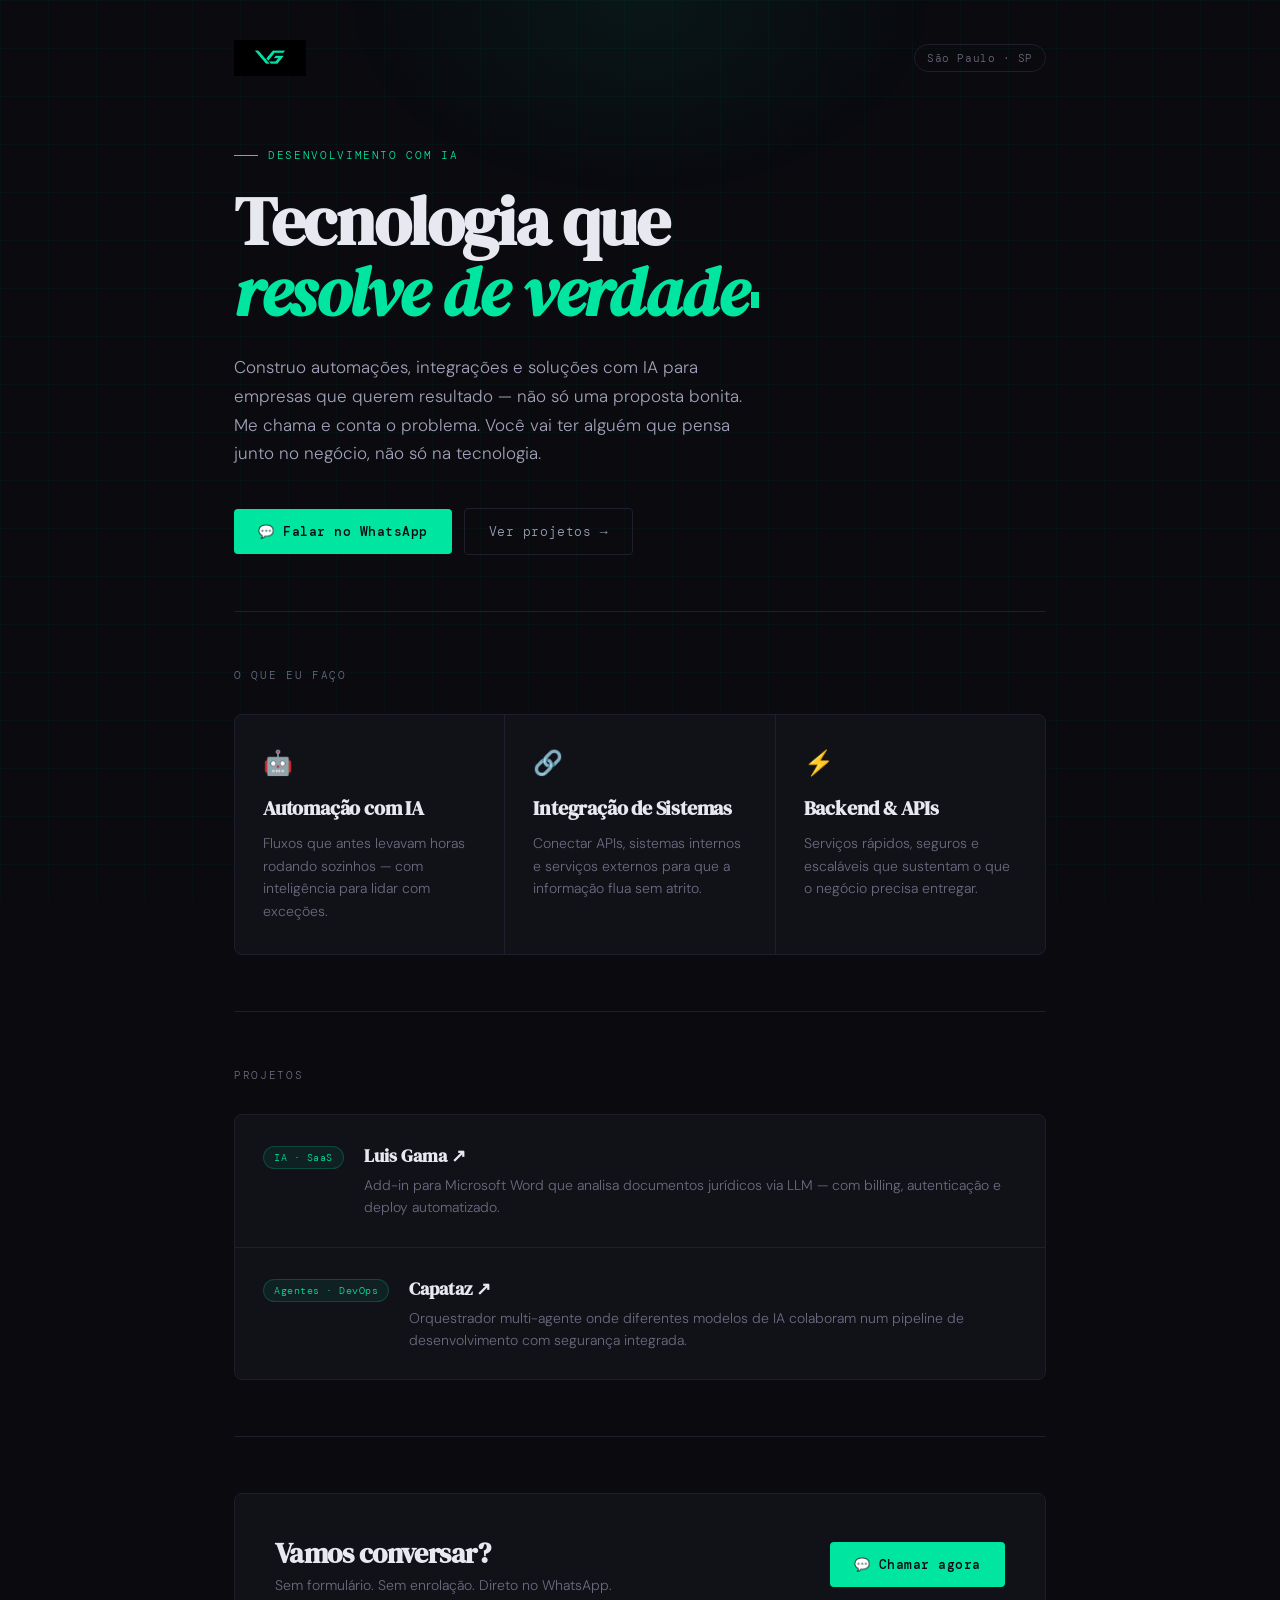
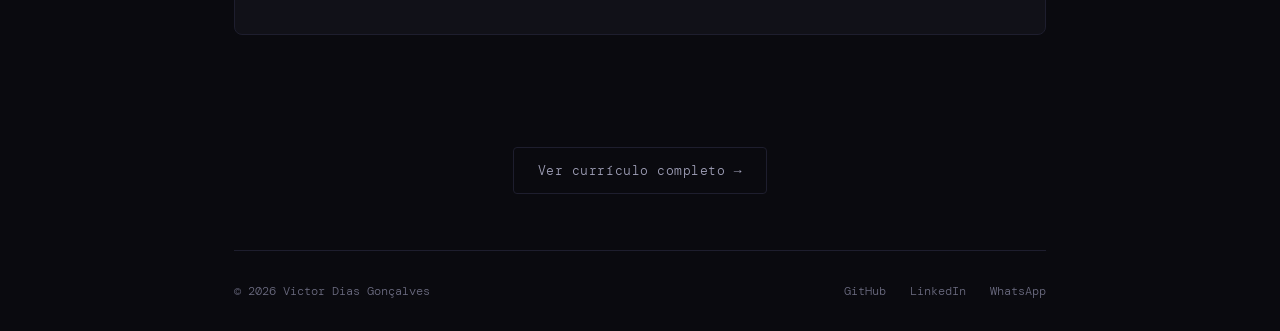
==== index.html @ acf8aa52 "Add CV page and link from portfolio Co-Authored-By: Claude Sonnet 4.6 <noreply@anthropic.com>" ====
<!DOCTYPE html><html lang="pt-BR"><head>
<meta charset="UTF-8">
<meta name="viewport" content="width=device-width, initial-scale=1.0">
<title>Victor Gonçalves | Desenvolvimento com IA</title>
<link rel="icon" type="image/png" href="[data-uri]">
<link rel="apple-touch-icon" href="[data-uri]">
<meta name="description" content="Consultoria de desenvolvimento com IA. Automações, agentes e integrações para empresas que querem resultado.">
<link href="https://fonts.googleapis.com/css2?family=DM+Serif+Display:ital@0;1&family=DM+Mono:wght@300;400;500&family=DM+Sans:wght@300;400;500&display=swap" rel="stylesheet">
<style>
  *, *::before, *::after { box-sizing: border-box; margin: 0; padding: 0; }
  :root {
    --bg: #0a0a0f;
    --surface: #111118;
    --border: #1e1e2e;
    --accent: #00e5a0;
    --accent-dim: rgba(0, 229, 160, 0.08);
    --text: #e8e8f0;
    --text-dim: #6b6b80;
    --text-mid: #a0a0b8;
  }
  html { scroll-behavior: smooth; }
  body {
    background: var(--bg);
    color: var(--text);
    font-family: 'DM Sans', sans-serif;
    font-weight: 300;
    min-height: 100vh;
    overflow-x: hidden;
  }
  body::before {
    content: '';
    position: fixed;
    inset: 0;
    background-image:
      linear-gradient(rgba(0,229,160,0.03) 1px, transparent 1px),
      linear-gradient(90deg, rgba(0,229,160,0.03) 1px, transparent 1px);
    background-size: 48px 48px;
    pointer-events: none;
    z-index: 0;
  }
  body::after {
    content: '';
    position: fixed;
    top: -200px;
    left: 50%;
    transform: translateX(-50%);
    width: 600px;
    height: 400px;
    background: radial-gradient(ellipse, rgba(0,229,160,0.06) 0%, transparent 70%);
    pointer-events: none;
    z-index: 0;
  }
  .container {
    max-width: 860px;
    margin: 0 auto;
    padding: 0 24px;
    position: relative;
    z-index: 1;
  }
  header {
    padding: 40px 0 0;
    display: flex;
    align-items: center;
    justify-content: space-between;
  }
  .logo-img {
    height: 36px;
    width: auto;
    display: block;
  }
  .badge {
    font-family: 'DM Mono', monospace;
    font-size: 11px;
    color: var(--text-dim);
    border: 1px solid var(--border);
    padding: 6px 12px;
    border-radius: 20px;
    letter-spacing: 0.05em;
  }
  .hero { padding: 72px 0 56px; }
  .hero-label {
    font-family: 'DM Mono', monospace;
    font-size: 11px;
    color: var(--accent);
    letter-spacing: 0.15em;
    text-transform: uppercase;
    margin-bottom: 24px;
    display: flex;
    align-items: center;
    gap: 10px;
  }
  .hero-label::before {
    content: '';
    display: inline-block;
    width: 24px;
    height: 1px;
    background: var(--accent);
  }
  .hero h1 {
    font-family: 'DM Serif Display', serif;
    font-size: clamp(38px, 7vw, 68px);
    line-height: 1.05;
    color: var(--text);
    margin-bottom: 24px;
    letter-spacing: -0.02em;
  }
  .hero h1 em { font-style: italic; color: var(--accent); }
  .hero p {
    font-size: 17px;
    color: var(--text-mid);
    line-height: 1.7;
    max-width: 520px;
    margin-bottom: 40px;
  }
  .cta-group { display: flex; gap: 12px; flex-wrap: wrap; align-items: center; }
  .btn-primary {
    display: inline-flex;
    align-items: center;
    gap: 8px;
    background: var(--accent);
    color: #0a0a0f;
    font-family: 'DM Mono', monospace;
    font-size: 13px;
    font-weight: 500;
    padding: 14px 24px;
    border-radius: 4px;
    text-decoration: none;
    letter-spacing: 0.04em;
    transition: all 0.2s ease;
  }
  .btn-primary:hover {
    background: #00fdb3;
    transform: translateY(-1px);
    box-shadow: 0 8px 24px rgba(0,229,160,0.25);
  }
  .btn-secondary {
    display: inline-flex;
    align-items: center;
    gap: 8px;
    background: transparent;
    color: var(--text-mid);
    font-family: 'DM Mono', monospace;
    font-size: 13px;
    padding: 14px 24px;
    border-radius: 4px;
    text-decoration: none;
    letter-spacing: 0.04em;
    border: 1px solid var(--border);
    transition: all 0.2s ease;
  }
  .btn-secondary:hover { border-color: var(--accent); color: var(--accent); }
  .divider { height: 1px; background: var(--border); margin: 0; }
  .section { padding: 56px 0; }
  .section-label {
    font-family: 'DM Mono', monospace;
    font-size: 11px;
    color: var(--text-dim);
    letter-spacing: 0.15em;
    text-transform: uppercase;
    margin-bottom: 32px;
  }
  .services-grid {
    display: grid;
    grid-template-columns: repeat(auto-fit, minmax(240px, 1fr));
    gap: 1px;
    background: var(--border);
    border: 1px solid var(--border);
    border-radius: 8px;
    overflow: hidden;
  }
  .service-card {
    background: var(--surface);
    padding: 32px 28px;
    transition: background 0.2s;
  }
  .service-card:hover { background: var(--accent-dim); }
  .service-icon { font-size: 24px; margin-bottom: 16px; }
  .service-card h3 {
    font-family: 'DM Serif Display', serif;
    font-size: 20px;
    color: var(--text);
    margin-bottom: 10px;
    letter-spacing: -0.01em;
  }
  .service-card p { font-size: 14px; color: var(--text-dim); line-height: 1.6; }
  .projects-list {
    display: flex;
    flex-direction: column;
    gap: 1px;
    background: var(--border);
    border: 1px solid var(--border);
    border-radius: 8px;
    overflow: hidden;
  }
  .project-item {
    background: var(--surface);
    padding: 28px;
    display: flex;
    align-items: flex-start;
    gap: 20px;
    transition: background 0.2s;
  }
  .project-item:hover { background: var(--accent-dim); }
  .project-tag {
    font-family: 'DM Mono', monospace;
    font-size: 10px;
    color: var(--accent);
    background: var(--accent-dim);
    border: 1px solid rgba(0,229,160,0.2);
    padding: 4px 10px;
    border-radius: 20px;
    white-space: nowrap;
    margin-top: 3px;
    letter-spacing: 0.05em;
  }
  .project-info h3 {
    font-family: 'DM Serif Display', serif;
    font-size: 18px;
    color: var(--text);
    margin-bottom: 6px;
  }
  .project-info p { font-size: 14px; color: var(--text-dim); line-height: 1.6; }
  .contact-strip {
    background: var(--surface);
    border: 1px solid var(--border);
    border-radius: 8px;
    padding: 40px;
    display: flex;
    align-items: center;
    justify-content: space-between;
    gap: 24px;
    flex-wrap: wrap;
    margin-bottom: 56px;
  }
  .contact-strip h2 {
    font-family: 'DM Serif Display', serif;
    font-size: 28px;
    color: var(--text);
    letter-spacing: -0.02em;
  }
  .contact-strip p { font-size: 14px; color: var(--text-dim); margin-top: 4px; }
  footer {
    padding: 32px 0;
    border-top: 1px solid var(--border);
    display: flex;
    justify-content: space-between;
    align-items: center;
    flex-wrap: wrap;
    gap: 16px;
  }
  footer p { font-family: 'DM Mono', monospace; font-size: 12px; color: var(--text-dim); }
  .footer-links { display: flex; gap: 24px; }
  .footer-links a {
    font-family: 'DM Mono', monospace;
    font-size: 12px;
    color: var(--text-dim);
    text-decoration: none;
    transition: color 0.2s;
  }
  .footer-links a:hover { color: var(--accent); }
  @keyframes fadeUp {
    from { opacity: 0; transform: translateY(20px); }
    to { opacity: 1; transform: translateY(0); }
  }
  .hero-label { animation: fadeUp 0.5s ease both; }
  .hero h1 { animation: fadeUp 0.5s 0.1s ease both; }
  .hero p { animation: fadeUp 0.5s 0.2s ease both; }
  .cta-group { animation: fadeUp 0.5s 0.3s ease both; }
  .cursor {
    display: inline-block;
    width: 8px;
    height: 16px;
    background: var(--accent);
    margin-left: 4px;
    animation: blink 1s step-end infinite;
    vertical-align: middle;
  }
  @keyframes blink { 0%, 100% { opacity: 1; } 50% { opacity: 0; } }
  @media (max-width: 600px) {
    .contact-strip { flex-direction: column; text-align: center; }
    footer { flex-direction: column; text-align: center; }
  }
</style>
</head>
<body>
<div class="container">
  <header>
    <img src="[data-uri]" alt="VG Logo" class="logo-img">
    <div class="badge">São Paulo · SP</div>
  </header>
  <section class="hero">
    <div class="hero-label">Desenvolvimento com IA</div>
    <h1>Tecnologia que<br><em>resolve de verdade</em><span class="cursor"></span></h1>
    <p>Construo automações, integrações e soluções com IA para empresas que querem resultado — não só uma proposta bonita. Me chama e conta o problema. Você vai ter alguém que pensa junto no negócio, não só na tecnologia.</p>
    <div class="cta-group">
      <a href="https://wa.me/5511911993949" class="btn-primary" target="_blank">💬 Falar no WhatsApp</a>
      <a href="https://github.com/Victordg00" class="btn-secondary" target="_blank">Ver projetos →</a>
    </div>
  </section>
  <div class="divider"></div>
  <section class="section">
    <div class="section-label">O que eu faço</div>
    <div class="services-grid">
      <div class="service-card">
        <div class="service-icon">🤖</div>
        <h3>Automação com IA</h3>
        <p>Fluxos que antes levavam horas rodando sozinhos — com inteligência para lidar com exceções.</p>
      </div>
      <div class="service-card">
        <div class="service-icon">🔗</div>
        <h3>Integração de Sistemas</h3>
        <p>Conectar APIs, sistemas internos e serviços externos para que a informação flua sem atrito.</p>
      </div>
      <div class="service-card">
        <div class="service-icon">⚡</div>
        <h3>Backend & APIs</h3>
        <p>Serviços rápidos, seguros e escaláveis que sustentam o que o negócio precisa entregar.</p>
      </div>
    </div>
  </section>
  <div class="divider"></div>
  <section class="section">
    <div class="section-label">Projetos</div>
    <div class="projects-list">
      <div class="project-item">
        <div class="project-tag">IA · SaaS</div>
        <div class="project-info">
          <h3><a href="https://github.com/ForjaDosDias/WordAddin" target="_blank" style="color:inherit;text-decoration:none;">Luis Gama ↗</a></h3>
          <p>Add-in para Microsoft Word que analisa documentos jurídicos via LLM — com billing, autenticação e deploy automatizado.</p>
        </div>
      </div>
      <div class="project-item">
        <div class="project-tag">Agentes · DevOps</div>
        <div class="project-info">
          <h3><a href="https://github.com/Victordg00/Capataz" target="_blank" style="color:inherit;text-decoration:none;">Capataz ↗</a></h3>
          <p>Orquestrador multi-agente onde diferentes modelos de IA colaboram num pipeline de desenvolvimento com segurança integrada.</p>
        </div>
      </div>
    </div>
  </section>
  <div class="divider"></div>
  <section class="section">
    <div class="contact-strip">
      <div>
        <h2>Vamos conversar?</h2>
        <p>Sem formulário. Sem enrolação. Direto no WhatsApp.</p>
      </div>
      <a href="https://wa.me/5511911993949" class="btn-primary" target="_blank">💬 Chamar agora</a>
    </div>
  </section>
  <div style="text-align:center; padding-bottom: 56px;">
    <a href="/cv" class="btn-secondary" style="display:inline-flex;">Ver currículo completo →</a>
  </div>
</div>
<div class="container">
  <footer>
    <p>© 2026 Victor Dias Gonçalves</p>
    <div class="footer-links">
      <a href="https://github.com/Victordg00" target="_blank">GitHub</a>
      <a href="https://linkedin.com/in/victord-goncalves" target="_blank">LinkedIn</a>
      <a href="https://wa.me/5511911993949" target="_blank">WhatsApp</a>
    </div>
  </footer>
</div>


</body></html>
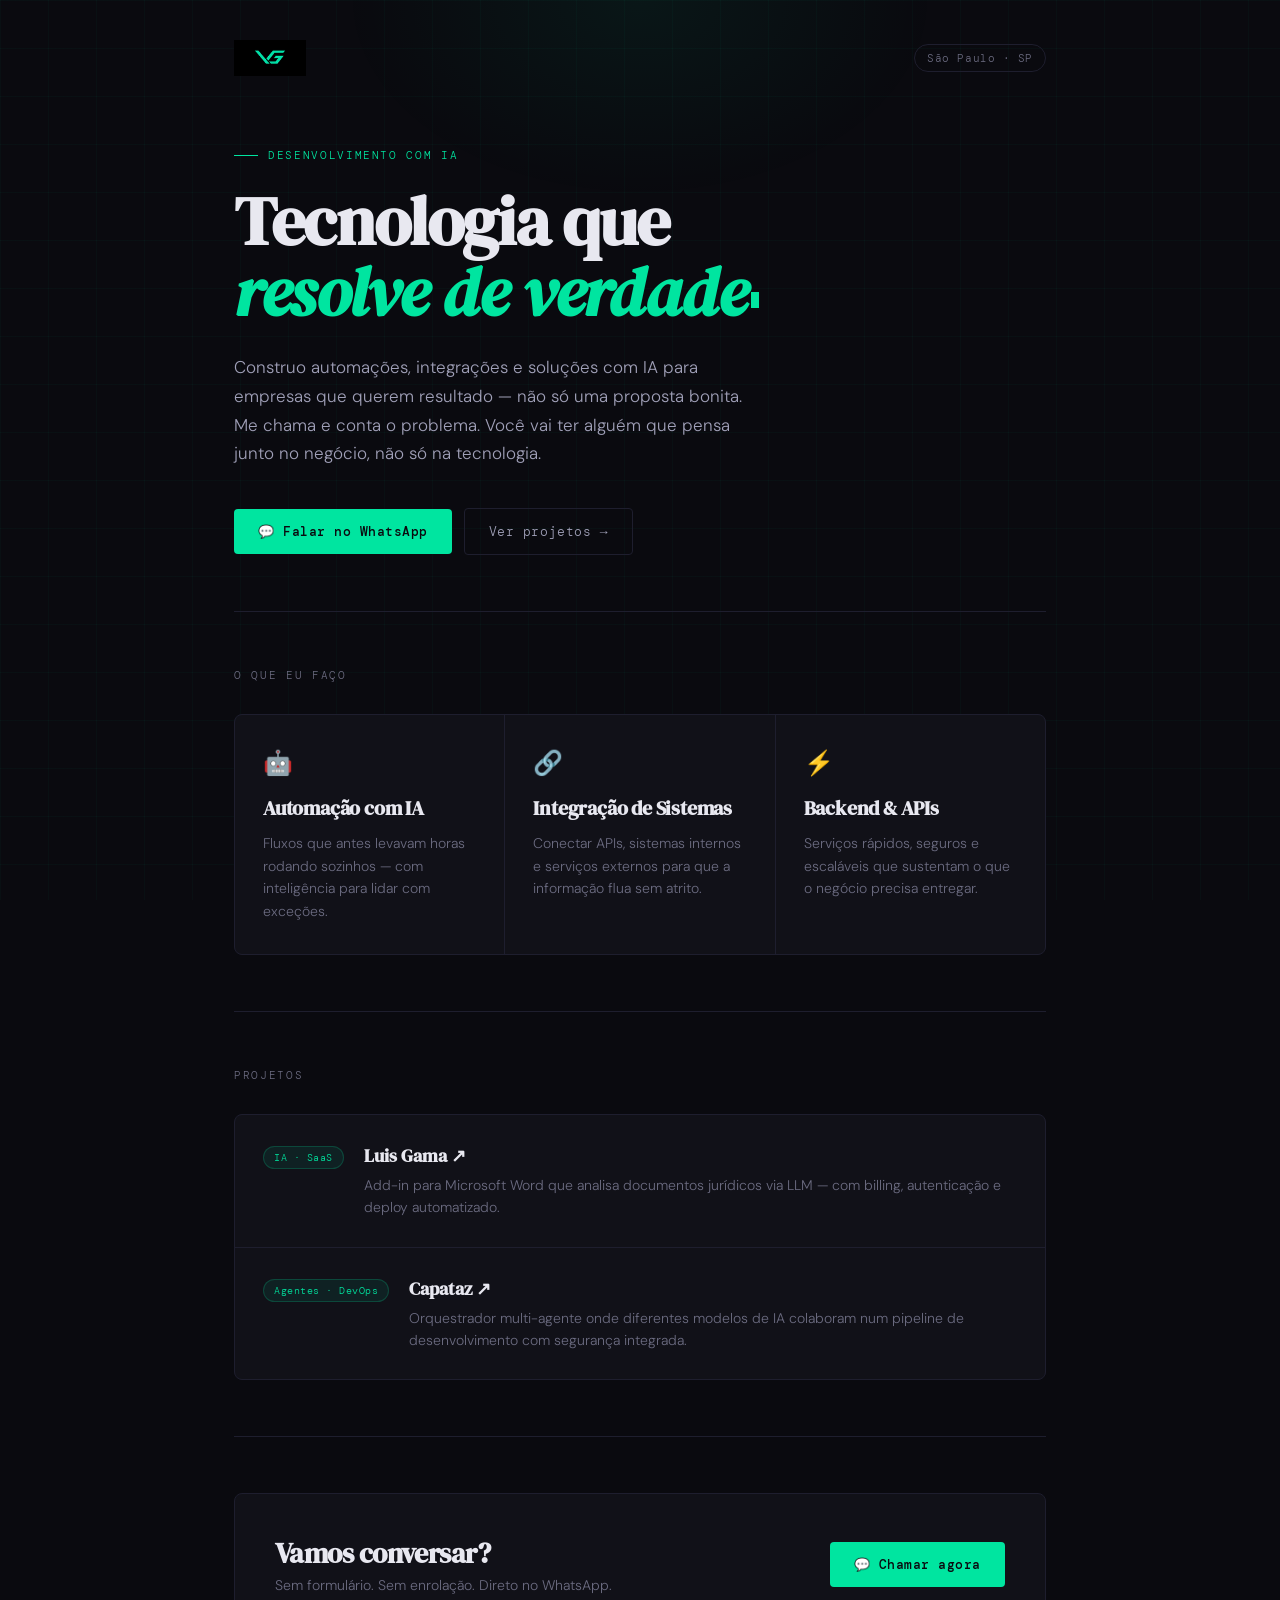
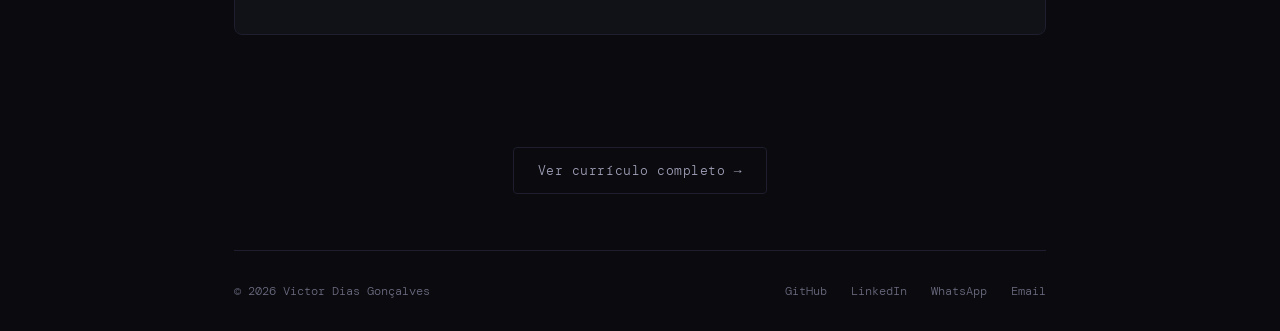
==== commit 7a1d3da9: "Add OG tags, Vercel Analytics and email link Co-Authored-By: Claude Sonnet 4.6 <noreply@anthropic.co" ====
--- a/index.html
+++ b/index.html
@@ -5,6 +5,14 @@
 <link rel="icon" type="image/png" href="[data-uri]">
 <link rel="apple-touch-icon" href="[data-uri]">
 <meta name="description" content="Consultoria de desenvolvimento com IA. Automações, agentes e integrações para empresas que querem resultado.">
+<meta property="og:title" content="Victor Gonçalves | Desenvolvimento com IA">
+<meta property="og:description" content="Construo automações, integrações e soluções com IA para empresas que querem resultado. Me chama e conta o problema.">
+<meta property="og:url" content="https://victordg.dev.br">
+<meta property="og:type" content="website">
+<meta name="twitter:card" content="summary">
+<meta name="twitter:title" content="Victor Gonçalves | Desenvolvimento com IA">
+<meta name="twitter:description" content="Construo automações, integrações e soluções com IA para empresas que querem resultado.">
+<script defer src="https://cdn.vercel-insights.com/v1/script.js"></script>
 <link href="https://fonts.googleapis.com/css2?family=DM+Serif+Display:ital@0;1&family=DM+Mono:wght@300;400;500&family=DM+Sans:wght@300;400;500&display=swap" rel="stylesheet">
 <style>
   *, *::before, *::after { box-sizing: border-box; margin: 0; padding: 0; }
@@ -359,6 +367,7 @@
       <a href="https://github.com/Victordg00" target="_blank">GitHub</a>
       <a href="https://linkedin.com/in/victord-goncalves" target="_blank">LinkedIn</a>
       <a href="https://wa.me/5511911993949" target="_blank">WhatsApp</a>
+      <a href="mailto:victord.goncalves@outlook.com">Email</a>
     </div>
   </footer>
 </div>
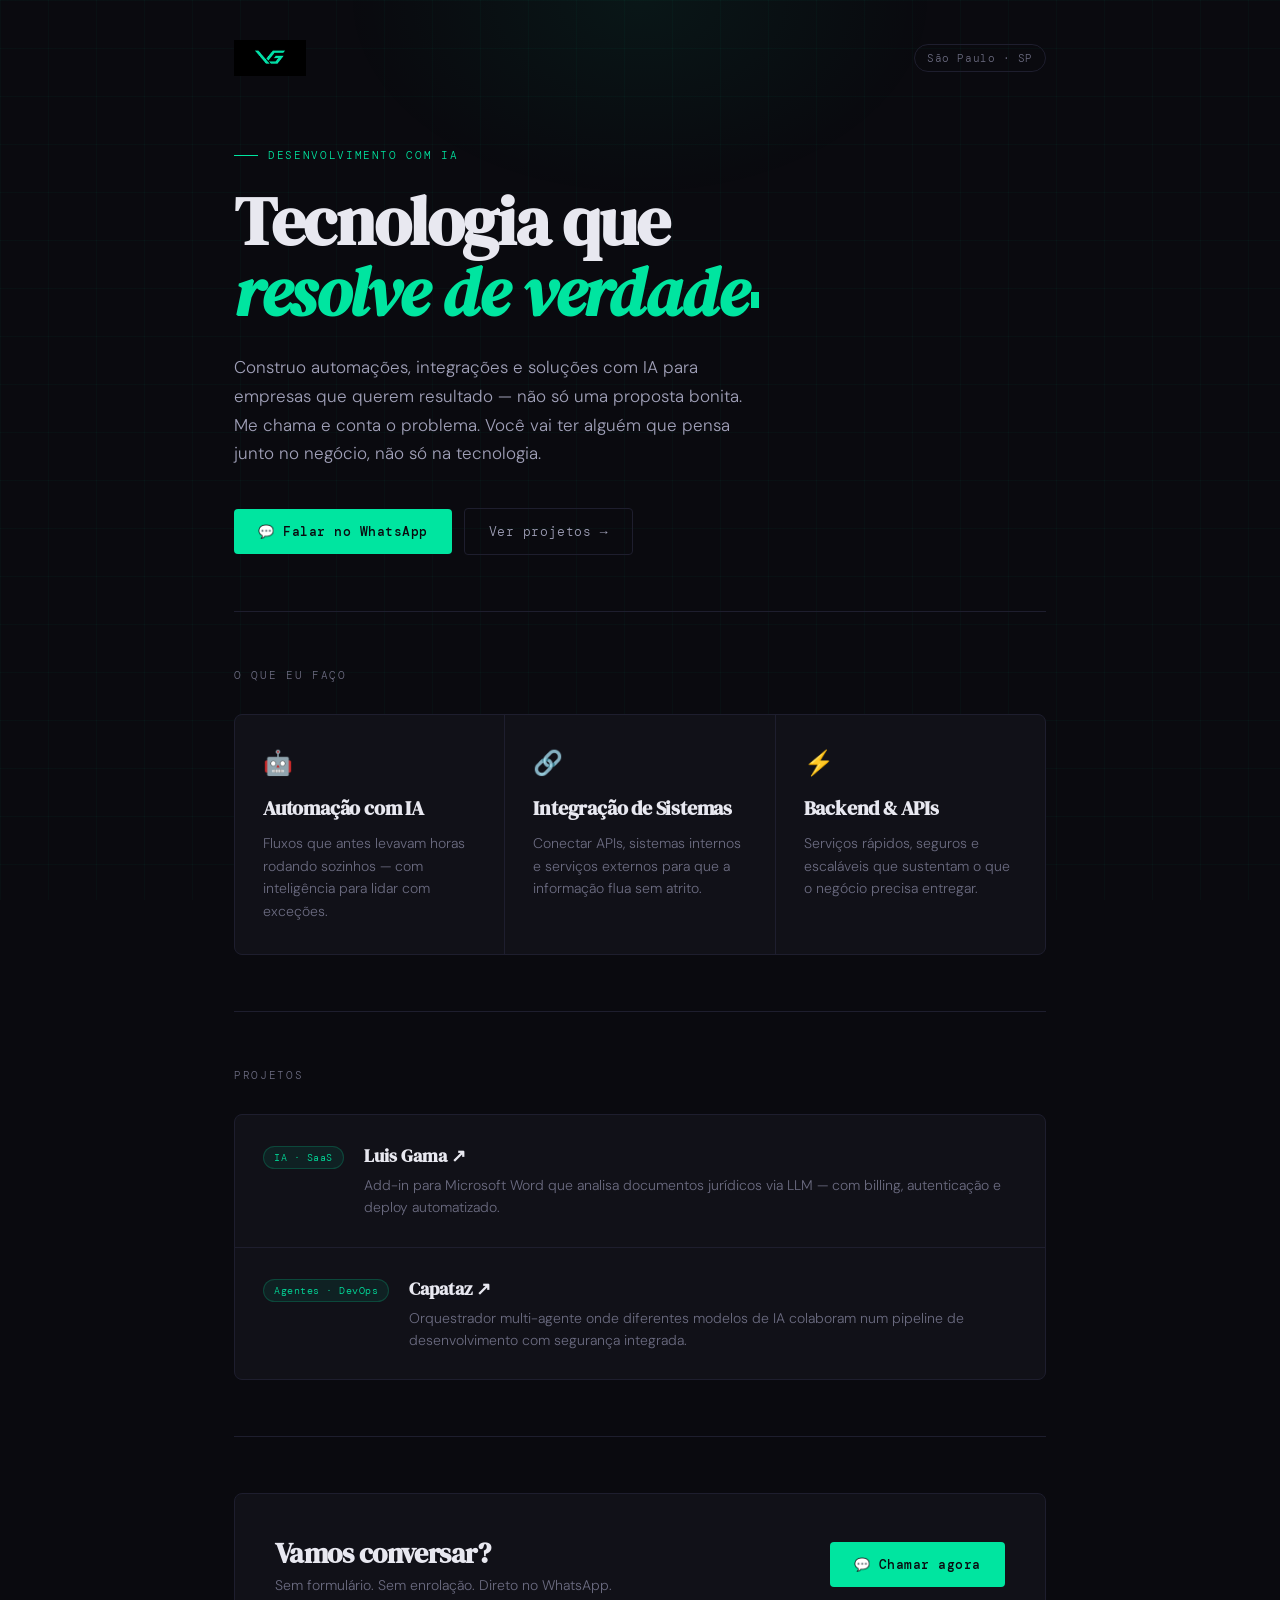
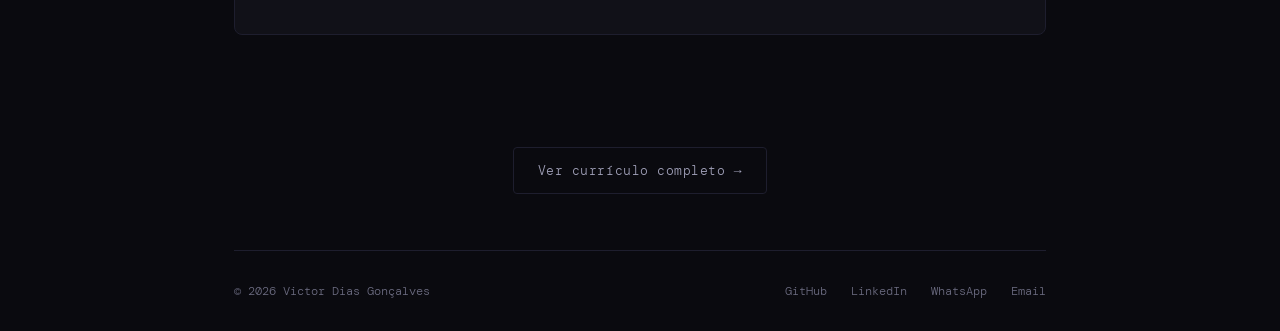
==== commit 1c057e1a: "Add SEO: robots.txt, sitemap, canonical and meta tags Co-Authored-By: Claude Sonnet 4.6 <noreply@ant" ====
--- a/index.html
+++ b/index.html
@@ -5,6 +5,9 @@
 <link rel="icon" type="image/png" href="[data-uri]">
 <link rel="apple-touch-icon" href="[data-uri]">
 <meta name="description" content="Consultoria de desenvolvimento com IA. Automações, agentes e integrações para empresas que querem resultado.">
+<link rel="canonical" href="https://victordg.dev.br/">
+<meta name="author" content="Victor Dias Gonçalves">
+<meta name="keywords" content="AI Engineer, desenvolvimento com IA, LLMs, automação, DevSecOps, LangGraph, FastAPI, Python, São Paulo">
 <meta property="og:title" content="Victor Gonçalves | Desenvolvimento com IA">
 <meta property="og:description" content="Construo automações, integrações e soluções com IA para empresas que querem resultado. Me chama e conta o problema.">
 <meta property="og:url" content="https://victordg.dev.br">
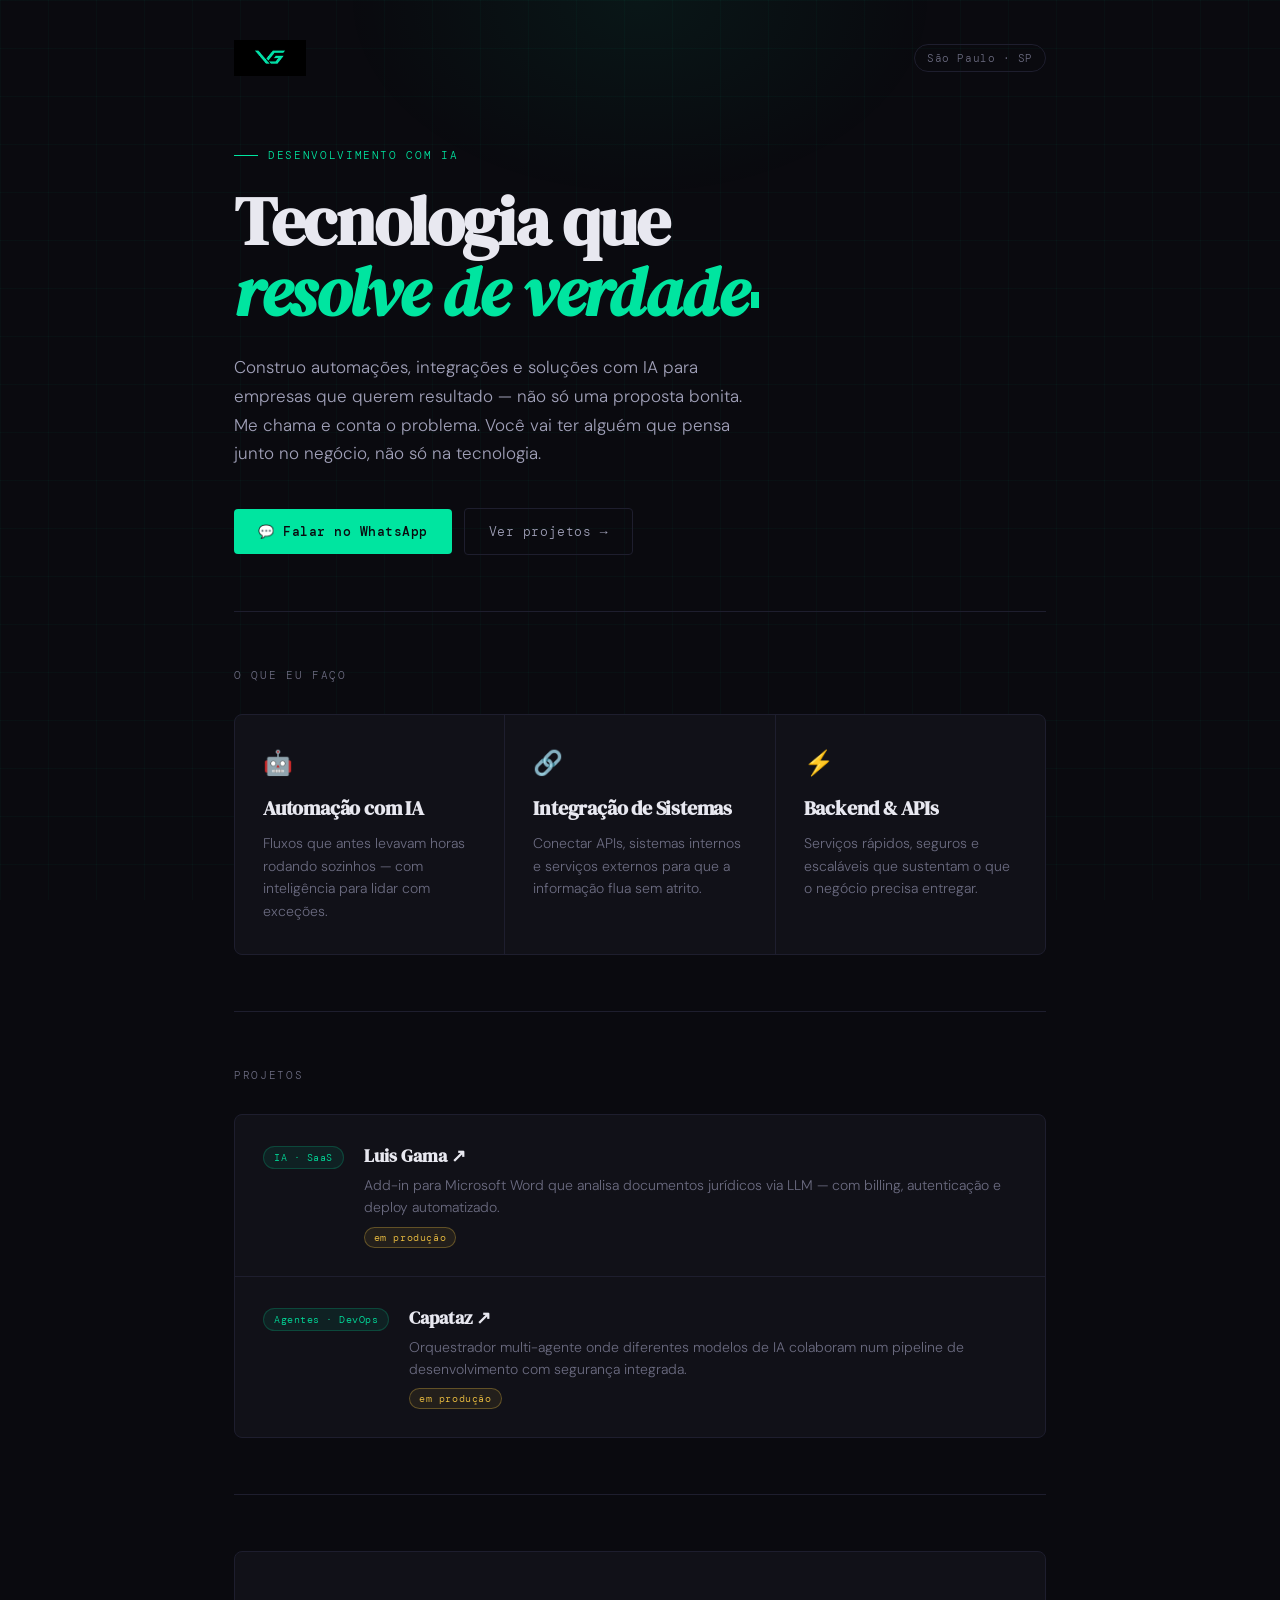
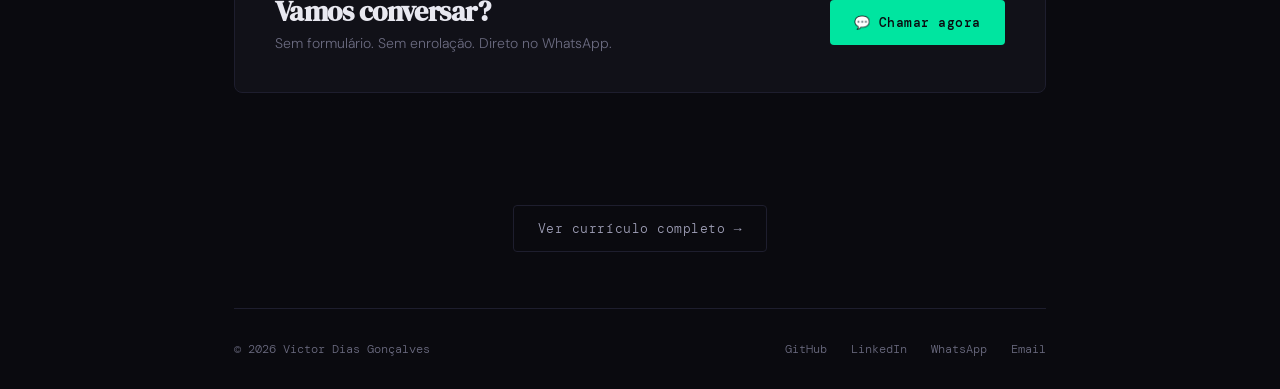
==== commit 138e297e: "Update status tag color to amber and add commit info to index Co-Authored-By: Claude Sonnet 4.6 <nor" ====
--- a/index.html
+++ b/index.html
@@ -269,6 +269,28 @@
     transition: color 0.2s;
   }
   .footer-links a:hover { color: var(--accent); }
+  .project-status {
+    display: flex;
+    align-items: center;
+    gap: 8px;
+    margin-top: 8px;
+    flex-wrap: wrap;
+  }
+  .status-tag {
+    font-family: 'DM Mono', monospace;
+    font-size: 10px;
+    letter-spacing: 0.06em;
+    padding: 3px 9px;
+    border-radius: 20px;
+    color: #f5c542;
+    background: rgba(245,197,66,0.08);
+    border: 1px solid rgba(245,197,66,0.3);
+  }
+  .commit-date {
+    font-family: 'DM Mono', monospace;
+    font-size: 10px;
+    color: var(--text-dim);
+  }
   @keyframes fadeUp {
     from { opacity: 0; transform: translateY(20px); }
     to { opacity: 1; transform: translateY(0); }
@@ -338,6 +360,10 @@
         <div class="project-info">
           <h3><a href="https://github.com/ForjaDosDias/WordAddin" target="_blank" style="color:inherit;text-decoration:none;">Luis Gama ↗</a></h3>
           <p>Add-in para Microsoft Word que analisa documentos jurídicos via LLM — com billing, autenticação e deploy automatizado.</p>
+          <div class="project-status">
+            <span class="status-tag">em produção</span>
+            <span class="commit-date" id="commit-luis-gama">carregando...</span>
+          </div>
         </div>
       </div>
       <div class="project-item">
@@ -345,6 +371,10 @@
         <div class="project-info">
           <h3><a href="https://github.com/Victordg00/Capataz" target="_blank" style="color:inherit;text-decoration:none;">Capataz ↗</a></h3>
           <p>Orquestrador multi-agente onde diferentes modelos de IA colaboram num pipeline de desenvolvimento com segurança integrada.</p>
+          <div class="project-status">
+            <span class="status-tag">em produção</span>
+            <span class="commit-date" id="commit-capataz">carregando...</span>
+          </div>
         </div>
       </div>
     </div>
@@ -376,4 +406,19 @@
 </div>
 
 
+<script>
+  async function fetchLastCommit(repo, elementId) {
+    try {
+      const res = await fetch(`https://api.github.com/repos/${repo}/commits?per_page=1`);
+      const data = await res.json();
+      const date = new Date(data[0].commit.author.date);
+      const formatted = date.toLocaleDateString('pt-BR', { day: '2-digit', month: 'short', year: 'numeric' });
+      document.getElementById(elementId).textContent = `último commit: ${formatted}`;
+    } catch {
+      document.getElementById(elementId).textContent = '';
+    }
+  }
+  fetchLastCommit('ForjaDosDias/WordAddin', 'commit-luis-gama');
+  fetchLastCommit('Victordg00/Capataz', 'commit-capataz');
+</script>
 </body></html>
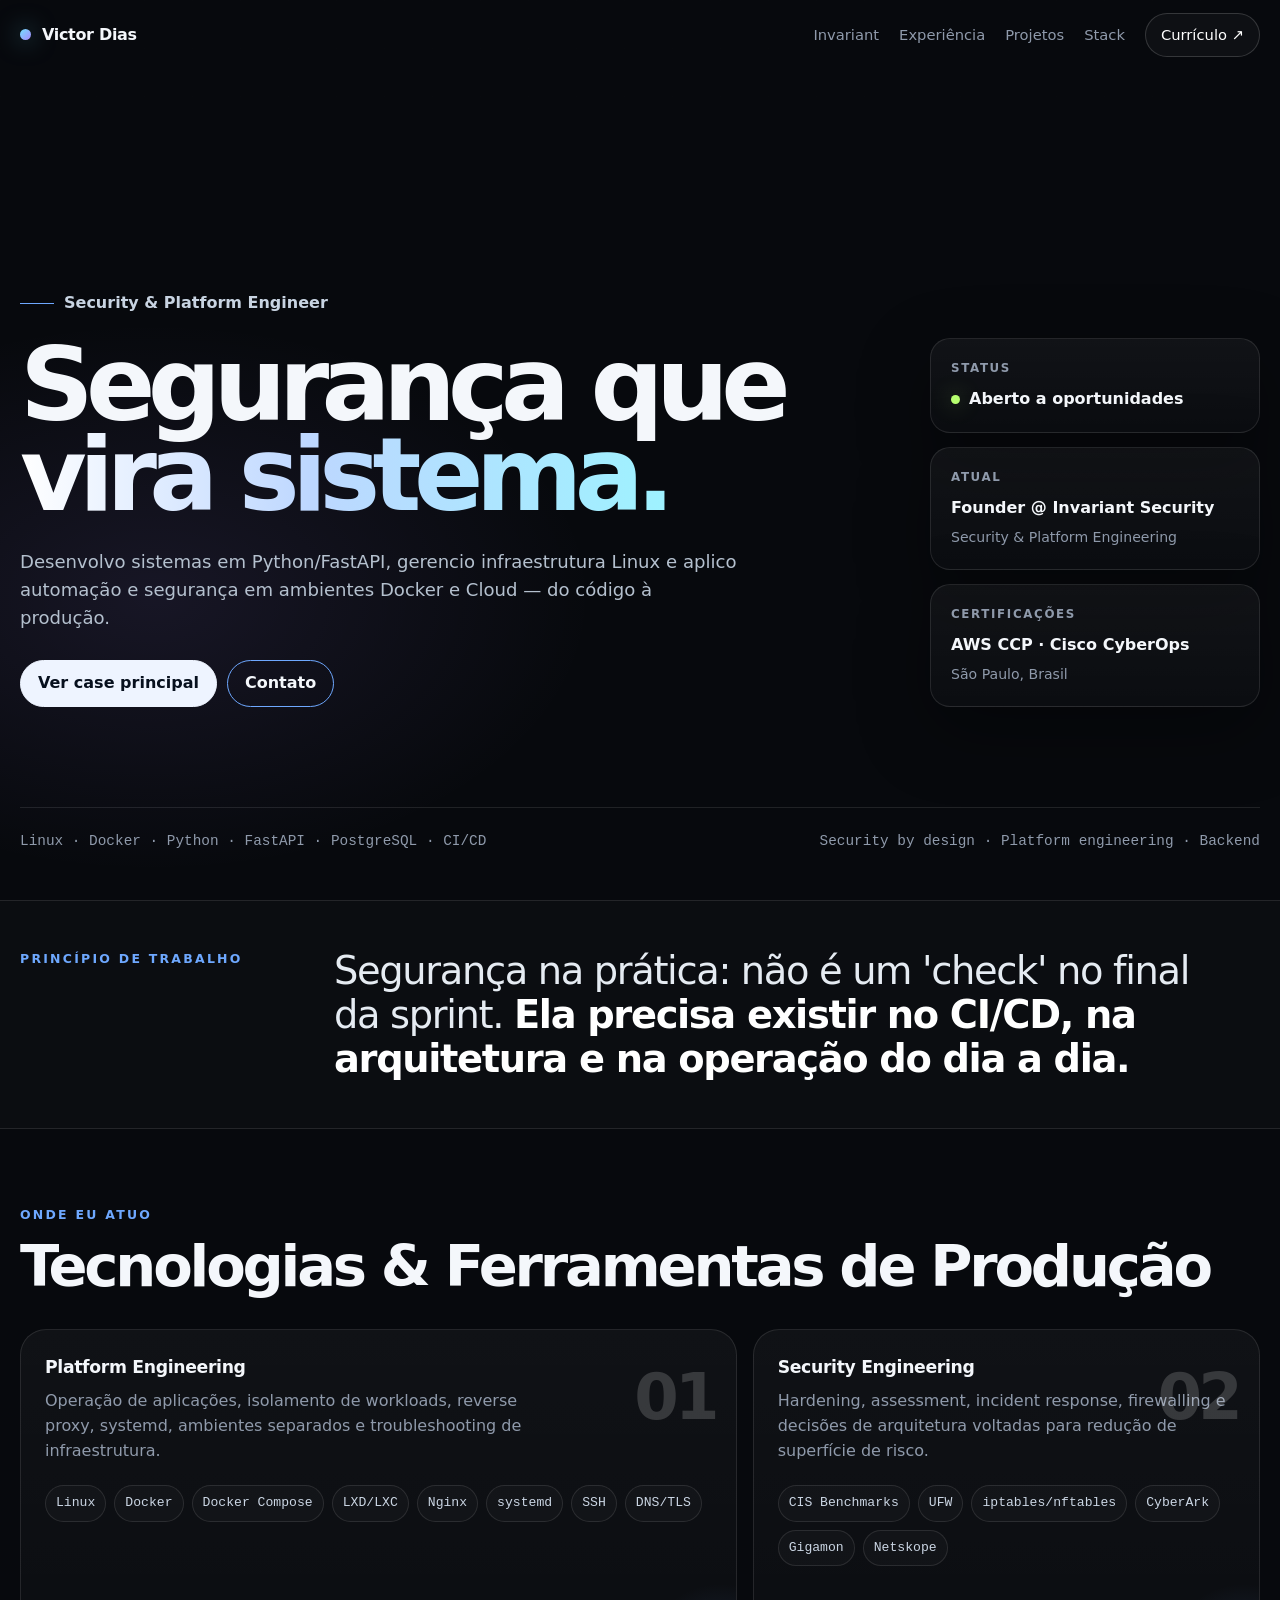
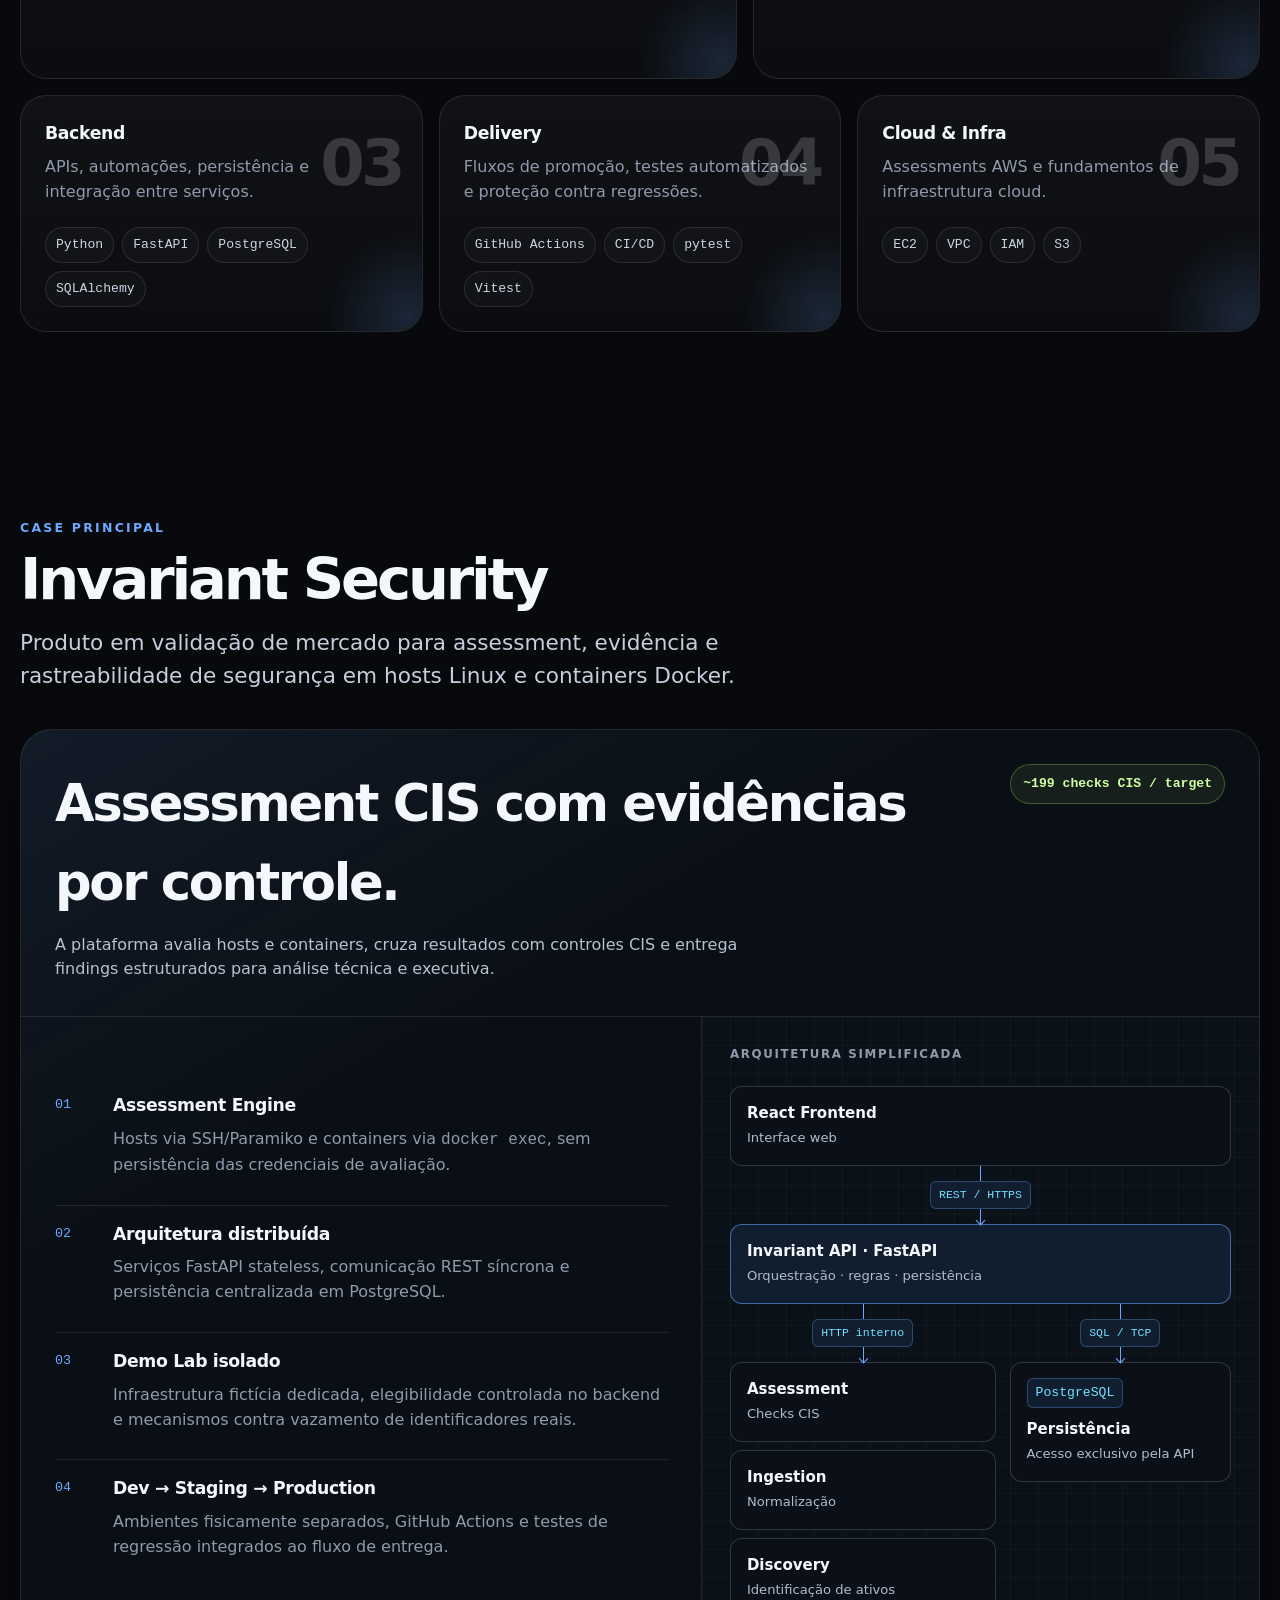
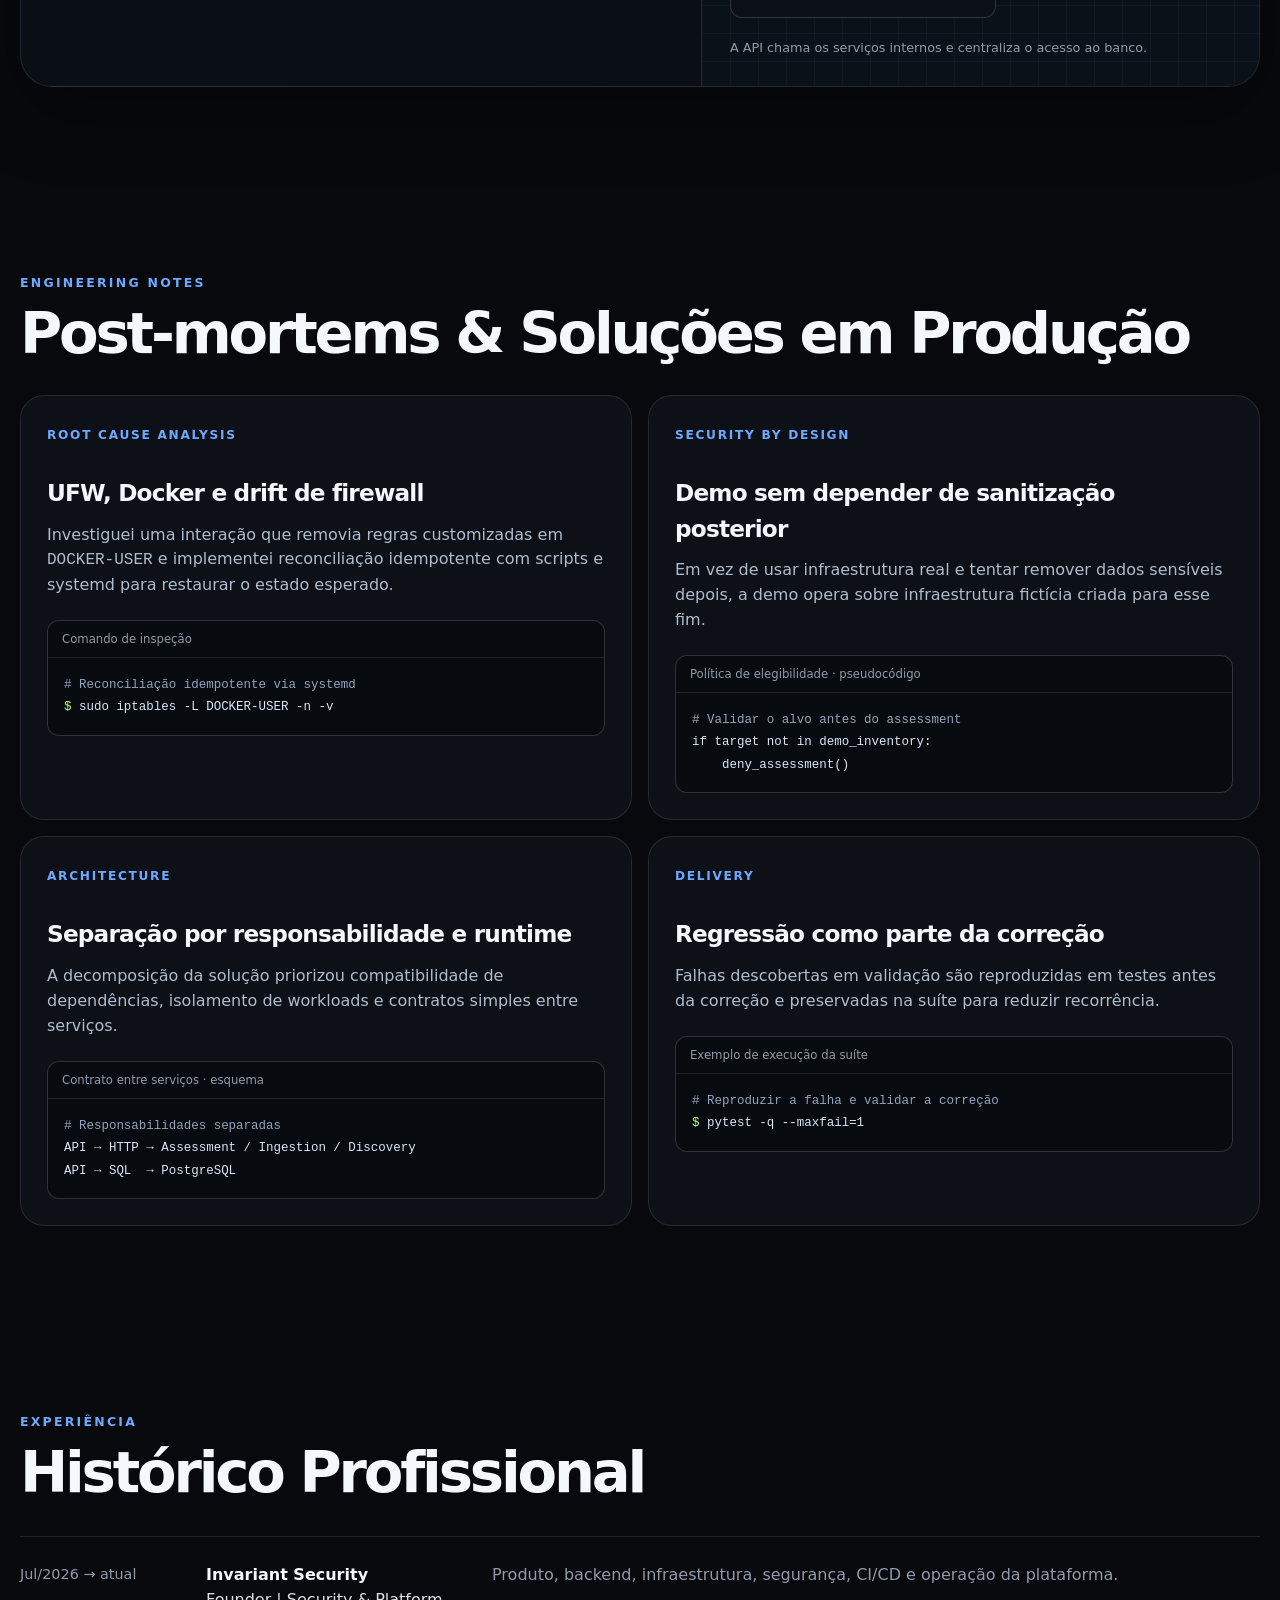
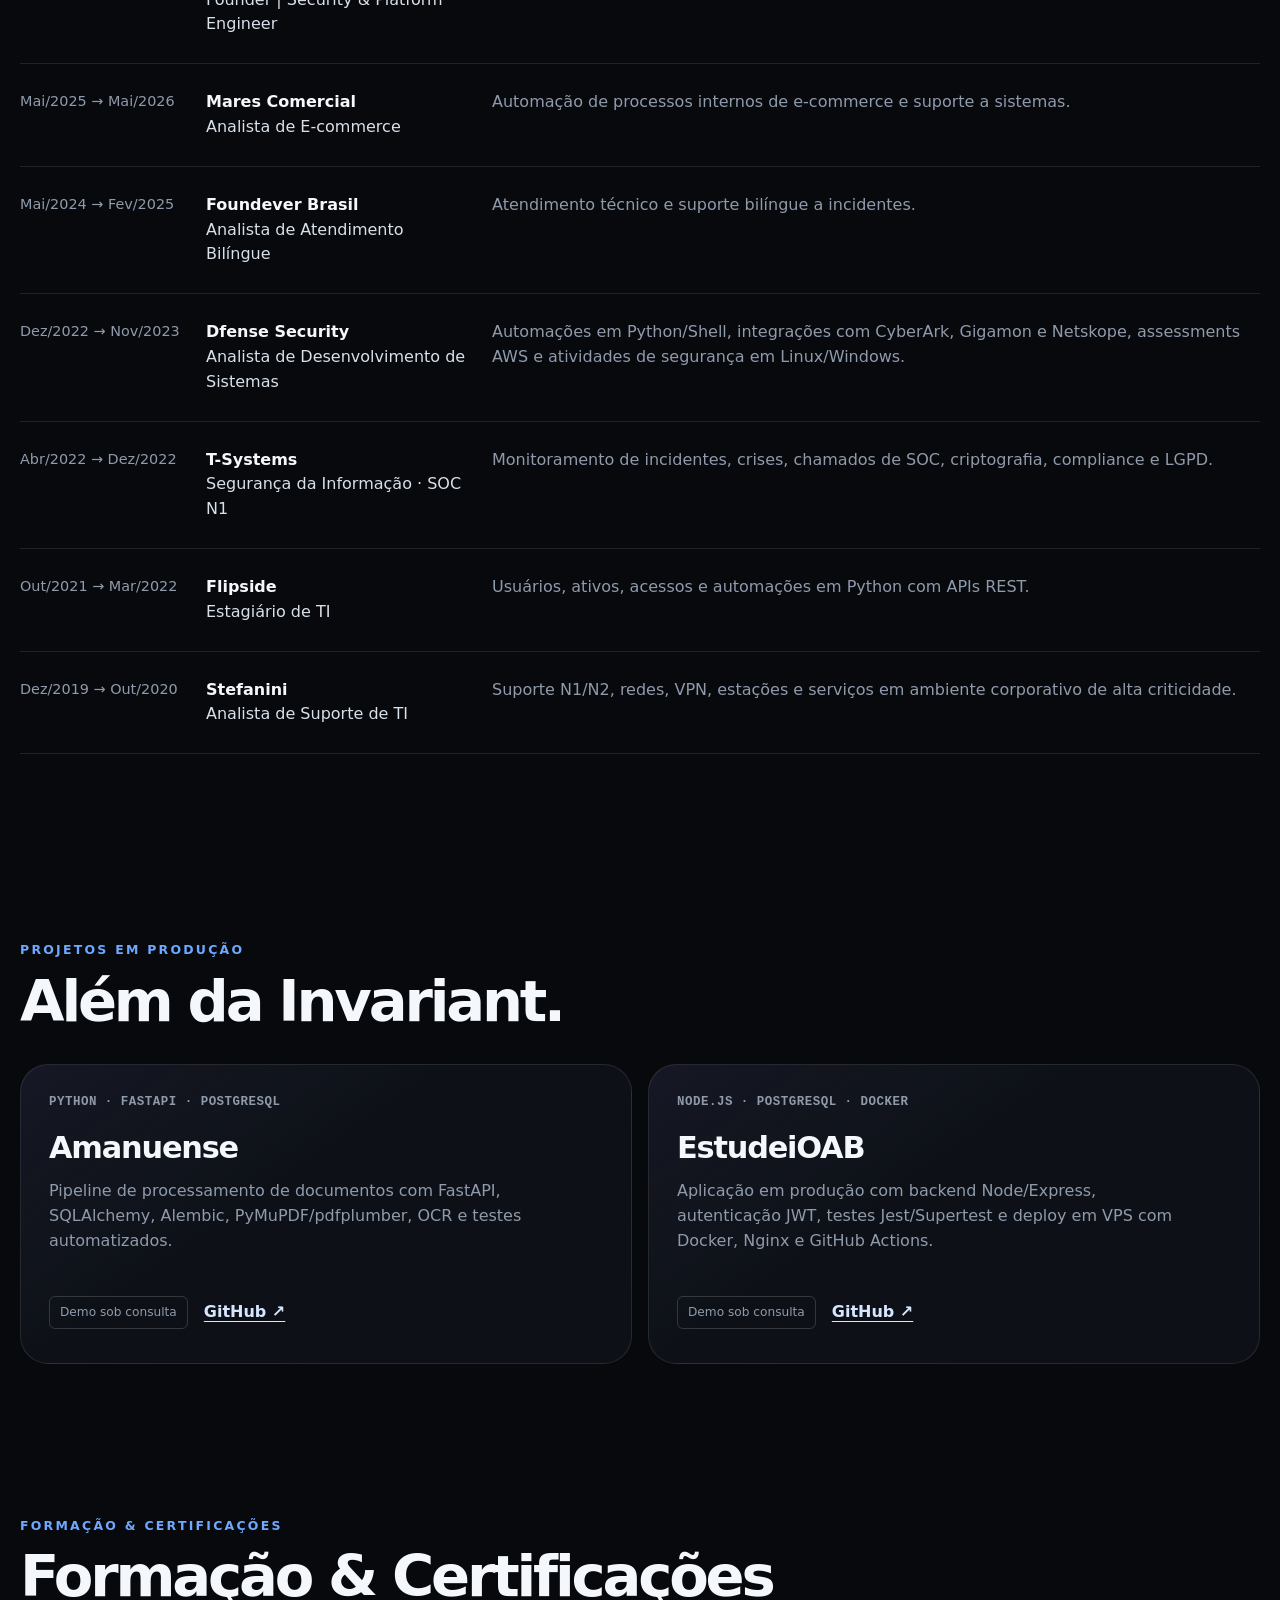
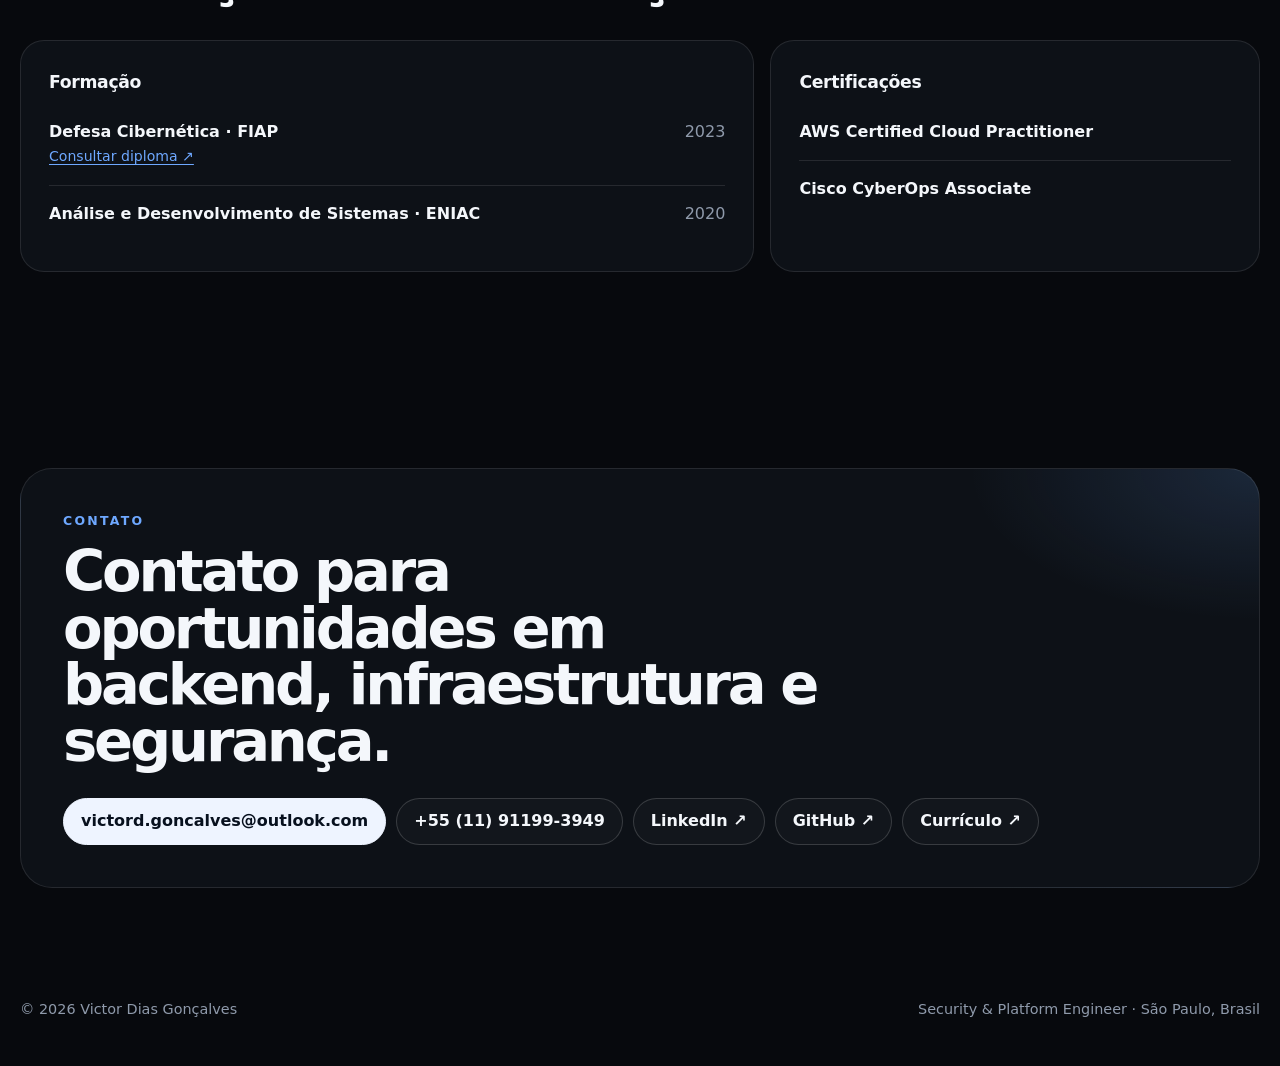
==== commit df751d1a: "Publish portfolio and updated Security & Platform Engineer resume" ====
--- a/index.html
+++ b/index.html
@@ -1,424 +1,494 @@
-<!DOCTYPE html><html lang="pt-BR"><head>
-<meta charset="UTF-8">
-<meta name="viewport" content="width=device-width, initial-scale=1.0">
-<title>Victor Gonçalves | Desenvolvimento com IA</title>
-<link rel="icon" type="image/png" href="[data-uri]">
-<link rel="apple-touch-icon" href="[data-uri]">
-<meta name="description" content="Consultoria de desenvolvimento com IA. Automações, agentes e integrações para empresas que querem resultado.">
-<link rel="canonical" href="https://victordg.dev.br/">
-<meta name="author" content="Victor Dias Gonçalves">
-<meta name="keywords" content="AI Engineer, desenvolvimento com IA, LLMs, automação, DevSecOps, LangGraph, FastAPI, Python, São Paulo">
-<meta property="og:title" content="Victor Gonçalves | Desenvolvimento com IA">
-<meta property="og:description" content="Construo automações, integrações e soluções com IA para empresas que querem resultado. Me chama e conta o problema.">
-<meta property="og:url" content="https://victordg.dev.br">
-<meta property="og:type" content="website">
-<meta name="twitter:card" content="summary">
-<meta name="twitter:title" content="Victor Gonçalves | Desenvolvimento com IA">
-<meta name="twitter:description" content="Construo automações, integrações e soluções com IA para empresas que querem resultado.">
-<script defer src="https://cdn.vercel-insights.com/v1/script.js"></script>
-<link href="https://fonts.googleapis.com/css2?family=DM+Serif+Display:ital@0;1&family=DM+Mono:wght@300;400;500&family=DM+Sans:wght@300;400;500&display=swap" rel="stylesheet">
-<style>
-  *, *::before, *::after { box-sizing: border-box; margin: 0; padding: 0; }
-  :root {
-    --bg: #0a0a0f;
-    --surface: #111118;
-    --border: #1e1e2e;
-    --accent: #00e5a0;
-    --accent-dim: rgba(0, 229, 160, 0.08);
-    --text: #e8e8f0;
-    --text-dim: #6b6b80;
-    --text-mid: #a0a0b8;
-  }
-  html { scroll-behavior: smooth; }
-  body {
-    background: var(--bg);
-    color: var(--text);
-    font-family: 'DM Sans', sans-serif;
-    font-weight: 300;
-    min-height: 100vh;
-    overflow-x: hidden;
-  }
-  body::before {
-    content: '';
-    position: fixed;
-    inset: 0;
-    background-image:
-      linear-gradient(rgba(0,229,160,0.03) 1px, transparent 1px),
-      linear-gradient(90deg, rgba(0,229,160,0.03) 1px, transparent 1px);
-    background-size: 48px 48px;
-    pointer-events: none;
-    z-index: 0;
-  }
-  body::after {
-    content: '';
-    position: fixed;
-    top: -200px;
-    left: 50%;
-    transform: translateX(-50%);
-    width: 600px;
-    height: 400px;
-    background: radial-gradient(ellipse, rgba(0,229,160,0.06) 0%, transparent 70%);
-    pointer-events: none;
-    z-index: 0;
-  }
-  .container {
-    max-width: 860px;
-    margin: 0 auto;
-    padding: 0 24px;
-    position: relative;
-    z-index: 1;
-  }
-  header {
-    padding: 40px 0 0;
-    display: flex;
-    align-items: center;
-    justify-content: space-between;
-  }
-  .logo-img {
-    height: 36px;
-    width: auto;
-    display: block;
-  }
-  .badge {
-    font-family: 'DM Mono', monospace;
-    font-size: 11px;
-    color: var(--text-dim);
-    border: 1px solid var(--border);
-    padding: 6px 12px;
-    border-radius: 20px;
-    letter-spacing: 0.05em;
-  }
-  .hero { padding: 72px 0 56px; }
-  .hero-label {
-    font-family: 'DM Mono', monospace;
-    font-size: 11px;
-    color: var(--accent);
-    letter-spacing: 0.15em;
-    text-transform: uppercase;
-    margin-bottom: 24px;
-    display: flex;
-    align-items: center;
-    gap: 10px;
-  }
-  .hero-label::before {
-    content: '';
-    display: inline-block;
-    width: 24px;
-    height: 1px;
-    background: var(--accent);
-  }
-  .hero h1 {
-    font-family: 'DM Serif Display', serif;
-    font-size: clamp(38px, 7vw, 68px);
-    line-height: 1.05;
-    color: var(--text);
-    margin-bottom: 24px;
-    letter-spacing: -0.02em;
-  }
-  .hero h1 em { font-style: italic; color: var(--accent); }
-  .hero p {
-    font-size: 17px;
-    color: var(--text-mid);
-    line-height: 1.7;
-    max-width: 520px;
-    margin-bottom: 40px;
-  }
-  .cta-group { display: flex; gap: 12px; flex-wrap: wrap; align-items: center; }
-  .btn-primary {
-    display: inline-flex;
-    align-items: center;
-    gap: 8px;
-    background: var(--accent);
-    color: #0a0a0f;
-    font-family: 'DM Mono', monospace;
-    font-size: 13px;
-    font-weight: 500;
-    padding: 14px 24px;
-    border-radius: 4px;
-    text-decoration: none;
-    letter-spacing: 0.04em;
-    transition: all 0.2s ease;
-  }
-  .btn-primary:hover {
-    background: #00fdb3;
-    transform: translateY(-1px);
-    box-shadow: 0 8px 24px rgba(0,229,160,0.25);
-  }
-  .btn-secondary {
-    display: inline-flex;
-    align-items: center;
-    gap: 8px;
-    background: transparent;
-    color: var(--text-mid);
-    font-family: 'DM Mono', monospace;
-    font-size: 13px;
-    padding: 14px 24px;
-    border-radius: 4px;
-    text-decoration: none;
-    letter-spacing: 0.04em;
-    border: 1px solid var(--border);
-    transition: all 0.2s ease;
-  }
-  .btn-secondary:hover { border-color: var(--accent); color: var(--accent); }
-  .divider { height: 1px; background: var(--border); margin: 0; }
-  .section { padding: 56px 0; }
-  .section-label {
-    font-family: 'DM Mono', monospace;
-    font-size: 11px;
-    color: var(--text-dim);
-    letter-spacing: 0.15em;
-    text-transform: uppercase;
-    margin-bottom: 32px;
-  }
-  .services-grid {
-    display: grid;
-    grid-template-columns: repeat(auto-fit, minmax(240px, 1fr));
-    gap: 1px;
-    background: var(--border);
-    border: 1px solid var(--border);
-    border-radius: 8px;
-    overflow: hidden;
-  }
-  .service-card {
-    background: var(--surface);
-    padding: 32px 28px;
-    transition: background 0.2s;
-  }
-  .service-card:hover { background: var(--accent-dim); }
-  .service-icon { font-size: 24px; margin-bottom: 16px; }
-  .service-card h3 {
-    font-family: 'DM Serif Display', serif;
-    font-size: 20px;
-    color: var(--text);
-    margin-bottom: 10px;
-    letter-spacing: -0.01em;
-  }
-  .service-card p { font-size: 14px; color: var(--text-dim); line-height: 1.6; }
-  .projects-list {
-    display: flex;
-    flex-direction: column;
-    gap: 1px;
-    background: var(--border);
-    border: 1px solid var(--border);
-    border-radius: 8px;
-    overflow: hidden;
-  }
-  .project-item {
-    background: var(--surface);
-    padding: 28px;
-    display: flex;
-    align-items: flex-start;
-    gap: 20px;
-    transition: background 0.2s;
-  }
-  .project-item:hover { background: var(--accent-dim); }
-  .project-tag {
-    font-family: 'DM Mono', monospace;
-    font-size: 10px;
-    color: var(--accent);
-    background: var(--accent-dim);
-    border: 1px solid rgba(0,229,160,0.2);
-    padding: 4px 10px;
-    border-radius: 20px;
-    white-space: nowrap;
-    margin-top: 3px;
-    letter-spacing: 0.05em;
-  }
-  .project-info h3 {
-    font-family: 'DM Serif Display', serif;
-    font-size: 18px;
-    color: var(--text);
-    margin-bottom: 6px;
-  }
-  .project-info p { font-size: 14px; color: var(--text-dim); line-height: 1.6; }
-  .contact-strip {
-    background: var(--surface);
-    border: 1px solid var(--border);
-    border-radius: 8px;
-    padding: 40px;
-    display: flex;
-    align-items: center;
-    justify-content: space-between;
-    gap: 24px;
-    flex-wrap: wrap;
-    margin-bottom: 56px;
-  }
-  .contact-strip h2 {
-    font-family: 'DM Serif Display', serif;
-    font-size: 28px;
-    color: var(--text);
-    letter-spacing: -0.02em;
-  }
-  .contact-strip p { font-size: 14px; color: var(--text-dim); margin-top: 4px; }
-  footer {
-    padding: 32px 0;
-    border-top: 1px solid var(--border);
-    display: flex;
-    justify-content: space-between;
-    align-items: center;
-    flex-wrap: wrap;
-    gap: 16px;
-  }
-  footer p { font-family: 'DM Mono', monospace; font-size: 12px; color: var(--text-dim); }
-  .footer-links { display: flex; gap: 24px; }
-  .footer-links a {
-    font-family: 'DM Mono', monospace;
-    font-size: 12px;
-    color: var(--text-dim);
-    text-decoration: none;
-    transition: color 0.2s;
-  }
-  .footer-links a:hover { color: var(--accent); }
-  .project-status {
-    display: flex;
-    align-items: center;
-    gap: 8px;
-    margin-top: 8px;
-    flex-wrap: wrap;
-  }
-  .status-tag {
-    font-family: 'DM Mono', monospace;
-    font-size: 10px;
-    letter-spacing: 0.06em;
-    padding: 3px 9px;
-    border-radius: 20px;
-    color: #f5c542;
-    background: rgba(245,197,66,0.08);
-    border: 1px solid rgba(245,197,66,0.3);
-  }
-  .commit-date {
-    font-family: 'DM Mono', monospace;
-    font-size: 10px;
-    color: var(--text-dim);
-  }
-  @keyframes fadeUp {
-    from { opacity: 0; transform: translateY(20px); }
-    to { opacity: 1; transform: translateY(0); }
-  }
-  .hero-label { animation: fadeUp 0.5s ease both; }
-  .hero h1 { animation: fadeUp 0.5s 0.1s ease both; }
-  .hero p { animation: fadeUp 0.5s 0.2s ease both; }
-  .cta-group { animation: fadeUp 0.5s 0.3s ease both; }
-  .cursor {
-    display: inline-block;
-    width: 8px;
-    height: 16px;
-    background: var(--accent);
-    margin-left: 4px;
-    animation: blink 1s step-end infinite;
-    vertical-align: middle;
-  }
-  @keyframes blink { 0%, 100% { opacity: 1; } 50% { opacity: 0; } }
-  @media (max-width: 600px) {
-    .contact-strip { flex-direction: column; text-align: center; }
-    footer { flex-direction: column; text-align: center; }
-  }
-</style>
+<!doctype html>
+<html lang="pt-BR">
+<head>
+  <meta charset="utf-8" />
+  <meta name="viewport" content="width=device-width, initial-scale=1" />
+  <meta name="description" content="Desenvolvo sistemas em Python/FastAPI, gerencio infraestrutura Linux e aplico automação e segurança em ambientes Docker e Cloud — do código à produção." />
+  <title>Victor Dias Gonçalves — Security & Platform Engineer</title>
+  <link rel="canonical" href="https://victordg.dev.br/" />
+  <meta property="og:type" content="website" />
+  <meta property="og:locale" content="pt_BR" />
+  <meta property="og:url" content="https://victordg.dev.br/" />
+  <meta property="og:title" content="Victor Dias Gonçalves — Segurança que vira sistema." />
+  <meta property="og:description" content="Python/FastAPI, infraestrutura Linux, automação e segurança em Docker e Cloud — do código à produção." />
+  <meta property="og:image" content="https://victordg.dev.br/assets/images/social-preview.png" />
+  <meta property="og:image:type" content="image/png" />
+  <meta property="og:image:width" content="1200" />
+  <meta property="og:image:height" content="630" />
+  <meta property="og:image:alt" content="Victor Dias Gonçalves — Security &amp; Platform Engineer. Segurança que vira sistema." />
+  <meta name="twitter:card" content="summary_large_image" />
+  <meta name="twitter:title" content="Victor Dias Gonçalves — Segurança que vira sistema." />
+  <meta name="twitter:description" content="Python/FastAPI, infraestrutura Linux, automação e segurança em Docker e Cloud — do código à produção." />
+  <meta name="twitter:image" content="https://victordg.dev.br/assets/images/social-preview.png" />
+  <meta name="twitter:image:alt" content="Victor Dias Gonçalves — Segurança que vira sistema." />
+  <link rel="stylesheet" href="assets/css/site.css" />
+
 </head>
 <body>
-<div class="container">
-  <header>
-    <img src="[data-uri]" alt="VG Logo" class="logo-img">
-    <div class="badge">São Paulo · SP</div>
+  <header class="topbar" id="topbar">
+    <div class="wrap topbar-inner">
+      <a href="#top" class="mark"><span class="mark-dot"></span> Victor Dias</a>
+      <nav class="navlinks" aria-label="Navegação principal">
+        <a href="#invariant">Invariant</a>
+        <a href="#experiencia">Experiência</a>
+        <a href="#projetos">Projetos</a>
+        <a href="#stack">Stack</a>
+        <a class="nav-cta" href="cv.html">Currículo ↗</a>
+      </nav>
+    </div>
   </header>
-  <section class="hero">
-    <div class="hero-label">Desenvolvimento com IA</div>
-    <h1>Tecnologia que<br><em>resolve de verdade</em><span class="cursor"></span></h1>
-    <p>Construo automações, integrações e soluções com IA para empresas que querem resultado — não só uma proposta bonita. Me chama e conta o problema. Você vai ter alguém que pensa junto no negócio, não só na tecnologia.</p>
-    <div class="cta-group">
-      <a href="https://wa.me/5511911993949" class="btn-primary" target="_blank">💬 Falar no WhatsApp</a>
-      <a href="https://github.com/Victordg00" class="btn-secondary" target="_blank">Ver projetos →</a>
-    </div>
-  </section>
-  <div class="divider"></div>
-  <section class="section">
-    <div class="section-label">O que eu faço</div>
-    <div class="services-grid">
-      <div class="service-card">
-        <div class="service-icon">🤖</div>
-        <h3>Automação com IA</h3>
-        <p>Fluxos que antes levavam horas rodando sozinhos — com inteligência para lidar com exceções.</p>
-      </div>
-      <div class="service-card">
-        <div class="service-icon">🔗</div>
-        <h3>Integração de Sistemas</h3>
-        <p>Conectar APIs, sistemas internos e serviços externos para que a informação flua sem atrito.</p>
-      </div>
-      <div class="service-card">
-        <div class="service-icon">⚡</div>
-        <h3>Backend & APIs</h3>
-        <p>Serviços rápidos, seguros e escaláveis que sustentam o que o negócio precisa entregar.</p>
-      </div>
-    </div>
-  </section>
-  <div class="divider"></div>
-  <section class="section">
-    <div class="section-label">Projetos</div>
-    <div class="projects-list">
-      <div class="project-item">
-        <div class="project-tag">IA · SaaS</div>
-        <div class="project-info">
-          <h3><a href="https://github.com/ForjaDosDias/WordAddin" target="_blank" style="color:inherit;text-decoration:none;">Luis Gama ↗</a></h3>
-          <p>Add-in para Microsoft Word que analisa documentos jurídicos via LLM — com billing, autenticação e deploy automatizado.</p>
-          <div class="project-status">
-            <span class="status-tag">em produção</span>
-            <span class="commit-date" id="commit-luis-gama">carregando...</span>
-          </div>
-        </div>
-      </div>
-      <div class="project-item">
-        <div class="project-tag">Agentes · DevOps</div>
-        <div class="project-info">
-          <h3><a href="https://github.com/Victordg00/Capataz" target="_blank" style="color:inherit;text-decoration:none;">Capataz ↗</a></h3>
-          <p>Orquestrador multi-agente onde diferentes modelos de IA colaboram num pipeline de desenvolvimento com segurança integrada.</p>
-          <div class="project-status">
-            <span class="status-tag">em produção</span>
-            <span class="commit-date" id="commit-capataz">carregando...</span>
-          </div>
-        </div>
-      </div>
-    </div>
-  </section>
-  <div class="divider"></div>
-  <section class="section">
-    <div class="contact-strip">
-      <div>
-        <h2>Vamos conversar?</h2>
-        <p>Sem formulário. Sem enrolação. Direto no WhatsApp.</p>
-      </div>
-      <a href="https://wa.me/5511911993949" class="btn-primary" target="_blank">💬 Chamar agora</a>
-    </div>
-  </section>
-  <div style="text-align:center; padding-bottom: 56px;">
-    <a href="/cv" class="btn-secondary" style="display:inline-flex;">Ver currículo completo →</a>
-  </div>
-</div>
-<div class="container">
+
+  <main id="top">
+    <section class="hero">
+      <div class="wrap hero-grid">
+        <div>
+          <div class="hero-role">Security & Platform Engineer</div>
+          <h1>
+            Segurança que <span class="gradient-word">vira sistema.</span>
+          </h1>
+
+          <div class="hero-copy">
+            <p>
+              Desenvolvo sistemas em Python/FastAPI, gerencio infraestrutura Linux e aplico automação e segurança em ambientes Docker e Cloud — do código à produção.
+            </p>
+            <div class="hero-actions">
+              <a class="btn primary" href="#invariant">Ver case principal</a>
+              <a class="btn secondary" href="#contato">Contato</a>
+            </div>
+          </div>
+        </div>
+
+        <aside class="hero-side">
+          <div class="mini-card">
+            <div class="mini-label">Status</div>
+            <div class="status"><i></i> Aberto a oportunidades</div>
+          </div>
+
+          <div class="mini-card">
+            <div class="mini-label">Atual</div>
+            <div class="mini-value">Founder @ Invariant Security</div>
+            <div class="stat-sub">Security & Platform Engineering</div>
+          </div>
+
+          <div class="mini-card">
+            <div class="mini-label">Certificações</div>
+            <div class="mini-value">AWS CCP · Cisco CyberOps</div>
+            <div class="stat-sub">São Paulo, Brasil</div>
+          </div>
+        </aside>
+
+        <div class="hero-foot">
+          <span>Linux · Docker · Python · FastAPI · PostgreSQL · CI/CD</span>
+          <span>Security by design · Platform engineering · Backend</span>
+        </div>
+      </div>
+    </section>
+
+    <section class="manifesto">
+      <div class="wrap manifesto-grid">
+        <p class="kicker">Princípio de trabalho</p>
+        <p>
+          Segurança na prática: não é um 'check' no final da sprint.
+          <strong>Ela precisa existir no CI/CD, na arquitetura e na operação do dia a dia.</strong>
+        </p>
+      </div>
+    </section>
+
+    <section id="stack" class="section compact">
+      <div class="wrap">
+        <p class="kicker">Onde eu atuo</p>
+        <h2>Tecnologias &amp; Ferramentas de Produção</h2>
+
+        <div class="bento">
+          <article class="tile big">
+            <span class="num">01</span>
+            <h3>Platform Engineering</h3>
+            <p>
+              Operação de aplicações, isolamento de workloads, reverse proxy,
+              systemd, ambientes separados e troubleshooting de infraestrutura.
+            </p>
+            <div class="chip-row">
+              <span class="chip">Linux</span><span class="chip">Docker</span>
+              <span class="chip">Docker Compose</span><span class="chip">LXD/LXC</span>
+              <span class="chip">Nginx</span><span class="chip">systemd</span>
+              <span class="chip">SSH</span><span class="chip">DNS/TLS</span>
+            </div>
+          </article>
+
+          <article class="tile tall">
+            <span class="num">02</span>
+            <h3>Security Engineering</h3>
+            <p>
+              Hardening, assessment, incident response, firewalling e decisões
+              de arquitetura voltadas para redução de superfície de risco.
+            </p>
+            <div class="chip-row">
+              <span class="chip">CIS Benchmarks</span><span class="chip">UFW</span>
+              <span class="chip">iptables/nftables</span><span class="chip">CyberArk</span>
+              <span class="chip">Gigamon</span><span class="chip">Netskope</span>
+            </div>
+          </article>
+
+          <article class="tile third">
+            <span class="num">03</span>
+            <h3>Backend</h3>
+            <p>APIs, automações, persistência e integração entre serviços.</p>
+            <div class="chip-row">
+              <span class="chip">Python</span><span class="chip">FastAPI</span>
+              <span class="chip">PostgreSQL</span><span class="chip">SQLAlchemy</span>
+            </div>
+          </article>
+
+          <article class="tile third">
+            <span class="num">04</span>
+            <h3>Delivery</h3>
+            <p>Fluxos de promoção, testes automatizados e proteção contra regressões.</p>
+            <div class="chip-row">
+              <span class="chip">GitHub Actions</span><span class="chip">CI/CD</span>
+              <span class="chip">pytest</span><span class="chip">Vitest</span>
+            </div>
+          </article>
+
+          <article class="tile third">
+            <span class="num">05</span>
+            <h3>Cloud & Infra</h3>
+            <p>Assessments AWS e fundamentos de infraestrutura cloud.</p>
+            <div class="chip-row">
+              <span class="chip">EC2</span><span class="chip">VPC</span>
+              <span class="chip">IAM</span><span class="chip">S3</span>
+            </div>
+          </article>
+        </div>
+      </div>
+    </section>
+
+    <section id="invariant" class="section">
+      <div class="wrap">
+        <p class="kicker">Case principal</p>
+        <h2>Invariant Security</h2>
+        <p class="lead case-intro">
+          Produto em validação de mercado para assessment, evidência e
+          rastreabilidade de segurança em hosts Linux e containers Docker.
+        </p>
+
+        <div class="case-shell">
+          <div class="case-top">
+            <div>
+              <h3 class="case-title">Assessment CIS com evidências por controle.</h3>
+              <p>
+                A plataforma avalia hosts e containers, cruza resultados com
+                controles CIS e entrega findings estruturados para análise técnica
+                e executiva.
+              </p>
+            </div>
+            <div class="case-badge">~199 checks CIS / target</div>
+          </div>
+
+          <div class="case-grid">
+            <div class="case-copy">
+              <div class="case-list">
+                <div class="case-item">
+                  <div class="case-index">01</div>
+                  <div>
+                    <h3>Assessment Engine</h3>
+                    <p>Hosts via SSH/Paramiko e containers via <code>docker exec</code>, sem persistência das credenciais de avaliação.</p>
+                  </div>
+                </div>
+
+                <div class="case-item">
+                  <div class="case-index">02</div>
+                  <div>
+                    <h3>Arquitetura distribuída</h3>
+                    <p>Serviços FastAPI stateless, comunicação REST síncrona e persistência centralizada em PostgreSQL.</p>
+                  </div>
+                </div>
+
+                <div class="case-item">
+                  <div class="case-index">03</div>
+                  <div>
+                    <h3>Demo Lab isolado</h3>
+                    <p>Infraestrutura fictícia dedicada, elegibilidade controlada no backend e mecanismos contra vazamento de identificadores reais.</p>
+                  </div>
+                </div>
+
+                <div class="case-item">
+                  <div class="case-index">04</div>
+                  <div>
+                    <h3>Dev → Staging → Production</h3>
+                    <p>Ambientes fisicamente separados, GitHub Actions e testes de regressão integrados ao fluxo de entrega.</p>
+                  </div>
+                </div>
+              </div>
+            </div>
+
+            <aside class="arch-panel" aria-labelledby="architecture-title">
+              <h3 class="arch-label" id="architecture-title">Arquitetura simplificada</h3>
+              <div class="arch-flow">
+                <div class="node">
+                  <strong>React Frontend</strong>
+                  <span>Interface web</span>
+                </div>
+                <div class="connector"><span class="protocol">REST / HTTPS</span></div>
+                <div class="node node-api">
+                  <strong>Invariant API · FastAPI</strong>
+                  <span>Orquestração · regras · persistência</span>
+                </div>
+                <div class="arch-branches">
+                  <div class="arch-branch">
+                    <div class="connector"><span class="protocol">HTTP interno</span></div>
+                    <div class="service-nodes">
+                      <div class="node"><strong>Assessment</strong><span>Checks CIS</span></div>
+                      <div class="node"><strong>Ingestion</strong><span>Normalização</span></div>
+                      <div class="node"><strong>Discovery</strong><span>Identificação de ativos</span></div>
+                    </div>
+                  </div>
+                  <div class="arch-branch">
+                    <div class="connector"><span class="protocol">SQL / TCP</span></div>
+                    <div class="node node-database">
+                      <span class="protocol">PostgreSQL</span>
+                      <strong>Persistência</strong>
+                      <span>Acesso exclusivo pela API</span>
+                    </div>
+                  </div>
+                </div>
+              </div>
+              <p class="arch-caption">A API chama os serviços internos e centraliza o acesso ao banco.</p>
+            </aside>
+          </div>
+        </div>
+      </div>
+    </section>
+
+    <section class="section compact">
+      <div class="wrap">
+        <p class="kicker">Engineering notes</p>
+        <h2>Post-mortems &amp; Soluções em Produção</h2>
+
+        <div class="problems">
+          <article class="problem">
+            <span class="tag">Root cause analysis</span>
+            <h3>UFW, Docker e drift de firewall</h3>
+            <p>
+              Investiguei uma interação que removia regras customizadas em
+              <code>DOCKER-USER</code> e implementei reconciliação idempotente
+              com scripts e systemd para restaurar o estado esperado.
+            </p>
+            <figure class="terminal">
+              <figcaption>Comando de inspeção</figcaption>
+              <pre><code><span class="terminal-comment"># Reconciliação idempotente via systemd</span>
+<span class="terminal-prompt">$</span> sudo iptables -L DOCKER-USER -n -v</code></pre>
+            </figure>
+          </article>
+
+          <article class="problem">
+            <span class="tag">Security by design</span>
+            <h3>Demo sem depender de sanitização posterior</h3>
+            <p>
+              Em vez de usar infraestrutura real e tentar remover dados sensíveis
+              depois, a demo opera sobre infraestrutura fictícia criada para esse fim.
+            </p>
+            <figure class="terminal">
+              <figcaption>Política de elegibilidade · pseudocódigo</figcaption>
+              <pre><code><span class="terminal-comment"># Validar o alvo antes do assessment</span>
+if target not in demo_inventory:
+    deny_assessment()</code></pre>
+            </figure>
+          </article>
+
+          <article class="problem">
+            <span class="tag">Architecture</span>
+            <h3>Separação por responsabilidade e runtime</h3>
+            <p>
+              A decomposição da solução priorizou compatibilidade de dependências,
+              isolamento de workloads e contratos simples entre serviços.
+            </p>
+            <figure class="terminal">
+              <figcaption>Contrato entre serviços · esquema</figcaption>
+              <pre><code><span class="terminal-comment"># Responsabilidades separadas</span>
+API → HTTP → Assessment / Ingestion / Discovery
+API → SQL  → PostgreSQL</code></pre>
+            </figure>
+          </article>
+
+          <article class="problem">
+            <span class="tag">Delivery</span>
+            <h3>Regressão como parte da correção</h3>
+            <p>
+              Falhas descobertas em validação são reproduzidas em testes antes da
+              correção e preservadas na suíte para reduzir recorrência.
+            </p>
+            <figure class="terminal">
+              <figcaption>Exemplo de execução da suíte</figcaption>
+              <pre><code><span class="terminal-comment"># Reproduzir a falha e validar a correção</span>
+<span class="terminal-prompt">$</span> pytest -q --maxfail=1</code></pre>
+            </figure>
+          </article>
+        </div>
+      </div>
+    </section>
+
+    <section id="experiencia" class="section">
+      <div class="wrap">
+        <p class="kicker">Experiência</p>
+        <h2>Histórico Profissional</h2>
+
+        <div class="timeline">
+          <article class="job">
+            <time>Jul/2026 → atual</time>
+            <div>
+              <div class="job-company">Invariant Security</div>
+              <div class="job-role">Founder | Security & Platform Engineer</div>
+            </div>
+            <p>Produto, backend, infraestrutura, segurança, CI/CD e operação da plataforma.</p>
+          </article>
+
+          <article class="job">
+            <time>Mai/2025 → Mai/2026</time>
+            <div>
+              <div class="job-company">Mares Comercial</div>
+              <div class="job-role">Analista de E-commerce</div>
+            </div>
+            <p>Automação de processos internos de e-commerce e suporte a sistemas.</p>
+          </article>
+
+          <article class="job">
+            <time>Mai/2024 → Fev/2025</time>
+            <div>
+              <div class="job-company">Foundever Brasil</div>
+              <div class="job-role">Analista de Atendimento Bilíngue</div>
+            </div>
+            <p>Atendimento técnico e suporte bilíngue a incidentes.</p>
+          </article>
+
+          <article class="job">
+            <time>Dez/2022 → Nov/2023</time>
+            <div>
+              <div class="job-company">Dfense Security</div>
+              <div class="job-role">Analista de Desenvolvimento de Sistemas</div>
+            </div>
+            <p>Automações em Python/Shell, integrações com CyberArk, Gigamon e Netskope, assessments AWS e atividades de segurança em Linux/Windows.</p>
+          </article>
+
+          <article class="job">
+            <time>Abr/2022 → Dez/2022</time>
+            <div>
+              <div class="job-company">T-Systems</div>
+              <div class="job-role">Segurança da Informação · SOC N1</div>
+            </div>
+            <p>Monitoramento de incidentes, crises, chamados de SOC, criptografia, compliance e LGPD.</p>
+          </article>
+
+          <article class="job">
+            <time>Out/2021 → Mar/2022</time>
+            <div>
+              <div class="job-company">Flipside</div>
+              <div class="job-role">Estagiário de TI</div>
+            </div>
+            <p>Usuários, ativos, acessos e automações em Python com APIs REST.</p>
+          </article>
+
+          <article class="job">
+            <time>Dez/2019 → Out/2020</time>
+            <div>
+              <div class="job-company">Stefanini</div>
+              <div class="job-role">Analista de Suporte de TI</div>
+            </div>
+            <p>Suporte N1/N2, redes, VPN, estações e serviços em ambiente corporativo de alta criticidade.</p>
+          </article>
+        </div>
+      </div>
+    </section>
+
+    <section id="projetos" class="section compact">
+      <div class="wrap">
+        <p class="kicker">Projetos em produção</p>
+        <h2>Além da Invariant.</h2>
+
+        <div class="project-grid">
+          <article class="project-card">
+            <div>
+              <p class="kicker project-tech">Python · FastAPI · PostgreSQL</p>
+              <h3>Amanuense</h3>
+              <p>
+                Pipeline de processamento de documentos com FastAPI, SQLAlchemy,
+                Alembic, PyMuPDF/pdfplumber, OCR e testes automatizados.
+              </p>
+            </div>
+            <div class="project-links">
+              <span class="badge">Demo sob consulta</span>
+              <a href="https://github.com/VictorDG00/Amanuense" target="_blank" rel="noopener noreferrer">GitHub ↗</a>
+            </div>
+          </article>
+
+          <article class="project-card">
+            <div>
+              <p class="kicker project-tech">Node.js · PostgreSQL · Docker</p>
+              <h3>EstudeiOAB</h3>
+              <p>
+                Aplicação em produção com backend Node/Express, autenticação JWT,
+                testes Jest/Supertest e deploy em VPS com Docker, Nginx e GitHub Actions.
+              </p>
+            </div>
+            <div class="project-links">
+              <span class="badge">Demo sob consulta</span>
+              <a href="https://github.com/ForjaDosDias/EstudeOAB" target="_blank" rel="noopener noreferrer">GitHub ↗</a>
+            </div>
+          </article>
+        </div>
+      </div>
+    </section>
+
+    <section class="section compact">
+      <div class="wrap">
+        <p class="kicker">Formação & certificações</p>
+        <h2>Formação &amp; Certificações</h2>
+
+        <div class="cred-grid">
+          <div class="cred">
+            <h3>Formação</h3>
+            <div class="cred-row">
+              <strong>Defesa Cibernética · FIAP<br /><a class="diploma-link" href="https://www.fiap.com.br/graduacao/consulta-publica-de-diplomas/?chave=852.852.c26fff4cb61ab9db790c78e8" target="_blank" rel="noopener noreferrer">Consultar diploma ↗</a></strong>
+              <span>2023</span>
+            </div>
+            <div class="cred-row">
+              <strong>Análise e Desenvolvimento de Sistemas · ENIAC</strong>
+              <span>2020</span>
+            </div>
+          </div>
+
+          <div class="cred">
+            <h3>Certificações</h3>
+            <div class="cred-row"><strong>AWS Certified Cloud Practitioner</strong></div>
+            <div class="cred-row"><strong>Cisco CyberOps Associate</strong></div>
+          </div>
+        </div>
+      </div>
+    </section>
+
+    <section class="contact" id="contato">
+      <div class="wrap">
+        <div class="contact-box">
+          <p class="kicker">Contato</p>
+          <h2>Contato para oportunidades em backend, infraestrutura e segurança.</h2>
+          <div class="contact-actions">
+            <a class="btn primary" href="mailto:victord.goncalves@outlook.com">victord.goncalves@outlook.com</a>
+            <a class="btn" href="tel:+5511911993949">+55 (11) 91199-3949</a>
+            <a class="btn" href="https://www.linkedin.com/in/victord-goncalves" target="_blank" rel="noopener">LinkedIn ↗</a>
+            <a class="btn" href="https://github.com/VictorDG00" target="_blank" rel="noopener">GitHub ↗</a>
+            <a class="btn" href="cv.html">Currículo ↗</a>
+          </div>
+        </div>
+      </div>
+    </section>
+  </main>
+
   <footer>
-    <p>© 2026 Victor Dias Gonçalves</p>
-    <div class="footer-links">
-      <a href="https://github.com/Victordg00" target="_blank">GitHub</a>
-      <a href="https://linkedin.com/in/victord-goncalves" target="_blank">LinkedIn</a>
-      <a href="https://wa.me/5511911993949" target="_blank">WhatsApp</a>
-      <a href="mailto:victord.goncalves@outlook.com">Email</a>
+    <div class="wrap footer-row">
+      <span>© <span id="year"></span> Victor Dias Gonçalves</span>
+      <span>Security & Platform Engineer · São Paulo, Brasil</span>
     </div>
   </footer>
-</div>
-
-
-<script>
-  async function fetchLastCommit(repo, elementId) {
-    try {
-      const res = await fetch(`https://api.github.com/repos/${repo}/commits?per_page=1`);
-      const data = await res.json();
-      const date = new Date(data[0].commit.author.date);
-      const formatted = date.toLocaleDateString('pt-BR', { day: '2-digit', month: 'short', year: 'numeric' });
-      document.getElementById(elementId).textContent = `último commit: ${formatted}`;
-    } catch {
-      document.getElementById(elementId).textContent = '';
-    }
-  }
-  fetchLastCommit('ForjaDosDias/WordAddin', 'commit-luis-gama');
-  fetchLastCommit('Victordg00/Capataz', 'commit-capataz');
-</script>
-</body></html>+
+  <script src="assets/js/site.js" defer></script>
+</body>
+</html>
--- a/assets/css/site.css
+++ b/assets/css/site.css
@@ -0,0 +1,624 @@
+:root{
+  --bg:#07090d;
+  --panel:#0d1117;
+  --panel-2:#111722;
+  --text:#f4f7fb;
+  --muted:#8f9aab;
+  --line:rgba(255,255,255,.10);
+  --line-strong:rgba(255,255,255,.16);
+  --blue:#6ea8ff;
+  --cyan:#74e0ff;
+  --lime:#b7ff70;
+  --violet:#a889ff;
+  --shadow:0 24px 70px rgba(0,0,0,.35);
+  --radius:26px;
+  --max:1240px;
+  --mono: "JetBrains Mono", "Fira Code", ui-monospace, "Courier New", monospace;
+  --header-offset:80px;
+}
+
+*{box-sizing:border-box}
+html{scroll-behavior:smooth}
+section, main[id]{scroll-margin-top:var(--header-offset)}
+:focus-visible{outline:2px solid var(--cyan);outline-offset:5px}
+code,pre,.chip,.case-badge,.case-index,.stat-number,.protocol,.project-tech,.hero-foot{font-family:var(--mono)}
+code{overflow-wrap:anywhere}
+.hero-grid > *, .case-grid > *, .case-top > *, .problems > *, .arch-branches > *{min-width:0}
+body{
+  margin:0;
+  background:
+    radial-gradient(1000px 650px at 88% -10%, rgba(110,168,255,.17), transparent 55%),
+    radial-gradient(800px 500px at 12% 8%, rgba(168,137,255,.10), transparent 55%),
+    var(--bg);
+  color:var(--text);
+  font-family:Inter, ui-sans-serif, system-ui, -apple-system, BlinkMacSystemFont, "Segoe UI", sans-serif;
+  line-height:1.55;
+  overflow-x:hidden;
+}
+
+body::before{
+  content:"";
+  position:fixed;
+  inset:0;
+  pointer-events:none;
+  opacity:.16;
+  background-image:
+    linear-gradient(rgba(255,255,255,.035) 1px, transparent 1px),
+    linear-gradient(90deg, rgba(255,255,255,.035) 1px, transparent 1px);
+  background-size:48px 48px;
+  mask-image:linear-gradient(to bottom, rgba(0,0,0,.85), transparent 88%);
+  z-index:-1;
+}
+
+a{color:inherit;text-decoration:none}
+button{font:inherit}
+.wrap{
+  width:calc(100% - 34px);
+  max-width:var(--max);
+  margin-inline:auto;
+}
+.section{padding:110px 0}
+.section.compact{padding:76px 0}
+.kicker{
+  margin:0 0 14px;
+  color:var(--blue);
+  font-size:.78rem;
+  font-weight:800;
+  letter-spacing:.18em;
+  text-transform:uppercase;
+}
+
+h1,h2,h3,p{margin-top:0}
+h1{
+  margin:0;
+  font-size:clamp(3rem,8vw,7rem);
+  line-height:.88;
+  letter-spacing:-.075em;
+  font-weight:800;
+  max-width:1050px;
+}
+h2{
+  margin:0;
+  font-size:clamp(2rem,4.5vw,4rem);
+  line-height:.98;
+  letter-spacing:-.055em;
+}
+h3{
+  margin-bottom:8px;
+  font-size:1.08rem;
+  letter-spacing:-.02em;
+}
+.lead{
+  color:#c5cfdb;
+  font-size:clamp(1.05rem,1.9vw,1.35rem);
+  max-width:760px;
+}
+.muted{color:var(--muted)}
+.diploma-link{color:var(--blue);font-size:.88rem;font-weight:500;text-decoration:underline;text-underline-offset:3px}
+
+/* top nav */
+.topbar{
+  position:fixed;
+  top:0;left:0;right:0;
+  z-index:50;
+  border-bottom:1px solid transparent;
+  transition:.25s ease;
+}
+.topbar.scrolled{
+  background:rgba(7,9,13,.72);
+  backdrop-filter:blur(18px);
+  border-bottom-color:var(--line);
+}
+.topbar-inner{
+  min-height:70px;
+  display:flex;
+  align-items:center;
+  justify-content:space-between;
+  gap:24px;
+}
+.mark{
+  display:flex;
+  align-items:center;
+  gap:11px;
+  font-weight:800;
+  letter-spacing:-.02em;
+}
+.mark-dot{
+  width:11px;height:11px;border-radius:50%;
+  background:linear-gradient(135deg,var(--cyan),var(--violet));
+  box-shadow:0 0 24px rgba(116,224,255,.55);
+}
+.navlinks{
+  display:flex;
+  align-items:center;
+  gap:20px;
+  color:var(--muted);
+  font-size:.92rem;
+}
+.navlinks a:hover{color:#fff}
+.nav-cta{
+  padding:10px 15px;
+  border:1px solid var(--line-strong);
+  border-radius:999px;
+  color:#fff!important;
+  background:rgba(255,255,255,.03);
+}
+
+/* hero */
+.hero{
+  min-height:100svh;
+  display:flex;
+  align-items:flex-end;
+  padding:120px 0 48px;
+}
+.hero-grid{
+  display:grid;
+  grid-template-columns:minmax(0,1fr) 330px;
+  gap:54px;
+  align-items:end;
+}
+.hero-role{
+  margin-bottom:24px;
+  display:flex;
+  align-items:center;
+  gap:10px;
+  color:#c8d4e2;
+  font-weight:700;
+}
+.hero-role::before{
+  content:"";
+  width:34px;height:1px;
+  background:var(--blue);
+}
+.gradient-word{
+  background:linear-gradient(90deg,#fff 0%,#bdd7ff 45%,#9ef2ff 100%);
+  -webkit-background-clip:text;background-clip:text;color:transparent;
+}
+.hero-copy{
+  margin-top:28px;
+  display:grid;
+  grid-template-columns:1fr;
+  gap:28px;
+  align-items:end;
+}
+.hero-copy p{
+  margin:0;
+  max-width:720px;
+  color:#b4c0ce;
+  font-size:1.13rem;
+}
+.hero-actions{display:flex;flex-wrap:wrap;gap:10px}
+.btn{
+  display:inline-flex;
+  align-items:center;
+  justify-content:center;
+  min-height:46px;
+  padding:10px 17px;
+  max-width:100%;
+  overflow-wrap:anywhere;
+  border-radius:999px;
+  border:1px solid var(--line-strong);
+  background:rgba(255,255,255,.025);
+  font-weight:750;
+  transition:.2s ease;
+}
+.btn.secondary{background:transparent;border-color:var(--blue);color:var(--text)}
+.btn.primary:hover{background:#d3e3ff;border-color:#d3e3ff}
+.btn:hover{transform:translateY(-2px);background:rgba(255,255,255,.06)}
+.btn.primary{
+  background:#eef4ff;
+  color:#07101e;
+  border-color:#eef4ff;
+}
+
+.hero-side{
+  display:grid;
+  gap:14px;
+}
+.mini-card{
+  padding:20px;
+  border:1px solid var(--line);
+  border-radius:20px;
+  background:linear-gradient(180deg,rgba(255,255,255,.045),rgba(255,255,255,.018));
+  box-shadow:var(--shadow);
+}
+.mini-value{font-weight:800}
+.mini-label{
+  color:var(--muted);
+  font-size:.74rem;
+  font-weight:800;
+  text-transform:uppercase;
+  letter-spacing:.14em;
+  margin-bottom:10px;
+}
+.status{
+  display:flex;align-items:center;gap:9px;
+  font-weight:700;
+}
+.status i{
+  width:9px;height:9px;border-radius:50%;
+  background:var(--lime);
+  box-shadow:0 0 22px rgba(183,255,112,.45);
+}
+.stat-number{
+  font-size:2.1rem;
+  line-height:1;
+  font-weight:800;
+  letter-spacing:-.06em;
+}
+.stat-sub{color:var(--muted);font-size:.88rem;margin-top:6px}
+
+.hero-foot{
+  grid-column:1 / -1;
+  margin-top:46px;
+  padding-top:22px;
+  border-top:1px solid var(--line);
+  display:flex;
+  justify-content:space-between;
+  gap:20px;
+  color:var(--muted);
+  font-size:.9rem;
+}
+
+/* manifesto strip */
+.manifesto{
+  padding:48px 0;
+  border-top:1px solid var(--line);
+  border-bottom:1px solid var(--line);
+  background:rgba(255,255,255,.018);
+}
+.manifesto-grid{
+  display:grid;
+  grid-template-columns:260px 1fr;
+  gap:54px;
+  align-items:start;
+}
+.manifesto-grid > p:not(.kicker){
+  margin:0;
+  max-width:860px;
+  font-size:clamp(1.6rem,3vw,2.8rem);
+  line-height:1.14;
+  letter-spacing:-.035em;
+  color:#e5ebf2;
+}
+.manifesto strong{color:#fff}
+
+/* bento */
+.bento{
+  display:grid;
+  grid-template-columns:repeat(12,1fr);
+  gap:16px;
+  margin-top:34px;
+}
+.tile{
+  min-height:220px;
+  position:relative;
+  overflow:hidden;
+  padding:24px;
+  border:1px solid var(--line);
+  border-radius:var(--radius);
+  background:linear-gradient(180deg,rgba(255,255,255,.04),rgba(255,255,255,.018));
+}
+.tile::after{
+  content:"";
+  position:absolute;
+  width:170px;height:170px;
+  right:-70px;bottom:-70px;
+  border-radius:50%;
+  background:radial-gradient(circle,rgba(110,168,255,.16),transparent 66%);
+  pointer-events:none;
+}
+.tile.big{grid-column:span 7;min-height:350px}
+.tile.tall{grid-column:span 5;min-height:350px}
+.tile.third{grid-column:span 4}
+.tile.half{grid-column:span 6}
+.tile .num{
+  position:absolute;
+  top:18px;right:20px;
+  color:rgba(255,255,255,.17);
+  font-size:4rem;
+  font-weight:800;
+  letter-spacing:-.06em;
+}
+.tile p{color:var(--muted);max-width:520px}
+.chip-row{display:flex;flex-wrap:wrap;gap:8px;margin-top:22px}
+.chip{
+  padding:7px 10px;
+  border:1px solid var(--line);
+  border-radius:999px;
+  background:rgba(255,255,255,.025);
+  color:#cbd6e4;
+  font-size:.82rem;
+}
+
+/* case feature */
+.case-intro{margin-top:18px}
+.project-tech{margin-bottom:12px;letter-spacing:.04em}
+.case-shell{
+  margin-top:36px;
+  border:1px solid var(--line);
+  border-radius:32px;
+  overflow:hidden;
+  background:
+    linear-gradient(150deg,rgba(110,168,255,.08),transparent 34%),
+    #0a0f15;
+  box-shadow:var(--shadow);
+}
+.case-top{
+  padding:34px;
+  display:grid;
+  grid-template-columns:1fr auto;
+  gap:24px;
+  border-bottom:1px solid var(--line);
+}
+.case-title{font-size:clamp(2rem,4vw,3.6rem);margin:0 0 10px;letter-spacing:-.045em}
+.case-top p{margin:0;max-width:740px;color:#b6c2cf}
+.case-badge{
+  align-self:start;
+  padding:9px 12px;
+  border-radius:999px;
+  border:1px solid rgba(183,255,112,.26);
+  background:rgba(183,255,112,.07);
+  color:#ceffa1;
+  font-size:.82rem;
+  font-weight:800;
+}
+
+.case-grid{
+  display:grid;
+  grid-template-columns:1.1fr .9fr;
+  min-height:540px;
+}
+.case-copy{
+  padding:34px;
+  border-right:1px solid var(--line);
+}
+.case-list{display:grid;gap:12px;margin-top:26px}
+.case-item{
+  display:grid;
+  grid-template-columns:44px 1fr;
+  gap:14px;
+  padding:15px 0;
+  border-top:1px solid var(--line);
+}
+.case-item:first-child{border-top:0}
+.case-index{
+  color:var(--blue);
+  font-family:ui-monospace, SFMono-Regular, Menlo, monospace;
+  font-size:.84rem;
+  padding-top:3px;
+}
+.case-item p{margin:3px 0 0;color:var(--muted)}
+.arch-panel{
+  position:relative;
+  padding:28px;
+  background:
+    linear-gradient(rgba(255,255,255,.028) 1px,transparent 1px),
+    linear-gradient(90deg,rgba(255,255,255,.028) 1px,transparent 1px),
+    #0b1118;
+  background-size:28px 28px;
+  min-height:100%;
+}
+.arch-label{
+  color:var(--muted);
+  font-size:.74rem;
+  letter-spacing:.14em;
+  text-transform:uppercase;
+  font-weight:800;
+  margin-bottom:22px;
+}
+.arch-flow{display:grid}
+.node{
+  padding:15px 16px;
+  border:1px solid var(--line-strong);
+  border-radius:12px;
+  background:#0b1018;
+}
+.node strong{display:block;font-size:.94rem;overflow-wrap:anywhere}
+.node > span{color:#aebccd;font-size:.82rem}
+.node-api{border-color:rgba(110,168,255,.55);background:#101e30}
+.connector{
+  position:relative;
+  min-height:58px;
+  display:flex;
+  align-items:center;
+  justify-content:center;
+}
+.connector::before{
+  content:"";
+  position:absolute;
+  inset:0 auto 0 50%;
+  width:1px;
+  background:var(--blue);
+}
+.connector::after{
+  content:"";
+  position:absolute;
+  bottom:0;
+  left:calc(50% - 3px);
+  width:6px;height:6px;
+  border-right:1px solid var(--blue);
+  border-bottom:1px solid var(--blue);
+  transform:rotate(45deg);
+}
+.protocol{
+  position:relative;
+  display:inline-block;
+  padding:4px 8px;
+  border:1px solid rgba(110,168,255,.3);
+  border-radius:6px;
+  background:#101e30;
+  color:var(--cyan);
+  font-size:.72rem;
+}
+.arch-branches{display:grid;grid-template-columns:minmax(0,1.2fr) minmax(0,1fr);gap:14px}
+.service-nodes{display:grid;gap:8px}
+.node-database .protocol{margin-bottom:10px;color:var(--cyan)}
+.arch-caption{margin:20px 0 0;color:var(--muted);font-size:.8rem}
+
+/* selected problems */
+.problems{
+  display:grid;
+  grid-template-columns:repeat(2,1fr);
+  gap:16px;
+  margin-top:32px;
+}
+.problem{
+  padding:26px;
+  border:1px solid var(--line);
+  border-radius:24px;
+  background:var(--panel);
+}
+.problem .tag{
+  display:inline-block;
+  margin-bottom:30px;
+  color:var(--blue);
+  font-size:.76rem;
+  font-weight:800;
+  letter-spacing:.14em;
+  text-transform:uppercase;
+}
+.problem h3{
+  font-size:1.45rem;
+  letter-spacing:-.035em;
+  margin-bottom:12px;
+}
+.problem p{color:#aebccd;margin-bottom:0}
+.terminal{
+  margin:22px 0 0;
+  border:1px solid var(--line-strong);
+  border-radius:12px;
+  overflow:hidden;
+  background:#070b10;
+}
+.terminal figcaption{padding:9px 14px;border-bottom:1px solid var(--line);color:var(--muted);font-size:.73rem}
+.terminal pre{margin:0;padding:16px;color:#d9e5f5;font-size:.78rem;line-height:1.8;white-space:pre-wrap;overflow-wrap:anywhere}
+.terminal-comment{color:#91a4bb}
+.terminal-prompt{color:var(--lime)}
+
+/* timeline */
+.timeline{margin-top:34px;border-top:1px solid var(--line)}
+.job{
+  display:grid;
+  grid-template-columns:160px 260px 1fr;
+  gap:26px;
+  padding:26px 0;
+  border-bottom:1px solid var(--line);
+  align-items:start;
+}
+.job time{color:var(--muted);font-size:.9rem}
+.job-company{font-weight:800}
+.job-role{color:#d8e0ea}
+.job p{margin:0;color:var(--muted)}
+
+/* projects */
+.project-grid{
+  display:grid;
+  grid-template-columns:repeat(2,1fr);
+  gap:16px;
+  margin-top:34px;
+}
+.project-card{
+  min-height:300px;
+  display:flex;
+  flex-direction:column;
+  justify-content:space-between;
+  padding:28px;
+  border:1px solid var(--line);
+  border-radius:28px;
+  background:
+    linear-gradient(145deg,rgba(168,137,255,.06),transparent 42%),
+    var(--panel);
+}
+.project-card h3{font-size:1.9rem;letter-spacing:-.04em}
+.project-card p{color:var(--muted);max-width:520px}
+.project-links{display:flex;align-items:center;flex-wrap:wrap;gap:16px;font-weight:750;color:#d6e6ff}
+.project-links a{padding-block:10px;text-decoration:underline;text-underline-offset:4px}
+.project-links a:hover{color:#fff}
+.badge{display:inline-flex;padding:6px 10px;border:1px solid var(--line-strong);border-radius:6px;color:var(--muted);font-size:.76rem;font-weight:500}
+
+/* credentials */
+.cred-grid{
+  display:grid;
+  grid-template-columns:1.2fr .8fr;
+  gap:16px;
+  margin-top:34px;
+}
+.cred{
+  padding:28px;
+  border:1px solid var(--line);
+  border-radius:24px;
+  background:var(--panel);
+}
+.cred-row{
+  display:flex;
+  justify-content:space-between;
+  gap:20px;
+  padding:16px 0;
+  border-top:1px solid var(--line);
+}
+.cred-row:first-of-type{border-top:0}
+.cred-row span{color:var(--muted)}
+
+/* contact */
+.contact{
+  padding:120px 0 80px;
+}
+.contact-box{
+  padding:42px;
+  border:1px solid var(--line);
+  border-radius:32px;
+  background:
+    radial-gradient(500px 260px at 100% 0%, rgba(110,168,255,.15), transparent 58%),
+    var(--panel);
+}
+.contact-box h2{max-width:760px}
+.contact-actions{display:flex;flex-wrap:wrap;gap:10px;margin-top:28px}
+
+footer{
+  padding:30px 0 46px;
+  color:var(--muted);
+  font-size:.9rem;
+}
+.footer-row{display:flex;justify-content:space-between;gap:20px;flex-wrap:wrap}
+
+@media(max-width:980px){
+  .hero-grid{grid-template-columns:1fr}
+  .hero-side{grid-template-columns:repeat(3,1fr)}
+  .manifesto-grid{grid-template-columns:1fr}
+  .tile.big,.tile.tall,.tile.third,.tile.half{grid-column:span 12}
+  .case-grid{grid-template-columns:1fr}
+  .case-copy{border-right:0;border-bottom:1px solid var(--line)}
+  .job{grid-template-columns:130px 220px 1fr}
+}
+
+@media(max-width:760px){
+  :root{--header-offset:128px}
+  .topbar{background:rgba(7,9,13,.96);border-bottom-color:var(--line)}
+  .topbar-inner{display:grid;gap:4px;padding-block:10px}
+  .navlinks{max-width:100%;flex-wrap:wrap;gap:4px 14px;font-size:.75rem}
+  .navlinks a{padding-block:8px}
+  .nav-cta{padding:8px 10px}
+  .hero{min-height:auto;padding-top:156px}
+  .hero-copy{grid-template-columns:1fr}
+  .hero-side{grid-template-columns:1fr}
+  .hero-foot{flex-direction:column}
+  .problems,.project-grid,.cred-grid{grid-template-columns:1fr}
+  .job{grid-template-columns:1fr;gap:7px}
+  .case-top{grid-template-columns:1fr}
+  .contact-box{padding:22px}
+  .case-copy,.case-top,.arch-panel{padding:22px}
+  .hero-grid{gap:32px}
+  .hero-foot{margin-top:12px}
+  .problem{padding:20px}
+  .tile{padding:22px}
+  .contact-actions .btn{font-size:.85rem}
+  .arch-branches{gap:10px}
+  .node{padding:12px 10px}
+}
+
+@media (prefers-reduced-motion: reduce) {
+  html { scroll-behavior: auto; }
+  *, *::before, *::after { transition: none !important; }
+  .btn:hover { transform: none; }
+}
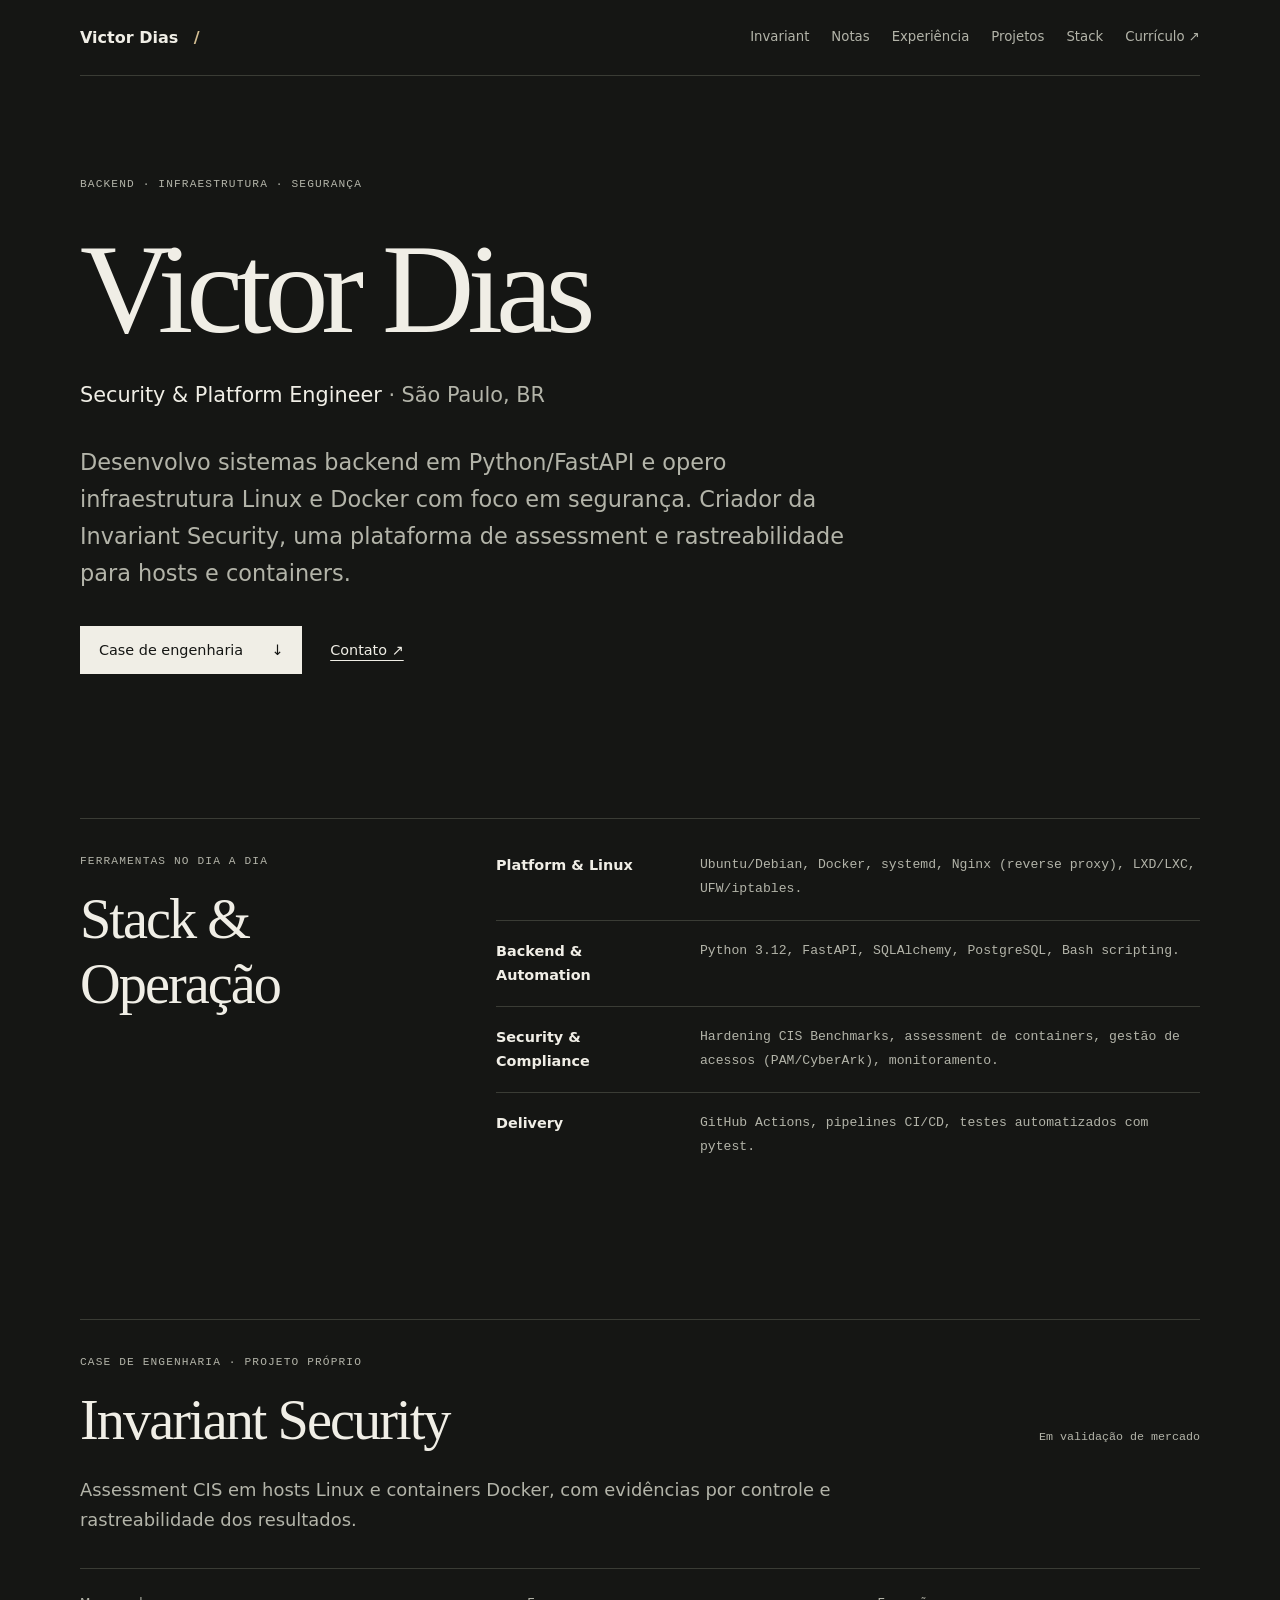
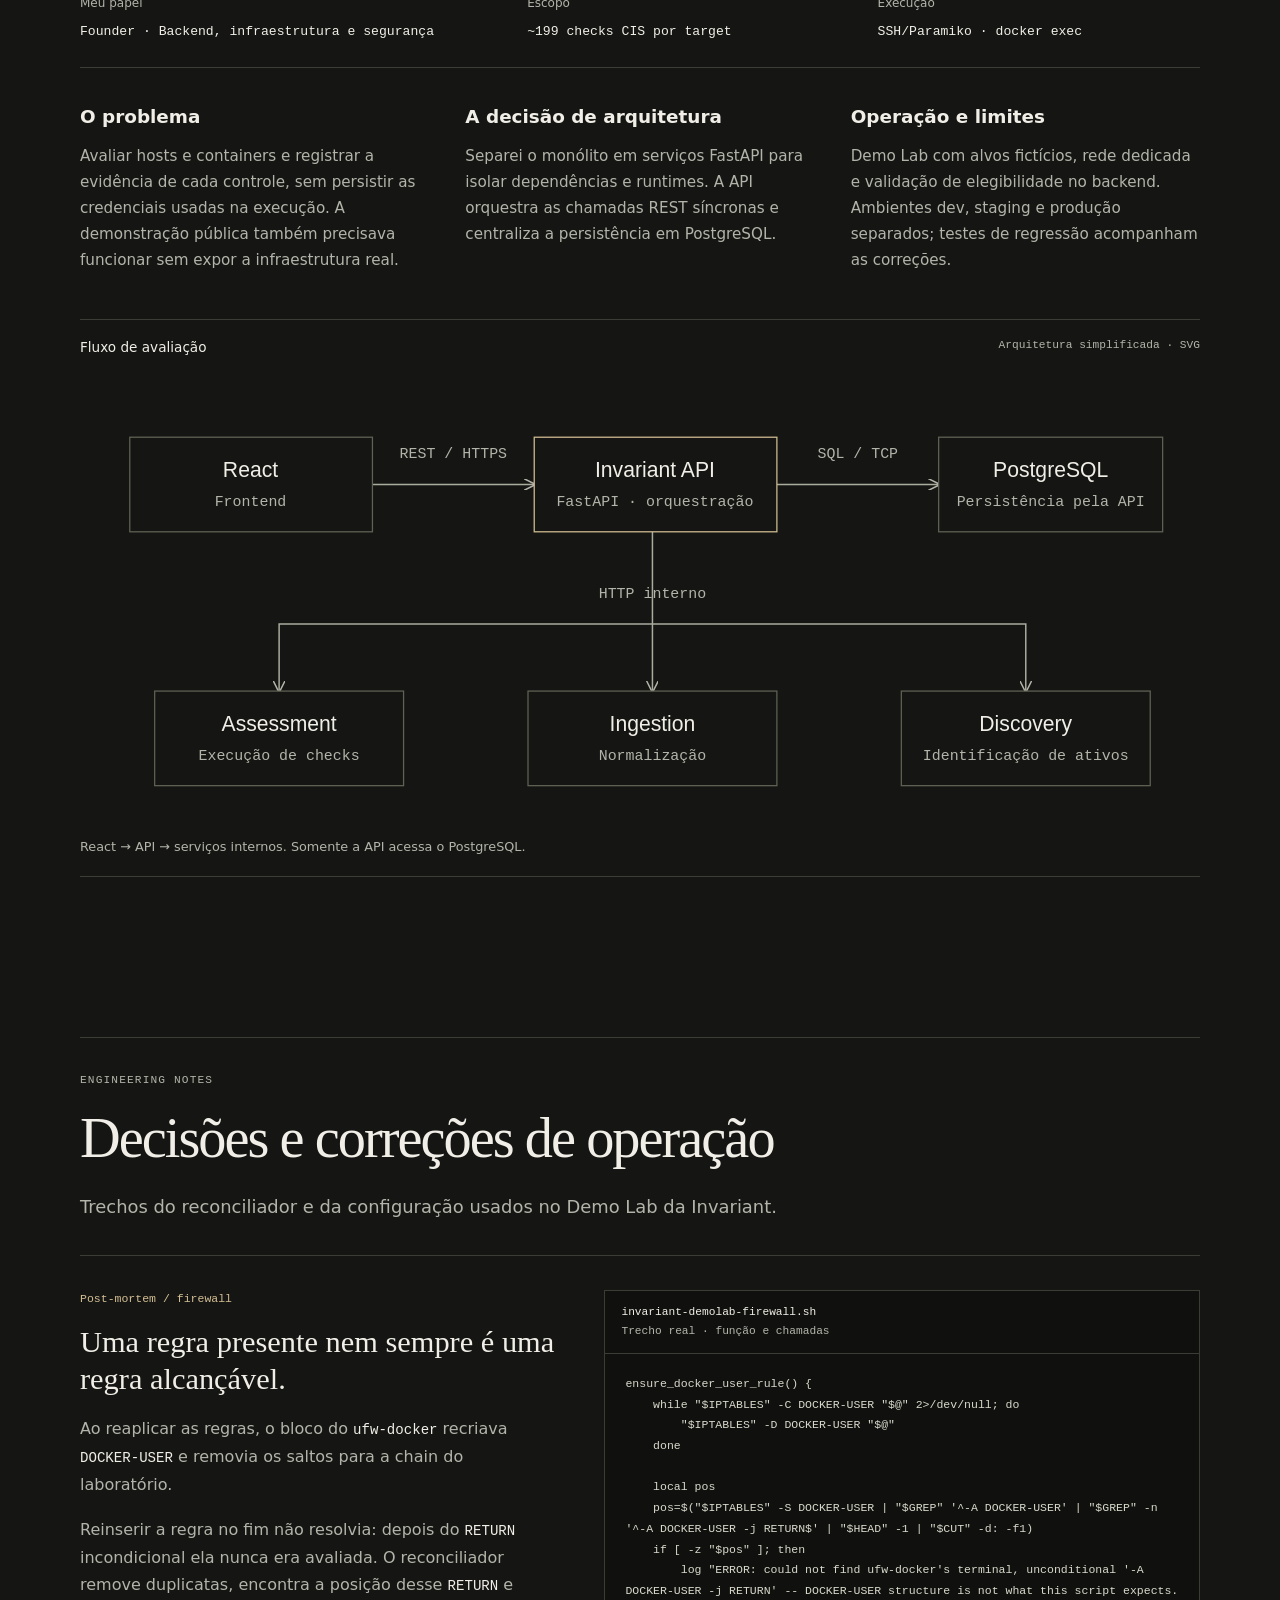
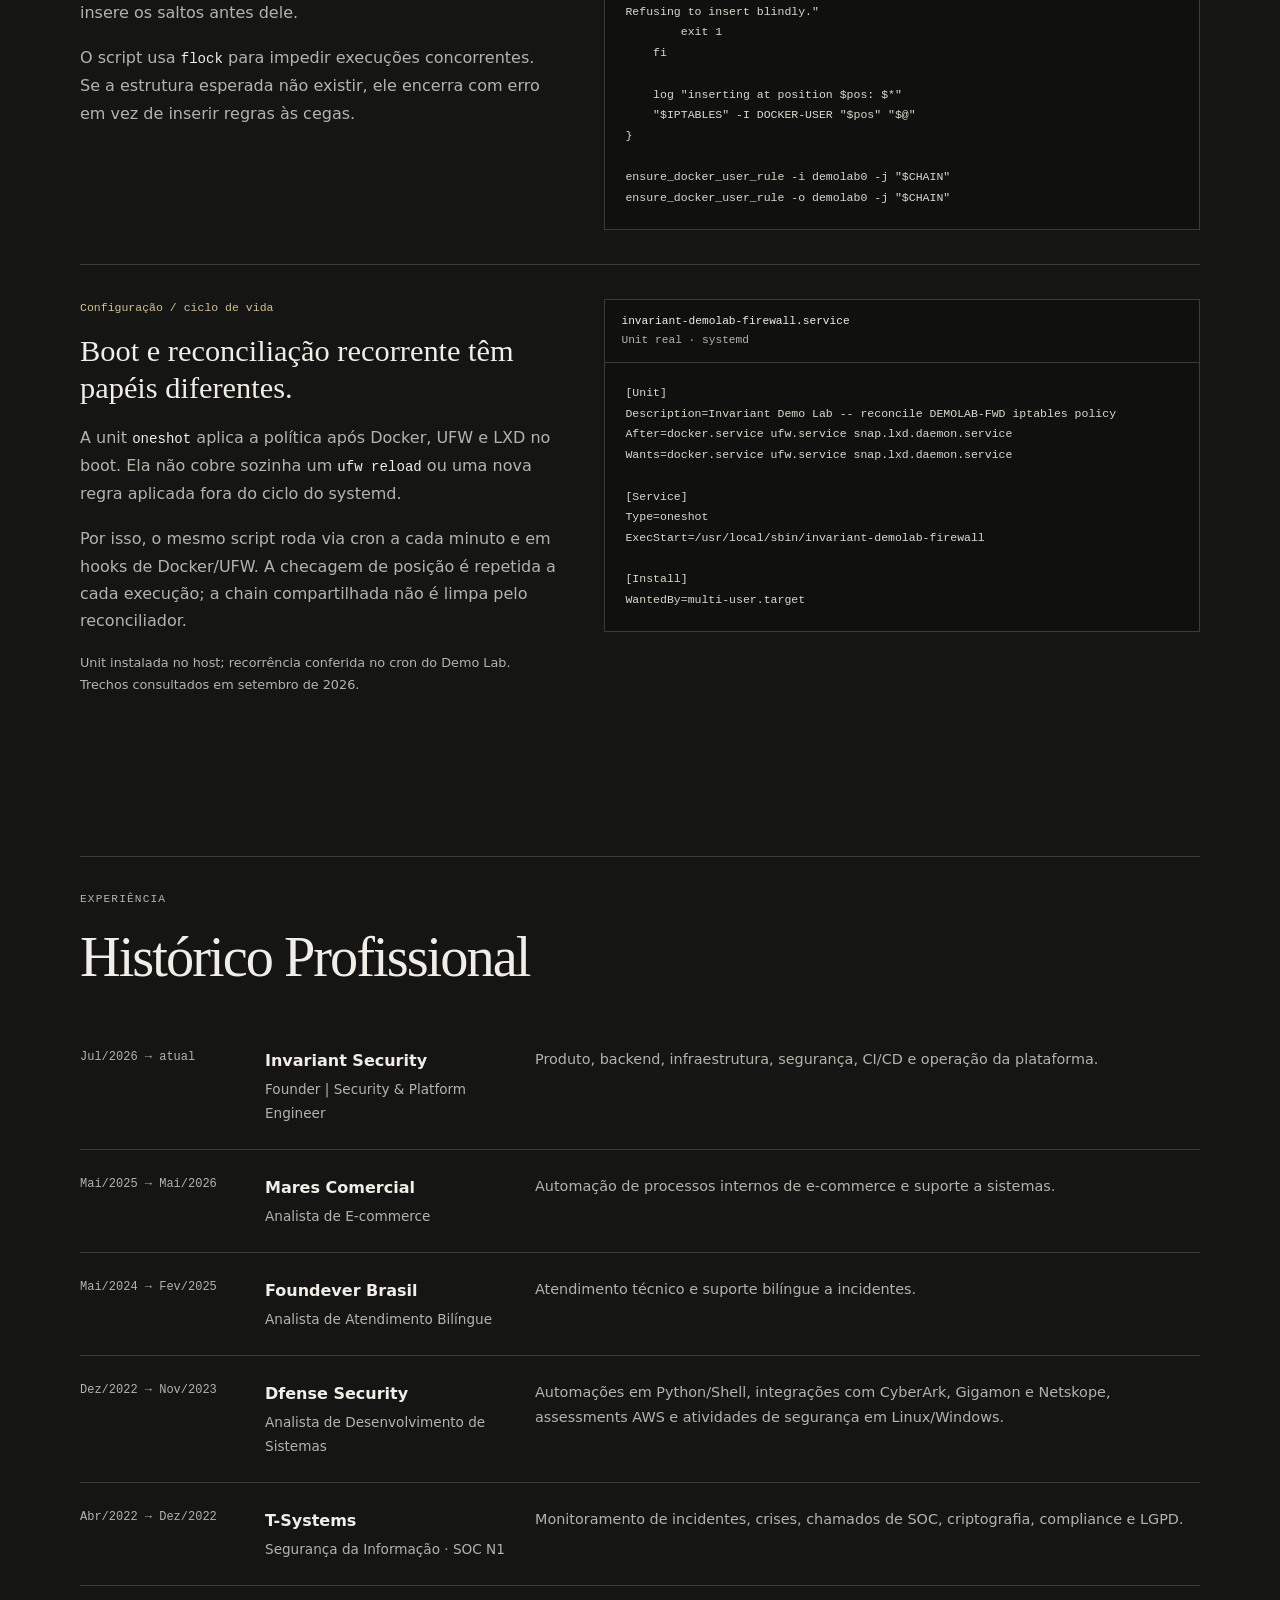
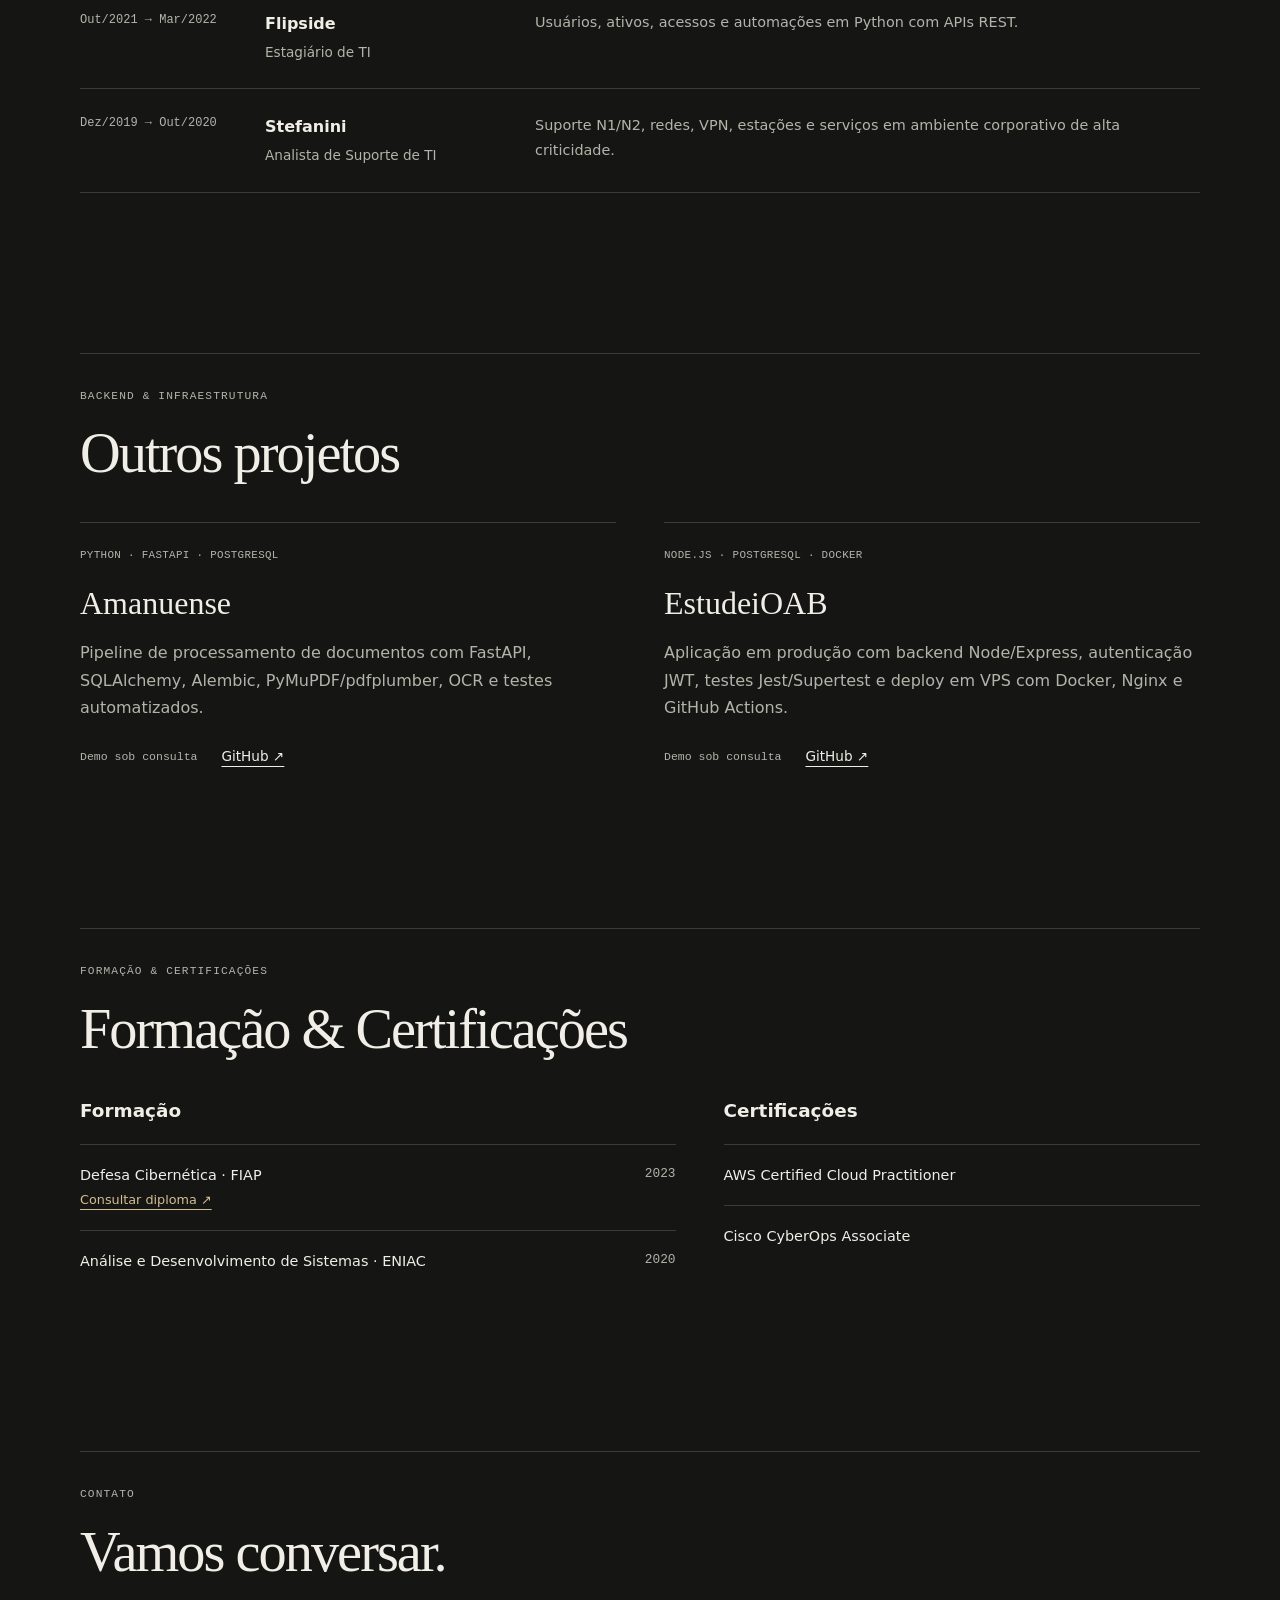
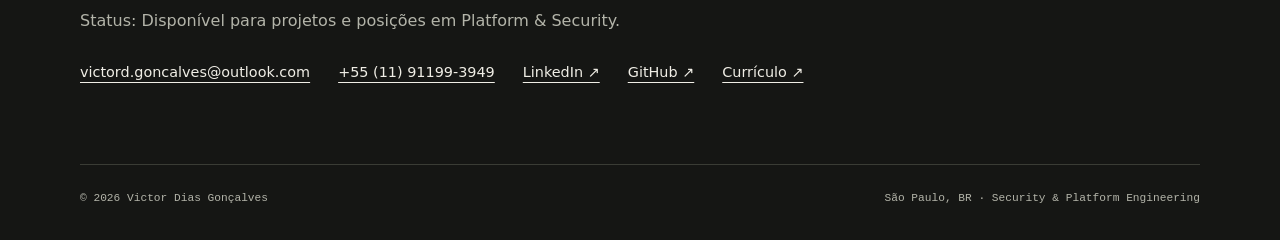
==== commit b95bc4aa: "Redesign portfolio site around the Invariant Security case Co-Authored-By: Claude Opus 5.5 <noreply@" ====
--- a/index.html
+++ b/index.html
@@ -3,37 +3,38 @@
 <head>
   <meta charset="utf-8" />
   <meta name="viewport" content="width=device-width, initial-scale=1" />
-  <meta name="description" content="Desenvolvo sistemas em Python/FastAPI, gerencio infraestrutura Linux e aplico automação e segurança em ambientes Docker e Cloud — do código à produção." />
-  <title>Victor Dias Gonçalves — Security & Platform Engineer</title>
+  <meta name="description" content="Backend Python/FastAPI, infraestrutura Linux e Docker com foco em segurança. Criador da Invariant Security." />
+  <title>Victor Dias — Security &amp; Platform Engineer</title>
   <link rel="canonical" href="https://victordg.dev.br/" />
   <meta property="og:type" content="website" />
   <meta property="og:locale" content="pt_BR" />
   <meta property="og:url" content="https://victordg.dev.br/" />
-  <meta property="og:title" content="Victor Dias Gonçalves — Segurança que vira sistema." />
-  <meta property="og:description" content="Python/FastAPI, infraestrutura Linux, automação e segurança em Docker e Cloud — do código à produção." />
+  <meta property="og:title" content="Victor Dias — Security &amp; Platform Engineer" />
+  <meta property="og:description" content="Backend Python/FastAPI, infraestrutura Linux e Docker com foco em segurança. Criador da Invariant Security." />
   <meta property="og:image" content="https://victordg.dev.br/assets/images/social-preview.png" />
   <meta property="og:image:type" content="image/png" />
   <meta property="og:image:width" content="1200" />
   <meta property="og:image:height" content="630" />
-  <meta property="og:image:alt" content="Victor Dias Gonçalves — Security &amp; Platform Engineer. Segurança que vira sistema." />
+  <meta property="og:image:alt" content="Victor Dias — Backend Python, Linux e Docker." />
   <meta name="twitter:card" content="summary_large_image" />
-  <meta name="twitter:title" content="Victor Dias Gonçalves — Segurança que vira sistema." />
-  <meta name="twitter:description" content="Python/FastAPI, infraestrutura Linux, automação e segurança em Docker e Cloud — do código à produção." />
+  <meta name="twitter:title" content="Victor Dias — Security &amp; Platform Engineer" />
+  <meta name="twitter:description" content="Backend Python/FastAPI, infraestrutura Linux e Docker com foco em segurança. Criador da Invariant Security." />
   <meta name="twitter:image" content="https://victordg.dev.br/assets/images/social-preview.png" />
-  <meta name="twitter:image:alt" content="Victor Dias Gonçalves — Segurança que vira sistema." />
+  <meta name="twitter:image:alt" content="Victor Dias — Security &amp; Platform Engineer" />
   <link rel="stylesheet" href="assets/css/site.css" />
 
 </head>
 <body>
   <header class="topbar" id="topbar">
     <div class="wrap topbar-inner">
-      <a href="#top" class="mark"><span class="mark-dot"></span> Victor Dias</a>
+      <a href="#top" class="mark">Victor Dias<span class="mark-slash" aria-hidden="true"> / </span></a>
       <nav class="navlinks" aria-label="Navegação principal">
         <a href="#invariant">Invariant</a>
+        <a href="#notes">Notas</a>
         <a href="#experiencia">Experiência</a>
         <a href="#projetos">Projetos</a>
         <a href="#stack">Stack</a>
-        <a class="nav-cta" href="cv.html">Currículo ↗</a>
+        <a href="cv.html">Currículo ↗</a>
       </nav>
     </div>
   </header>
@@ -41,289 +42,120 @@
   <main id="top">
     <section class="hero">
       <div class="wrap hero-grid">
-        <div>
-          <div class="hero-role">Security & Platform Engineer</div>
-          <h1>
-            Segurança que <span class="gradient-word">vira sistema.</span>
-          </h1>
-
-          <div class="hero-copy">
-            <p>
-              Desenvolvo sistemas em Python/FastAPI, gerencio infraestrutura Linux e aplico automação e segurança em ambientes Docker e Cloud — do código à produção.
-            </p>
-            <div class="hero-actions">
-              <a class="btn primary" href="#invariant">Ver case principal</a>
-              <a class="btn secondary" href="#contato">Contato</a>
-            </div>
-          </div>
-        </div>
-
-        <aside class="hero-side">
-          <div class="mini-card">
-            <div class="mini-label">Status</div>
-            <div class="status"><i></i> Aberto a oportunidades</div>
-          </div>
-
-          <div class="mini-card">
-            <div class="mini-label">Atual</div>
-            <div class="mini-value">Founder @ Invariant Security</div>
-            <div class="stat-sub">Security & Platform Engineering</div>
-          </div>
-
-          <div class="mini-card">
-            <div class="mini-label">Certificações</div>
-            <div class="mini-value">AWS CCP · Cisco CyberOps</div>
-            <div class="stat-sub">São Paulo, Brasil</div>
-          </div>
-        </aside>
-
-        <div class="hero-foot">
-          <span>Linux · Docker · Python · FastAPI · PostgreSQL · CI/CD</span>
-          <span>Security by design · Platform engineering · Backend</span>
-        </div>
-      </div>
-    </section>
-
-    <section class="manifesto">
-      <div class="wrap manifesto-grid">
-        <p class="kicker">Princípio de trabalho</p>
-        <p>
-          Segurança na prática: não é um 'check' no final da sprint.
-          <strong>Ela precisa existir no CI/CD, na arquitetura e na operação do dia a dia.</strong>
-        </p>
-      </div>
-    </section>
-
-    <section id="stack" class="section compact">
-      <div class="wrap">
-        <p class="kicker">Onde eu atuo</p>
-        <h2>Tecnologias &amp; Ferramentas de Produção</h2>
-
-        <div class="bento">
-          <article class="tile big">
-            <span class="num">01</span>
-            <h3>Platform Engineering</h3>
-            <p>
-              Operação de aplicações, isolamento de workloads, reverse proxy,
-              systemd, ambientes separados e troubleshooting de infraestrutura.
-            </p>
-            <div class="chip-row">
-              <span class="chip">Linux</span><span class="chip">Docker</span>
-              <span class="chip">Docker Compose</span><span class="chip">LXD/LXC</span>
-              <span class="chip">Nginx</span><span class="chip">systemd</span>
-              <span class="chip">SSH</span><span class="chip">DNS/TLS</span>
-            </div>
-          </article>
-
-          <article class="tile tall">
-            <span class="num">02</span>
-            <h3>Security Engineering</h3>
-            <p>
-              Hardening, assessment, incident response, firewalling e decisões
-              de arquitetura voltadas para redução de superfície de risco.
-            </p>
-            <div class="chip-row">
-              <span class="chip">CIS Benchmarks</span><span class="chip">UFW</span>
-              <span class="chip">iptables/nftables</span><span class="chip">CyberArk</span>
-              <span class="chip">Gigamon</span><span class="chip">Netskope</span>
-            </div>
-          </article>
-
-          <article class="tile third">
-            <span class="num">03</span>
-            <h3>Backend</h3>
-            <p>APIs, automações, persistência e integração entre serviços.</p>
-            <div class="chip-row">
-              <span class="chip">Python</span><span class="chip">FastAPI</span>
-              <span class="chip">PostgreSQL</span><span class="chip">SQLAlchemy</span>
-            </div>
-          </article>
-
-          <article class="tile third">
-            <span class="num">04</span>
-            <h3>Delivery</h3>
-            <p>Fluxos de promoção, testes automatizados e proteção contra regressões.</p>
-            <div class="chip-row">
-              <span class="chip">GitHub Actions</span><span class="chip">CI/CD</span>
-              <span class="chip">pytest</span><span class="chip">Vitest</span>
-            </div>
-          </article>
-
-          <article class="tile third">
-            <span class="num">05</span>
-            <h3>Cloud & Infra</h3>
-            <p>Assessments AWS e fundamentos de infraestrutura cloud.</p>
-            <div class="chip-row">
-              <span class="chip">EC2</span><span class="chip">VPC</span>
-              <span class="chip">IAM</span><span class="chip">S3</span>
-            </div>
-          </article>
-        </div>
+        <p class="kicker">Backend · Infraestrutura · Segurança</p>
+        <h1>Victor Dias</h1>
+        <p class="hero-role">Security &amp; Platform Engineer <span>· São Paulo, BR</span></p>
+        <p class="hero-description">Desenvolvo sistemas backend em Python/FastAPI e opero infraestrutura Linux e Docker com foco em segurança. Criador da Invariant Security, uma plataforma de assessment e rastreabilidade para hosts e containers.</p>
+        <div class="hero-actions">
+          <a class="btn primary" href="#invariant">Case de engenharia <span aria-hidden="true">↓</span></a>
+          <a class="text-link" href="#contato">Contato ↗</a>
+        </div>
+      </div>
+    </section>
+
+    <section id="stack" class="section">
+      <div class="wrap section-grid">
+        <div class="section-heading"><p class="kicker">Ferramentas no dia a dia</p><h2>Stack &amp;<br /> Operação</h2></div>
+        <dl class="stack-list">
+          <div><dt>Platform &amp; Linux</dt><dd>Ubuntu/Debian, Docker, systemd, Nginx (reverse proxy), LXD/LXC, UFW/iptables.</dd></div>
+          <div><dt>Backend &amp; Automation</dt><dd>Python 3.12, FastAPI, SQLAlchemy, PostgreSQL, Bash scripting.</dd></div>
+          <div><dt>Security &amp; Compliance</dt><dd>Hardening CIS Benchmarks, assessment de containers, gestão de acessos (PAM/CyberArk), monitoramento.</dd></div>
+          <div><dt>Delivery</dt><dd>GitHub Actions, pipelines CI/CD, testes automatizados com pytest.</dd></div>
+        </dl>
       </div>
     </section>
 
     <section id="invariant" class="section">
       <div class="wrap">
-        <p class="kicker">Case principal</p>
-        <h2>Invariant Security</h2>
-        <p class="lead case-intro">
-          Produto em validação de mercado para assessment, evidência e
-          rastreabilidade de segurança em hosts Linux e containers Docker.
-        </p>
-
-        <div class="case-shell">
-          <div class="case-top">
-            <div>
-              <h3 class="case-title">Assessment CIS com evidências por controle.</h3>
-              <p>
-                A plataforma avalia hosts e containers, cruza resultados com
-                controles CIS e entrega findings estruturados para análise técnica
-                e executiva.
-              </p>
-            </div>
-            <div class="case-badge">~199 checks CIS / target</div>
-          </div>
-
-          <div class="case-grid">
-            <div class="case-copy">
-              <div class="case-list">
-                <div class="case-item">
-                  <div class="case-index">01</div>
-                  <div>
-                    <h3>Assessment Engine</h3>
-                    <p>Hosts via SSH/Paramiko e containers via <code>docker exec</code>, sem persistência das credenciais de avaliação.</p>
-                  </div>
-                </div>
-
-                <div class="case-item">
-                  <div class="case-index">02</div>
-                  <div>
-                    <h3>Arquitetura distribuída</h3>
-                    <p>Serviços FastAPI stateless, comunicação REST síncrona e persistência centralizada em PostgreSQL.</p>
-                  </div>
-                </div>
-
-                <div class="case-item">
-                  <div class="case-index">03</div>
-                  <div>
-                    <h3>Demo Lab isolado</h3>
-                    <p>Infraestrutura fictícia dedicada, elegibilidade controlada no backend e mecanismos contra vazamento de identificadores reais.</p>
-                  </div>
-                </div>
-
-                <div class="case-item">
-                  <div class="case-index">04</div>
-                  <div>
-                    <h3>Dev → Staging → Production</h3>
-                    <p>Ambientes fisicamente separados, GitHub Actions e testes de regressão integrados ao fluxo de entrega.</p>
-                  </div>
-                </div>
-              </div>
-            </div>
-
-            <aside class="arch-panel" aria-labelledby="architecture-title">
-              <h3 class="arch-label" id="architecture-title">Arquitetura simplificada</h3>
-              <div class="arch-flow">
-                <div class="node">
-                  <strong>React Frontend</strong>
-                  <span>Interface web</span>
-                </div>
-                <div class="connector"><span class="protocol">REST / HTTPS</span></div>
-                <div class="node node-api">
-                  <strong>Invariant API · FastAPI</strong>
-                  <span>Orquestração · regras · persistência</span>
-                </div>
-                <div class="arch-branches">
-                  <div class="arch-branch">
-                    <div class="connector"><span class="protocol">HTTP interno</span></div>
-                    <div class="service-nodes">
-                      <div class="node"><strong>Assessment</strong><span>Checks CIS</span></div>
-                      <div class="node"><strong>Ingestion</strong><span>Normalização</span></div>
-                      <div class="node"><strong>Discovery</strong><span>Identificação de ativos</span></div>
-                    </div>
-                  </div>
-                  <div class="arch-branch">
-                    <div class="connector"><span class="protocol">SQL / TCP</span></div>
-                    <div class="node node-database">
-                      <span class="protocol">PostgreSQL</span>
-                      <strong>Persistência</strong>
-                      <span>Acesso exclusivo pela API</span>
-                    </div>
-                  </div>
-                </div>
-              </div>
-              <p class="arch-caption">A API chama os serviços internos e centraliza o acesso ao banco.</p>
-            </aside>
-          </div>
-        </div>
-      </div>
-    </section>
-
-    <section class="section compact">
+        <div class="case-heading"><div><p class="kicker">Case de engenharia · projeto próprio</p><h2>Invariant Security</h2></div><span class="case-stage">Em validação de mercado</span></div>
+        <p class="lead">Assessment CIS em hosts Linux e containers Docker, com evidências por controle e rastreabilidade dos resultados.</p>
+        <dl class="case-facts">
+          <div><dt>Meu papel</dt><dd>Founder · Backend, infraestrutura e segurança</dd></div>
+          <div><dt>Escopo</dt><dd>~199 checks CIS por target</dd></div>
+          <div><dt>Execução</dt><dd>SSH/Paramiko · docker exec</dd></div>
+        </dl>
+        <div class="case-narrative">
+          <article><h3>O problema</h3><p>Avaliar hosts e containers e registrar a evidência de cada controle, sem persistir as credenciais usadas na execução. A demonstração pública também precisava funcionar sem expor a infraestrutura real.</p></article>
+          <article><h3>A decisão de arquitetura</h3><p>Separei o monólito em serviços FastAPI para isolar dependências e runtimes. A API orquestra as chamadas REST síncronas e centraliza a persistência em PostgreSQL.</p></article>
+          <article><h3>Operação e limites</h3><p>Demo Lab com alvos fictícios, rede dedicada e validação de elegibilidade no backend. Ambientes dev, staging e produção separados; testes de regressão acompanham as correções.</p></article>
+        </div>
+        <figure class="architecture">
+          <figcaption><span>Fluxo de avaliação</span><span class="figure-detail">Arquitetura simplificada · SVG</span></figcaption>
+          <div class="diagram-scroll" role="region" aria-label="Diagrama de arquitetura; role horizontalmente em telas pequenas" tabindex="0">
+            <svg class="architecture-svg" viewBox="0 0 900 370" xmlns="http://www.w3.org/2000/svg" role="img" aria-labelledby="arch-title arch-desc">
+              <title id="arch-title">Arquitetura da Invariant Security</title>
+              <desc id="arch-desc">O frontend React chama a API FastAPI via REST HTTPS. A API acessa PostgreSQL e chama Assessment, Ingestion e Discovery por HTTP interno.</desc>
+              <defs><marker id="arrowhead" markerWidth="8" markerHeight="8" refX="7" refY="4" orient="auto"><path d="M0 0 L8 4 L0 8" fill="none" stroke="currentColor" /></marker></defs>
+              <g class="diagram-lines" marker-end="url(#arrowhead)">
+                <path d="M235 88 H365"/><path d="M560 88 H690"/>
+                <path d="M460 126 V200 H160 V254"/><path d="M460 200 V254"/><path d="M460 200 H760 V254"/>
+              </g>
+              <g class="diagram-labels"><text x="300" y="67">REST / HTTPS</text><text x="625" y="67">SQL / TCP</text><text x="460" y="179">HTTP interno</text></g>
+              <g class="diagram-node"><rect x="40" y="50" width="195" height="76"/><text x="137" y="82">React</text><text class="diagram-detail" x="137" y="105">Frontend</text></g>
+              <g class="diagram-node diagram-api"><rect x="365" y="50" width="195" height="76"/><text x="462" y="82">Invariant API</text><text class="diagram-detail" x="462" y="105">FastAPI · orquestração</text></g>
+              <g class="diagram-node"><rect x="690" y="50" width="180" height="76"/><text x="780" y="82">PostgreSQL</text><text class="diagram-detail" x="780" y="105">Persistência pela API</text></g>
+              <g class="diagram-node"><rect x="60" y="254" width="200" height="76"/><text x="160" y="286">Assessment</text><text class="diagram-detail" x="160" y="309">Execução de checks</text></g>
+              <g class="diagram-node"><rect x="360" y="254" width="200" height="76"/><text x="460" y="286">Ingestion</text><text class="diagram-detail" x="460" y="309">Normalização</text></g>
+              <g class="diagram-node"><rect x="660" y="254" width="200" height="76"/><text x="760" y="286">Discovery</text><text class="diagram-detail" x="760" y="309">Identificação de ativos</text></g>
+            </svg>
+          </div>
+          <p class="diagram-summary">React → API → serviços internos. Somente a API acessa o PostgreSQL.</p>
+        </figure>
+      </div>
+    </section>
+
+    <section id="notes" class="section">
       <div class="wrap">
         <p class="kicker">Engineering notes</p>
-        <h2>Post-mortems &amp; Soluções em Produção</h2>
-
-        <div class="problems">
-          <article class="problem">
-            <span class="tag">Root cause analysis</span>
-            <h3>UFW, Docker e drift de firewall</h3>
-            <p>
-              Investiguei uma interação que removia regras customizadas em
-              <code>DOCKER-USER</code> e implementei reconciliação idempotente
-              com scripts e systemd para restaurar o estado esperado.
-            </p>
-            <figure class="terminal">
-              <figcaption>Comando de inspeção</figcaption>
-              <pre><code><span class="terminal-comment"># Reconciliação idempotente via systemd</span>
-<span class="terminal-prompt">$</span> sudo iptables -L DOCKER-USER -n -v</code></pre>
-            </figure>
-          </article>
-
-          <article class="problem">
-            <span class="tag">Security by design</span>
-            <h3>Demo sem depender de sanitização posterior</h3>
-            <p>
-              Em vez de usar infraestrutura real e tentar remover dados sensíveis
-              depois, a demo opera sobre infraestrutura fictícia criada para esse fim.
-            </p>
-            <figure class="terminal">
-              <figcaption>Política de elegibilidade · pseudocódigo</figcaption>
-              <pre><code><span class="terminal-comment"># Validar o alvo antes do assessment</span>
-if target not in demo_inventory:
-    deny_assessment()</code></pre>
-            </figure>
-          </article>
-
-          <article class="problem">
-            <span class="tag">Architecture</span>
-            <h3>Separação por responsabilidade e runtime</h3>
-            <p>
-              A decomposição da solução priorizou compatibilidade de dependências,
-              isolamento de workloads e contratos simples entre serviços.
-            </p>
-            <figure class="terminal">
-              <figcaption>Contrato entre serviços · esquema</figcaption>
-              <pre><code><span class="terminal-comment"># Responsabilidades separadas</span>
-API → HTTP → Assessment / Ingestion / Discovery
-API → SQL  → PostgreSQL</code></pre>
-            </figure>
-          </article>
-
-          <article class="problem">
-            <span class="tag">Delivery</span>
-            <h3>Regressão como parte da correção</h3>
-            <p>
-              Falhas descobertas em validação são reproduzidas em testes antes da
-              correção e preservadas na suíte para reduzir recorrência.
-            </p>
-            <figure class="terminal">
-              <figcaption>Exemplo de execução da suíte</figcaption>
-              <pre><code><span class="terminal-comment"># Reproduzir a falha e validar a correção</span>
-<span class="terminal-prompt">$</span> pytest -q --maxfail=1</code></pre>
-            </figure>
-          </article>
-        </div>
+        <h2>Decisões e correções de operação</h2>
+        <p class="lead">Trechos do reconciliador e da configuração usados no Demo Lab da Invariant.</p>
+        <article class="engineering-note">
+          <div class="note-copy">
+            <p class="note-category">Post-mortem / firewall</p>
+            <h3>Uma regra presente nem sempre é uma regra alcançável.</h3>
+            <p>Ao reaplicar as regras, o bloco do <code>ufw-docker</code> recriava <code>DOCKER-USER</code> e removia os saltos para a chain do laboratório.</p>
+            <p>Reinserir a regra no fim não resolvia: depois do <code>RETURN</code> incondicional ela nunca era avaliada. O reconciliador remove duplicatas, encontra a posição desse <code>RETURN</code> e insere os saltos antes dele.</p>
+            <p>O script usa <code>flock</code> para impedir execuções concorrentes. Se a estrutura esperada não existir, ele encerra com erro em vez de inserir regras às cegas.</p>
+          </div>
+          <figure class="source-code"><figcaption>invariant-demolab-firewall.sh <span>Trecho real · função e chamadas</span></figcaption><pre tabindex="0" aria-label="Trecho Bash do reconciliador"><code>ensure_docker_user_rule() {
+    while &quot;$IPTABLES&quot; -C DOCKER-USER &quot;$@&quot; 2&gt;/dev/null; do
+        &quot;$IPTABLES&quot; -D DOCKER-USER &quot;$@&quot;
+    done
+
+    local pos
+    pos=$(&quot;$IPTABLES&quot; -S DOCKER-USER | &quot;$GREP&quot; &#x27;^-A DOCKER-USER&#x27; | &quot;$GREP&quot; -n &#x27;^-A DOCKER-USER -j RETURN$&#x27; | &quot;$HEAD&quot; -1 | &quot;$CUT&quot; -d: -f1)
+    if [ -z &quot;$pos&quot; ]; then
+        log &quot;ERROR: could not find ufw-docker&#x27;s terminal, unconditional &#x27;-A DOCKER-USER -j RETURN&#x27; -- DOCKER-USER structure is not what this script expects. Refusing to insert blindly.&quot;
+        exit 1
+    fi
+
+    log &quot;inserting at position $pos: $*&quot;
+    &quot;$IPTABLES&quot; -I DOCKER-USER &quot;$pos&quot; &quot;$@&quot;
+}
+
+ensure_docker_user_rule -i demolab0 -j &quot;$CHAIN&quot;
+ensure_docker_user_rule -o demolab0 -j &quot;$CHAIN&quot;</code></pre></figure>
+        </article>
+        <article class="engineering-note">
+          <div class="note-copy">
+            <p class="note-category">Configuração / ciclo de vida</p>
+            <h3>Boot e reconciliação recorrente têm papéis diferentes.</h3>
+            <p>A unit <code>oneshot</code> aplica a política após Docker, UFW e LXD no boot. Ela não cobre sozinha um <code>ufw reload</code> ou uma nova regra aplicada fora do ciclo do systemd.</p>
+            <p>Por isso, o mesmo script roda via cron a cada minuto e em hooks de Docker/UFW. A checagem de posição é repetida a cada execução; a chain compartilhada não é limpa pelo reconciliador.</p>
+            <p class="source-context">Unit instalada no host; recorrência conferida no cron do Demo Lab. Trechos consultados em setembro de 2026.</p>
+          </div>
+          <figure class="source-code"><figcaption>invariant-demolab-firewall.service <span>Unit real · systemd</span></figcaption><pre tabindex="0" aria-label="Unit systemd do reconciliador"><code>[Unit]
+Description=Invariant Demo Lab -- reconcile DEMOLAB-FWD iptables policy
+After=docker.service ufw.service snap.lxd.daemon.service
+Wants=docker.service ufw.service snap.lxd.daemon.service
+
+[Service]
+Type=oneshot
+ExecStart=/usr/local/sbin/invariant-demolab-firewall
+
+[Install]
+WantedBy=multi-user.target</code></pre></figure>
+        </article>
       </div>
     </section>
 
@@ -398,11 +230,10 @@
         </div>
       </div>
     </section>
-
     <section id="projetos" class="section compact">
       <div class="wrap">
-        <p class="kicker">Projetos em produção</p>
-        <h2>Além da Invariant.</h2>
+        <p class="kicker">Backend &amp; infraestrutura</p>
+        <h2>Outros projetos</h2>
 
         <div class="project-grid">
           <article class="project-card">
@@ -437,7 +268,6 @@
         </div>
       </div>
     </section>
-
     <section class="section compact">
       <div class="wrap">
         <p class="kicker">Formação & certificações</p>
@@ -464,31 +294,24 @@
         </div>
       </div>
     </section>
-
     <section class="contact" id="contato">
       <div class="wrap">
         <div class="contact-box">
           <p class="kicker">Contato</p>
-          <h2>Contato para oportunidades em backend, infraestrutura e segurança.</h2>
+          <h2>Vamos conversar.</h2>
+          <p class="availability">Status: Disponível para projetos e posições em Platform &amp; Security.</p>
           <div class="contact-actions">
-            <a class="btn primary" href="mailto:victord.goncalves@outlook.com">victord.goncalves@outlook.com</a>
-            <a class="btn" href="tel:+5511911993949">+55 (11) 91199-3949</a>
-            <a class="btn" href="https://www.linkedin.com/in/victord-goncalves" target="_blank" rel="noopener">LinkedIn ↗</a>
-            <a class="btn" href="https://github.com/VictorDG00" target="_blank" rel="noopener">GitHub ↗</a>
-            <a class="btn" href="cv.html">Currículo ↗</a>
+            <a class="contact-link" href="mailto:victord.goncalves@outlook.com">victord.goncalves@outlook.com</a>
+            <a class="contact-link" href="tel:+5511911993949">+55 (11) 91199-3949</a>
+            <a class="contact-link" href="https://www.linkedin.com/in/victord-goncalves" target="_blank" rel="noopener">LinkedIn ↗</a>
+            <a class="contact-link" href="https://github.com/VictorDG00" target="_blank" rel="noopener">GitHub ↗</a>
+            <a class="contact-link" href="cv.html">Currículo ↗</a>
           </div>
         </div>
       </div>
     </section>
   </main>
-
-  <footer>
-    <div class="wrap footer-row">
-      <span>© <span id="year"></span> Victor Dias Gonçalves</span>
-      <span>Security & Platform Engineer · São Paulo, Brasil</span>
-    </div>
-  </footer>
-
+  <footer><div class="wrap footer-row"><span>© <span id="year"></span> Victor Dias Gonçalves</span><span>São Paulo, BR · Security &amp; Platform Engineering</span></div></footer>
   <script src="assets/js/site.js" defer></script>
 </body>
 </html>
--- a/assets/css/site.css
+++ b/assets/css/site.css
@@ -1,624 +1,140 @@
-:root{
-  --bg:#07090d;
-  --panel:#0d1117;
-  --panel-2:#111722;
-  --text:#f4f7fb;
-  --muted:#8f9aab;
-  --line:rgba(255,255,255,.10);
-  --line-strong:rgba(255,255,255,.16);
-  --blue:#6ea8ff;
-  --cyan:#74e0ff;
-  --lime:#b7ff70;
-  --violet:#a889ff;
-  --shadow:0 24px 70px rgba(0,0,0,.35);
-  --radius:26px;
-  --max:1240px;
-  --mono: "JetBrains Mono", "Fira Code", ui-monospace, "Courier New", monospace;
-  --header-offset:80px;
+:root {
+  color-scheme: dark;
+  --bg: #151614;
+  --text: #f0eee6;
+  --muted: #b3b4a9;
+  --accent: #d3be93;
+  --line: #3a3c35;
+  --mono: "SFMono-Regular", Consolas, "Liberation Mono", "Courier New", monospace;
+  --serif: "Iowan Old Style", "Palatino Linotype", "Book Antiqua", Palatino, Georgia, serif;
+  --max: 1120px;
+  --header-offset: 90px;
 }
-
-*{box-sizing:border-box}
-html{scroll-behavior:smooth}
-section, main[id]{scroll-margin-top:var(--header-offset)}
-:focus-visible{outline:2px solid var(--cyan);outline-offset:5px}
-code,pre,.chip,.case-badge,.case-index,.stat-number,.protocol,.project-tech,.hero-foot{font-family:var(--mono)}
-code{overflow-wrap:anywhere}
-.hero-grid > *, .case-grid > *, .case-top > *, .problems > *, .arch-branches > *{min-width:0}
-body{
-  margin:0;
-  background:
-    radial-gradient(1000px 650px at 88% -10%, rgba(110,168,255,.17), transparent 55%),
-    radial-gradient(800px 500px at 12% 8%, rgba(168,137,255,.10), transparent 55%),
-    var(--bg);
-  color:var(--text);
-  font-family:Inter, ui-sans-serif, system-ui, -apple-system, BlinkMacSystemFont, "Segoe UI", sans-serif;
-  line-height:1.55;
-  overflow-x:hidden;
+* { box-sizing: border-box; }
+html { scroll-behavior: smooth; }
+body { margin: 0; background: var(--bg); color: var(--text); font-family: "Segoe UI", system-ui, sans-serif; font-size: 16px; line-height: 1.7; }
+section, main[id] { scroll-margin-top: var(--header-offset); }
+a { color: inherit; text-decoration-thickness: 1px; text-underline-offset: 5px; }
+a:hover { color: var(--accent); }
+:focus-visible { outline: 2px solid var(--accent); outline-offset: 5px; }
+button { font: inherit; }
+.wrap { width: calc(100% - 48px); max-width: var(--max); margin-inline: auto; }
+h1,h2,h3,p,figure,dl { margin: 0; }
+h1,h2 { font-family: var(--serif); font-weight: 400; }
+h1 { font-size: clamp(4rem, 10vw, 8.2rem); line-height: 1.05; letter-spacing: -.055em; }
+h2 { font-size: clamp(2.1rem, 4.4vw, 3.6rem); line-height: 1.15; letter-spacing: -.035em; text-wrap: balance; }
+h3 { font-size: 1.15rem; line-height: 1.4; font-weight: 600; }
+p { color: var(--muted); }
+code,pre { font-family: var(--mono); }
+p code { color: var(--text); font-size: .88em; overflow-wrap: anywhere; }
+.section { padding-block: 80px; }
+.section > .wrap { border-top: 1px solid var(--line); padding-top: 34px; }
+.kicker { font: .7rem/1.6 var(--mono); letter-spacing: .1em; text-transform: uppercase; color: var(--muted); margin-bottom: 16px; }
+.lead { max-width: 760px; font-size: 1.12rem; margin-top: 22px; }
+.topbar { position: sticky; top: 0; z-index: 20; background: var(--bg); }
+.topbar-inner { display: flex; justify-content: space-between; align-items: center; gap: 24px; min-height: 76px; border-bottom: 1px solid var(--line); }
+.mark { text-decoration: none; font-weight: 600; white-space: nowrap; }
+.mark-slash { color: var(--accent); margin-left: 10px; }
+.navlinks { display: flex; flex-wrap: wrap; gap: 22px; font-size: .83rem; color: var(--muted); }
+.navlinks a { text-decoration: none; padding-block: 12px; }
+.hero { padding: 100px 0 64px; }
+.hero-grid { display: block; }
+.hero .kicker { margin-bottom: 28px; }
+.hero-role { color: var(--text); font-size: clamp(1rem, 2vw, 1.3rem); margin-top: 22px; }
+.hero-role span { color: var(--muted); }
+.hero-description { max-width: 780px; margin-top: 30px; font-size: clamp(1.12rem, 2vw, 1.4rem); line-height: 1.65; }
+.hero-actions { display: flex; flex-wrap: wrap; align-items: center; gap: 28px; margin-top: 34px; }
+.btn { display: inline-flex; align-items: center; gap: 28px; padding: 11px 18px; text-decoration: none; border: 1px solid var(--line); font-size: .9rem; }
+.btn.primary { color: var(--bg); background: var(--text); border-color: var(--text); }
+.btn.primary:hover { background: var(--accent); border-color: var(--accent); }
+.text-link { font-size: .9rem; }
+.section-grid { display: grid; grid-template-columns: 1fr 2fr; gap: 64px; }
+.stack-list > div { display: grid; grid-template-columns: 180px minmax(0,1fr); gap: 24px; padding: 18px 0; border-bottom: 1px solid var(--line); }
+.stack-list > div:first-child { padding-top: 0; }
+.stack-list > div:last-child { border: 0; padding-bottom: 0; }
+.stack-list dt { font-weight: 600; font-size: .9rem; }
+.stack-list dd { margin: 0; font: .82rem/1.85 var(--mono); color: var(--muted); }
+.case-heading { display: flex; justify-content: space-between; gap: 24px; align-items: end; }
+.case-stage { font: .73rem/1.6 var(--mono); color: var(--muted); padding-bottom: 6px; }
+.case-facts { display: grid; grid-template-columns: 1.3fr 1fr 1fr; gap: 28px; padding-block: 24px; margin-top: 32px; border-block: 1px solid var(--line); }
+.case-facts dt { font-size: .75rem; color: var(--muted); margin-bottom: 8px; }
+.case-facts dd { margin: 0; font: .82rem/1.7 var(--mono); }
+.case-narrative { display: grid; grid-template-columns: repeat(3,minmax(0,1fr)); gap: 36px; margin-top: 36px; }
+.case-narrative p { margin-top: 14px; font-size: .95rem; }
+.architecture { margin-top: 46px; border-block: 1px solid var(--line); }
+.architecture figcaption { display: flex; justify-content: space-between; gap: 16px; padding-block: 16px; font-size: .85rem; }
+.figure-detail { font: .7rem/1.7 var(--mono); color: var(--muted); }
+.diagram-scroll { overflow-x: auto; }
+.architecture-svg { display: block; width: 100%; min-width: 680px; height: auto; color: var(--muted); }
+.diagram-lines { fill: none; stroke: #a9ab9d; stroke-width: 1.2; }
+.diagram-node rect { fill: var(--bg); stroke: #606354; stroke-width: 1; }
+.diagram-api rect { stroke: var(--accent); }
+.diagram-node text { fill: var(--text); text-anchor: middle; font: 17px "Segoe UI",sans-serif; }
+.diagram-node .diagram-detail { font: 12px var(--mono); fill: var(--muted); }
+.diagram-labels text { fill: var(--muted); text-anchor: middle; font: 12px var(--mono); }
+.diagram-summary { padding-bottom: 18px; font-size: .8rem; }
+.engineering-note { display: grid; grid-template-columns: minmax(0,1fr) minmax(0,1.25fr); gap: 48px; padding-block: 34px; border-top: 1px solid var(--line); margin-top: 32px; }
+.engineering-note + .engineering-note { margin-top: 0; padding-bottom: 0; }
+.note-category { font: .72rem/1.6 var(--mono); color: var(--accent); margin-bottom: 16px; }
+.note-copy h3 { font-family: var(--serif); font-size: 1.9rem; font-weight: 400; line-height: 1.2; }
+.note-copy p + p, .note-copy h3 + p { margin-top: 18px; }
+.source-context { font-size: .8rem; }
+.source-code { min-width: 0; align-self: start; background: #10110f; border: 1px solid var(--line); }
+.source-code figcaption { padding: 12px 16px; font: .7rem/1.7 var(--mono); overflow-wrap: anywhere; border-bottom: 1px solid var(--line); }
+.source-code figcaption span { display: block; color: var(--muted); }
+.source-code pre { padding: 20px; margin: 0; white-space: pre-wrap; overflow-wrap: anywhere; font-size: .72rem; line-height: 1.8; color: #d9d9cb; }
+.timeline { margin-top: 34px; }
+.job { display: grid; grid-template-columns: 155px minmax(0,240px) minmax(0,1fr); gap: 30px; padding: 24px 0; border-bottom: 1px solid var(--line); }
+.job time { font: .75rem/1.7 var(--mono); color: var(--muted); }
+.job-company { font-weight: 600; }
+.job-role { font-size: .85rem; color: var(--muted); margin-top: 4px; }
+.job p { font-size: .9rem; }
+.project-grid { display: grid; grid-template-columns: repeat(2,minmax(0,1fr)); gap: 48px; margin-top: 36px; }
+.project-card { border-top: 1px solid var(--line); padding-top: 24px; display: flex; flex-direction: column; justify-content: space-between; }
+.project-card h3 { font-family: var(--serif); font-size: 2rem; font-weight: 400; margin-bottom: 14px; }
+.project-tech { font-size: .68rem; letter-spacing: .03em; }
+.project-links { display: flex; flex-wrap: wrap; align-items: center; gap: 24px; margin-top: 24px; font-size: .85rem; }
+.badge { font: .72rem/1.7 var(--mono); color: var(--muted); }
+.cred-grid { display: grid; grid-template-columns: 1.25fr 1fr; gap: 48px; margin-top: 36px; }
+.cred h3 { margin-bottom: 20px; }
+.cred-row { display: flex; justify-content: space-between; gap: 24px; padding-block: 18px; border-top: 1px solid var(--line); font-size: .9rem; }
+.cred-row strong { font-weight: 400; }
+.cred-row > span { font: .8rem/1.7 var(--mono); color: var(--muted); }
+.diploma-link { font-size: .8rem; color: var(--accent); }
+.contact { padding: 80px 0; }
+.contact-box { border-top: 1px solid var(--line); padding-top: 34px; }
+.availability { margin-top: 22px; max-width: 650px; }
+.contact-actions { display: flex; flex-wrap: wrap; gap: 16px 28px; margin-top: 26px; }
+.contact-link { font-size: .9rem; overflow-wrap: anywhere; min-width: 0; }
+footer { padding-bottom: 32px; }
+.footer-row { border-top: 1px solid var(--line); padding-top: 24px; display: flex; justify-content: space-between; flex-wrap: wrap; gap: 12px; color: var(--muted); font: .7rem/1.7 var(--mono); }
+@media(max-width:980px) {
+  .section-grid { grid-template-columns: 1fr; gap: 28px; }
+  .section-heading br { display: none; }
+  .engineering-note { grid-template-columns: 1fr; gap: 24px; }
+  .case-narrative { gap: 24px; }
+  .job { grid-template-columns: 125px 190px minmax(0,1fr); gap: 24px; }
 }
-
-body::before{
-  content:"";
-  position:fixed;
-  inset:0;
-  pointer-events:none;
-  opacity:.16;
-  background-image:
-    linear-gradient(rgba(255,255,255,.035) 1px, transparent 1px),
-    linear-gradient(90deg, rgba(255,255,255,.035) 1px, transparent 1px);
-  background-size:48px 48px;
-  mask-image:linear-gradient(to bottom, rgba(0,0,0,.85), transparent 88%);
-  z-index:-1;
+@media(max-width:760px) {
+  :root { --header-offset: 132px; }
+  .wrap { width: calc(100% - 36px); }
+  .topbar-inner { display: block; padding-block: 12px; }
+  .navlinks { gap: 6px 16px; font-size: .73rem; margin-top: 4px; }
+  .navlinks a { padding-block: 6px; }
+  .hero { padding: 58px 0 32px; }
+  .hero-role span { display: block; margin-top: 4px; }
+  .hero-description { font-size: 1.1rem; }
+  .section { padding-block: 42px; }
+  .section > .wrap { padding-top: 26px; }
+  .stack-list > div { grid-template-columns: 1fr; gap: 6px; }
+  .case-heading { display: block; }
+  .case-stage { display: block; margin-top: 16px; }
+  .case-facts { grid-template-columns: 1fr; gap: 18px; }
+  .case-narrative { grid-template-columns: 1fr; }
+  .figure-detail { display: none; }
+  .job { grid-template-columns: 1fr; gap: 8px; }
+  .project-grid,.cred-grid { grid-template-columns: 1fr; gap: 32px; }
+  .source-code pre { padding: 14px; font-size: .7rem; }
+  .contact { padding-block: 42px; }
 }
-
-a{color:inherit;text-decoration:none}
-button{font:inherit}
-.wrap{
-  width:calc(100% - 34px);
-  max-width:var(--max);
-  margin-inline:auto;
-}
-.section{padding:110px 0}
-.section.compact{padding:76px 0}
-.kicker{
-  margin:0 0 14px;
-  color:var(--blue);
-  font-size:.78rem;
-  font-weight:800;
-  letter-spacing:.18em;
-  text-transform:uppercase;
-}
-
-h1,h2,h3,p{margin-top:0}
-h1{
-  margin:0;
-  font-size:clamp(3rem,8vw,7rem);
-  line-height:.88;
-  letter-spacing:-.075em;
-  font-weight:800;
-  max-width:1050px;
-}
-h2{
-  margin:0;
-  font-size:clamp(2rem,4.5vw,4rem);
-  line-height:.98;
-  letter-spacing:-.055em;
-}
-h3{
-  margin-bottom:8px;
-  font-size:1.08rem;
-  letter-spacing:-.02em;
-}
-.lead{
-  color:#c5cfdb;
-  font-size:clamp(1.05rem,1.9vw,1.35rem);
-  max-width:760px;
-}
-.muted{color:var(--muted)}
-.diploma-link{color:var(--blue);font-size:.88rem;font-weight:500;text-decoration:underline;text-underline-offset:3px}
-
-/* top nav */
-.topbar{
-  position:fixed;
-  top:0;left:0;right:0;
-  z-index:50;
-  border-bottom:1px solid transparent;
-  transition:.25s ease;
-}
-.topbar.scrolled{
-  background:rgba(7,9,13,.72);
-  backdrop-filter:blur(18px);
-  border-bottom-color:var(--line);
-}
-.topbar-inner{
-  min-height:70px;
-  display:flex;
-  align-items:center;
-  justify-content:space-between;
-  gap:24px;
-}
-.mark{
-  display:flex;
-  align-items:center;
-  gap:11px;
-  font-weight:800;
-  letter-spacing:-.02em;
-}
-.mark-dot{
-  width:11px;height:11px;border-radius:50%;
-  background:linear-gradient(135deg,var(--cyan),var(--violet));
-  box-shadow:0 0 24px rgba(116,224,255,.55);
-}
-.navlinks{
-  display:flex;
-  align-items:center;
-  gap:20px;
-  color:var(--muted);
-  font-size:.92rem;
-}
-.navlinks a:hover{color:#fff}
-.nav-cta{
-  padding:10px 15px;
-  border:1px solid var(--line-strong);
-  border-radius:999px;
-  color:#fff!important;
-  background:rgba(255,255,255,.03);
-}
-
-/* hero */
-.hero{
-  min-height:100svh;
-  display:flex;
-  align-items:flex-end;
-  padding:120px 0 48px;
-}
-.hero-grid{
-  display:grid;
-  grid-template-columns:minmax(0,1fr) 330px;
-  gap:54px;
-  align-items:end;
-}
-.hero-role{
-  margin-bottom:24px;
-  display:flex;
-  align-items:center;
-  gap:10px;
-  color:#c8d4e2;
-  font-weight:700;
-}
-.hero-role::before{
-  content:"";
-  width:34px;height:1px;
-  background:var(--blue);
-}
-.gradient-word{
-  background:linear-gradient(90deg,#fff 0%,#bdd7ff 45%,#9ef2ff 100%);
-  -webkit-background-clip:text;background-clip:text;color:transparent;
-}
-.hero-copy{
-  margin-top:28px;
-  display:grid;
-  grid-template-columns:1fr;
-  gap:28px;
-  align-items:end;
-}
-.hero-copy p{
-  margin:0;
-  max-width:720px;
-  color:#b4c0ce;
-  font-size:1.13rem;
-}
-.hero-actions{display:flex;flex-wrap:wrap;gap:10px}
-.btn{
-  display:inline-flex;
-  align-items:center;
-  justify-content:center;
-  min-height:46px;
-  padding:10px 17px;
-  max-width:100%;
-  overflow-wrap:anywhere;
-  border-radius:999px;
-  border:1px solid var(--line-strong);
-  background:rgba(255,255,255,.025);
-  font-weight:750;
-  transition:.2s ease;
-}
-.btn.secondary{background:transparent;border-color:var(--blue);color:var(--text)}
-.btn.primary:hover{background:#d3e3ff;border-color:#d3e3ff}
-.btn:hover{transform:translateY(-2px);background:rgba(255,255,255,.06)}
-.btn.primary{
-  background:#eef4ff;
-  color:#07101e;
-  border-color:#eef4ff;
-}
-
-.hero-side{
-  display:grid;
-  gap:14px;
-}
-.mini-card{
-  padding:20px;
-  border:1px solid var(--line);
-  border-radius:20px;
-  background:linear-gradient(180deg,rgba(255,255,255,.045),rgba(255,255,255,.018));
-  box-shadow:var(--shadow);
-}
-.mini-value{font-weight:800}
-.mini-label{
-  color:var(--muted);
-  font-size:.74rem;
-  font-weight:800;
-  text-transform:uppercase;
-  letter-spacing:.14em;
-  margin-bottom:10px;
-}
-.status{
-  display:flex;align-items:center;gap:9px;
-  font-weight:700;
-}
-.status i{
-  width:9px;height:9px;border-radius:50%;
-  background:var(--lime);
-  box-shadow:0 0 22px rgba(183,255,112,.45);
-}
-.stat-number{
-  font-size:2.1rem;
-  line-height:1;
-  font-weight:800;
-  letter-spacing:-.06em;
-}
-.stat-sub{color:var(--muted);font-size:.88rem;margin-top:6px}
-
-.hero-foot{
-  grid-column:1 / -1;
-  margin-top:46px;
-  padding-top:22px;
-  border-top:1px solid var(--line);
-  display:flex;
-  justify-content:space-between;
-  gap:20px;
-  color:var(--muted);
-  font-size:.9rem;
-}
-
-/* manifesto strip */
-.manifesto{
-  padding:48px 0;
-  border-top:1px solid var(--line);
-  border-bottom:1px solid var(--line);
-  background:rgba(255,255,255,.018);
-}
-.manifesto-grid{
-  display:grid;
-  grid-template-columns:260px 1fr;
-  gap:54px;
-  align-items:start;
-}
-.manifesto-grid > p:not(.kicker){
-  margin:0;
-  max-width:860px;
-  font-size:clamp(1.6rem,3vw,2.8rem);
-  line-height:1.14;
-  letter-spacing:-.035em;
-  color:#e5ebf2;
-}
-.manifesto strong{color:#fff}
-
-/* bento */
-.bento{
-  display:grid;
-  grid-template-columns:repeat(12,1fr);
-  gap:16px;
-  margin-top:34px;
-}
-.tile{
-  min-height:220px;
-  position:relative;
-  overflow:hidden;
-  padding:24px;
-  border:1px solid var(--line);
-  border-radius:var(--radius);
-  background:linear-gradient(180deg,rgba(255,255,255,.04),rgba(255,255,255,.018));
-}
-.tile::after{
-  content:"";
-  position:absolute;
-  width:170px;height:170px;
-  right:-70px;bottom:-70px;
-  border-radius:50%;
-  background:radial-gradient(circle,rgba(110,168,255,.16),transparent 66%);
-  pointer-events:none;
-}
-.tile.big{grid-column:span 7;min-height:350px}
-.tile.tall{grid-column:span 5;min-height:350px}
-.tile.third{grid-column:span 4}
-.tile.half{grid-column:span 6}
-.tile .num{
-  position:absolute;
-  top:18px;right:20px;
-  color:rgba(255,255,255,.17);
-  font-size:4rem;
-  font-weight:800;
-  letter-spacing:-.06em;
-}
-.tile p{color:var(--muted);max-width:520px}
-.chip-row{display:flex;flex-wrap:wrap;gap:8px;margin-top:22px}
-.chip{
-  padding:7px 10px;
-  border:1px solid var(--line);
-  border-radius:999px;
-  background:rgba(255,255,255,.025);
-  color:#cbd6e4;
-  font-size:.82rem;
-}
-
-/* case feature */
-.case-intro{margin-top:18px}
-.project-tech{margin-bottom:12px;letter-spacing:.04em}
-.case-shell{
-  margin-top:36px;
-  border:1px solid var(--line);
-  border-radius:32px;
-  overflow:hidden;
-  background:
-    linear-gradient(150deg,rgba(110,168,255,.08),transparent 34%),
-    #0a0f15;
-  box-shadow:var(--shadow);
-}
-.case-top{
-  padding:34px;
-  display:grid;
-  grid-template-columns:1fr auto;
-  gap:24px;
-  border-bottom:1px solid var(--line);
-}
-.case-title{font-size:clamp(2rem,4vw,3.6rem);margin:0 0 10px;letter-spacing:-.045em}
-.case-top p{margin:0;max-width:740px;color:#b6c2cf}
-.case-badge{
-  align-self:start;
-  padding:9px 12px;
-  border-radius:999px;
-  border:1px solid rgba(183,255,112,.26);
-  background:rgba(183,255,112,.07);
-  color:#ceffa1;
-  font-size:.82rem;
-  font-weight:800;
-}
-
-.case-grid{
-  display:grid;
-  grid-template-columns:1.1fr .9fr;
-  min-height:540px;
-}
-.case-copy{
-  padding:34px;
-  border-right:1px solid var(--line);
-}
-.case-list{display:grid;gap:12px;margin-top:26px}
-.case-item{
-  display:grid;
-  grid-template-columns:44px 1fr;
-  gap:14px;
-  padding:15px 0;
-  border-top:1px solid var(--line);
-}
-.case-item:first-child{border-top:0}
-.case-index{
-  color:var(--blue);
-  font-family:ui-monospace, SFMono-Regular, Menlo, monospace;
-  font-size:.84rem;
-  padding-top:3px;
-}
-.case-item p{margin:3px 0 0;color:var(--muted)}
-.arch-panel{
-  position:relative;
-  padding:28px;
-  background:
-    linear-gradient(rgba(255,255,255,.028) 1px,transparent 1px),
-    linear-gradient(90deg,rgba(255,255,255,.028) 1px,transparent 1px),
-    #0b1118;
-  background-size:28px 28px;
-  min-height:100%;
-}
-.arch-label{
-  color:var(--muted);
-  font-size:.74rem;
-  letter-spacing:.14em;
-  text-transform:uppercase;
-  font-weight:800;
-  margin-bottom:22px;
-}
-.arch-flow{display:grid}
-.node{
-  padding:15px 16px;
-  border:1px solid var(--line-strong);
-  border-radius:12px;
-  background:#0b1018;
-}
-.node strong{display:block;font-size:.94rem;overflow-wrap:anywhere}
-.node > span{color:#aebccd;font-size:.82rem}
-.node-api{border-color:rgba(110,168,255,.55);background:#101e30}
-.connector{
-  position:relative;
-  min-height:58px;
-  display:flex;
-  align-items:center;
-  justify-content:center;
-}
-.connector::before{
-  content:"";
-  position:absolute;
-  inset:0 auto 0 50%;
-  width:1px;
-  background:var(--blue);
-}
-.connector::after{
-  content:"";
-  position:absolute;
-  bottom:0;
-  left:calc(50% - 3px);
-  width:6px;height:6px;
-  border-right:1px solid var(--blue);
-  border-bottom:1px solid var(--blue);
-  transform:rotate(45deg);
-}
-.protocol{
-  position:relative;
-  display:inline-block;
-  padding:4px 8px;
-  border:1px solid rgba(110,168,255,.3);
-  border-radius:6px;
-  background:#101e30;
-  color:var(--cyan);
-  font-size:.72rem;
-}
-.arch-branches{display:grid;grid-template-columns:minmax(0,1.2fr) minmax(0,1fr);gap:14px}
-.service-nodes{display:grid;gap:8px}
-.node-database .protocol{margin-bottom:10px;color:var(--cyan)}
-.arch-caption{margin:20px 0 0;color:var(--muted);font-size:.8rem}
-
-/* selected problems */
-.problems{
-  display:grid;
-  grid-template-columns:repeat(2,1fr);
-  gap:16px;
-  margin-top:32px;
-}
-.problem{
-  padding:26px;
-  border:1px solid var(--line);
-  border-radius:24px;
-  background:var(--panel);
-}
-.problem .tag{
-  display:inline-block;
-  margin-bottom:30px;
-  color:var(--blue);
-  font-size:.76rem;
-  font-weight:800;
-  letter-spacing:.14em;
-  text-transform:uppercase;
-}
-.problem h3{
-  font-size:1.45rem;
-  letter-spacing:-.035em;
-  margin-bottom:12px;
-}
-.problem p{color:#aebccd;margin-bottom:0}
-.terminal{
-  margin:22px 0 0;
-  border:1px solid var(--line-strong);
-  border-radius:12px;
-  overflow:hidden;
-  background:#070b10;
-}
-.terminal figcaption{padding:9px 14px;border-bottom:1px solid var(--line);color:var(--muted);font-size:.73rem}
-.terminal pre{margin:0;padding:16px;color:#d9e5f5;font-size:.78rem;line-height:1.8;white-space:pre-wrap;overflow-wrap:anywhere}
-.terminal-comment{color:#91a4bb}
-.terminal-prompt{color:var(--lime)}
-
-/* timeline */
-.timeline{margin-top:34px;border-top:1px solid var(--line)}
-.job{
-  display:grid;
-  grid-template-columns:160px 260px 1fr;
-  gap:26px;
-  padding:26px 0;
-  border-bottom:1px solid var(--line);
-  align-items:start;
-}
-.job time{color:var(--muted);font-size:.9rem}
-.job-company{font-weight:800}
-.job-role{color:#d8e0ea}
-.job p{margin:0;color:var(--muted)}
-
-/* projects */
-.project-grid{
-  display:grid;
-  grid-template-columns:repeat(2,1fr);
-  gap:16px;
-  margin-top:34px;
-}
-.project-card{
-  min-height:300px;
-  display:flex;
-  flex-direction:column;
-  justify-content:space-between;
-  padding:28px;
-  border:1px solid var(--line);
-  border-radius:28px;
-  background:
-    linear-gradient(145deg,rgba(168,137,255,.06),transparent 42%),
-    var(--panel);
-}
-.project-card h3{font-size:1.9rem;letter-spacing:-.04em}
-.project-card p{color:var(--muted);max-width:520px}
-.project-links{display:flex;align-items:center;flex-wrap:wrap;gap:16px;font-weight:750;color:#d6e6ff}
-.project-links a{padding-block:10px;text-decoration:underline;text-underline-offset:4px}
-.project-links a:hover{color:#fff}
-.badge{display:inline-flex;padding:6px 10px;border:1px solid var(--line-strong);border-radius:6px;color:var(--muted);font-size:.76rem;font-weight:500}
-
-/* credentials */
-.cred-grid{
-  display:grid;
-  grid-template-columns:1.2fr .8fr;
-  gap:16px;
-  margin-top:34px;
-}
-.cred{
-  padding:28px;
-  border:1px solid var(--line);
-  border-radius:24px;
-  background:var(--panel);
-}
-.cred-row{
-  display:flex;
-  justify-content:space-between;
-  gap:20px;
-  padding:16px 0;
-  border-top:1px solid var(--line);
-}
-.cred-row:first-of-type{border-top:0}
-.cred-row span{color:var(--muted)}
-
-/* contact */
-.contact{
-  padding:120px 0 80px;
-}
-.contact-box{
-  padding:42px;
-  border:1px solid var(--line);
-  border-radius:32px;
-  background:
-    radial-gradient(500px 260px at 100% 0%, rgba(110,168,255,.15), transparent 58%),
-    var(--panel);
-}
-.contact-box h2{max-width:760px}
-.contact-actions{display:flex;flex-wrap:wrap;gap:10px;margin-top:28px}
-
-footer{
-  padding:30px 0 46px;
-  color:var(--muted);
-  font-size:.9rem;
-}
-.footer-row{display:flex;justify-content:space-between;gap:20px;flex-wrap:wrap}
-
-@media(max-width:980px){
-  .hero-grid{grid-template-columns:1fr}
-  .hero-side{grid-template-columns:repeat(3,1fr)}
-  .manifesto-grid{grid-template-columns:1fr}
-  .tile.big,.tile.tall,.tile.third,.tile.half{grid-column:span 12}
-  .case-grid{grid-template-columns:1fr}
-  .case-copy{border-right:0;border-bottom:1px solid var(--line)}
-  .job{grid-template-columns:130px 220px 1fr}
-}
-
-@media(max-width:760px){
-  :root{--header-offset:128px}
-  .topbar{background:rgba(7,9,13,.96);border-bottom-color:var(--line)}
-  .topbar-inner{display:grid;gap:4px;padding-block:10px}
-  .navlinks{max-width:100%;flex-wrap:wrap;gap:4px 14px;font-size:.75rem}
-  .navlinks a{padding-block:8px}
-  .nav-cta{padding:8px 10px}
-  .hero{min-height:auto;padding-top:156px}
-  .hero-copy{grid-template-columns:1fr}
-  .hero-side{grid-template-columns:1fr}
-  .hero-foot{flex-direction:column}
-  .problems,.project-grid,.cred-grid{grid-template-columns:1fr}
-  .job{grid-template-columns:1fr;gap:7px}
-  .case-top{grid-template-columns:1fr}
-  .contact-box{padding:22px}
-  .case-copy,.case-top,.arch-panel{padding:22px}
-  .hero-grid{gap:32px}
-  .hero-foot{margin-top:12px}
-  .problem{padding:20px}
-  .tile{padding:22px}
-  .contact-actions .btn{font-size:.85rem}
-  .arch-branches{gap:10px}
-  .node{padding:12px 10px}
-}
-
-@media (prefers-reduced-motion: reduce) {
-  html { scroll-behavior: auto; }
-  *, *::before, *::after { transition: none !important; }
-  .btn:hover { transform: none; }
-}
+@media(prefers-reduced-motion:reduce) { html { scroll-behavior: auto; } }
